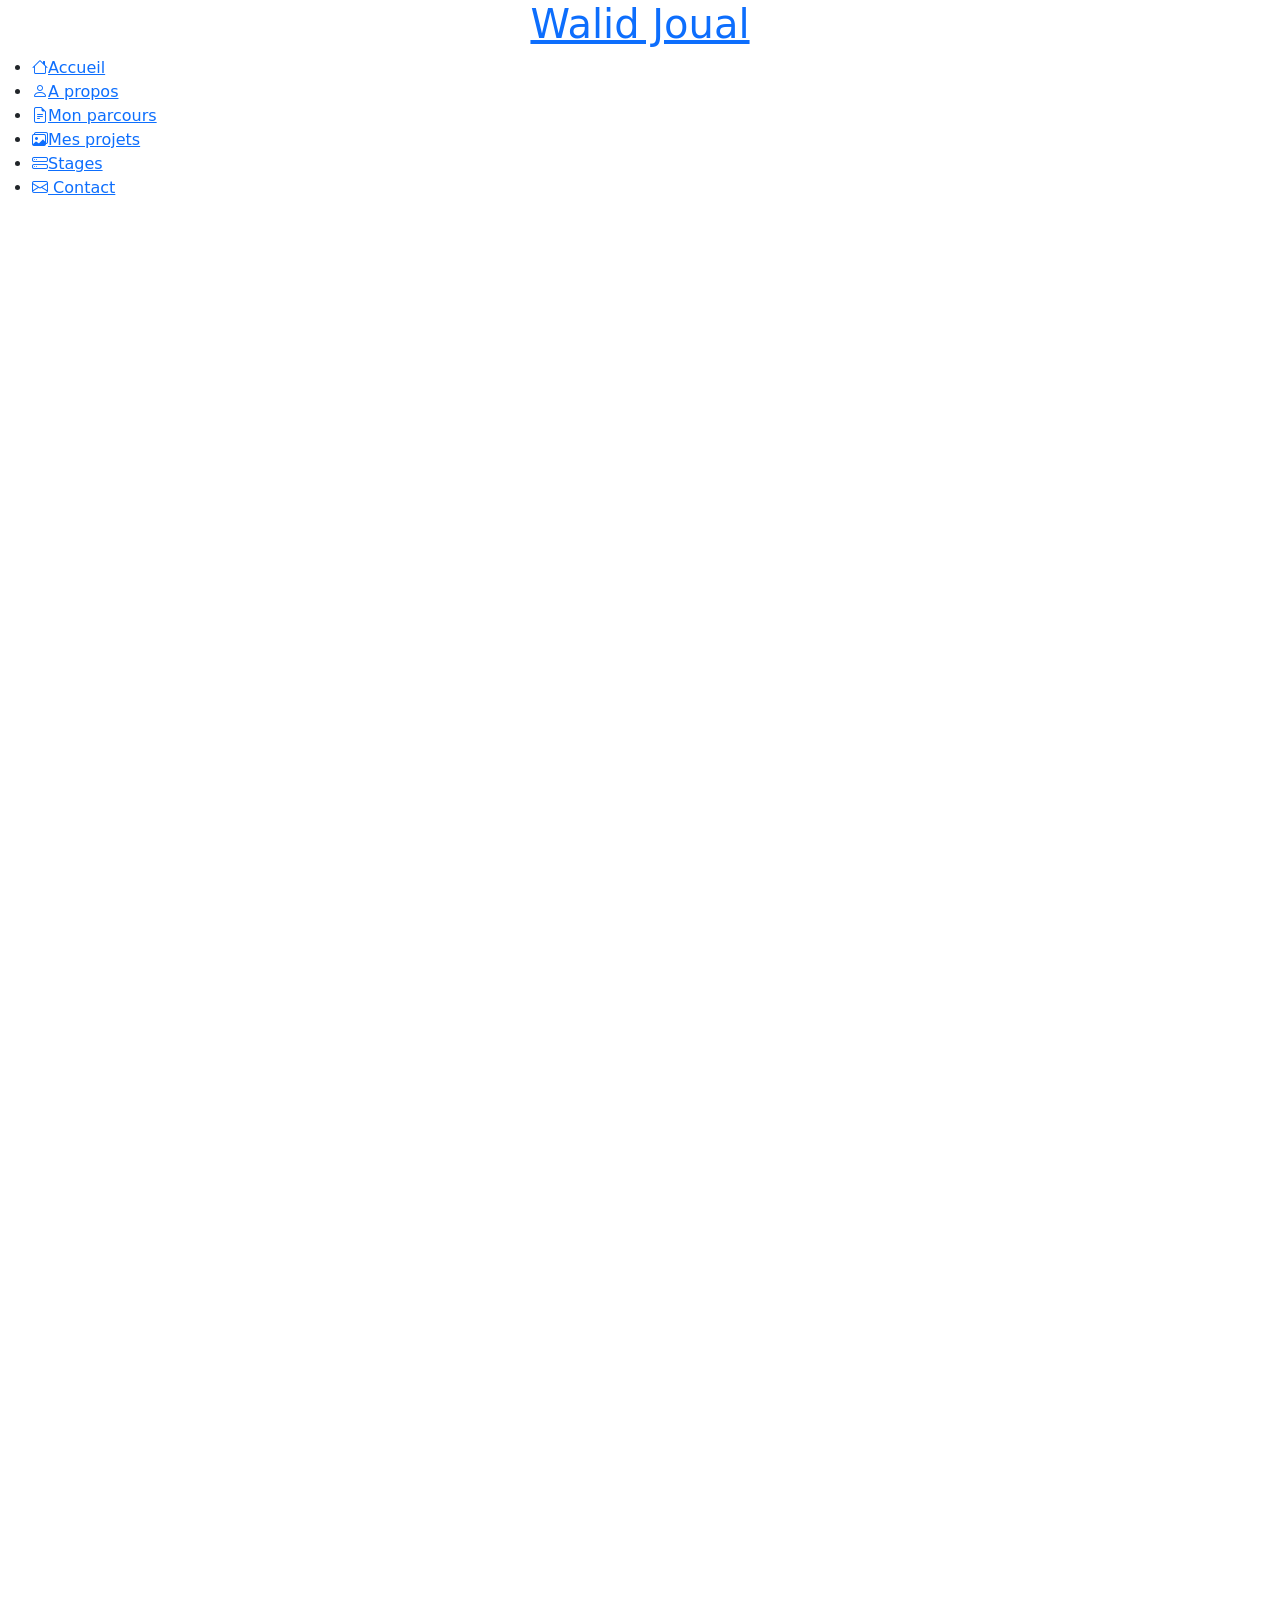
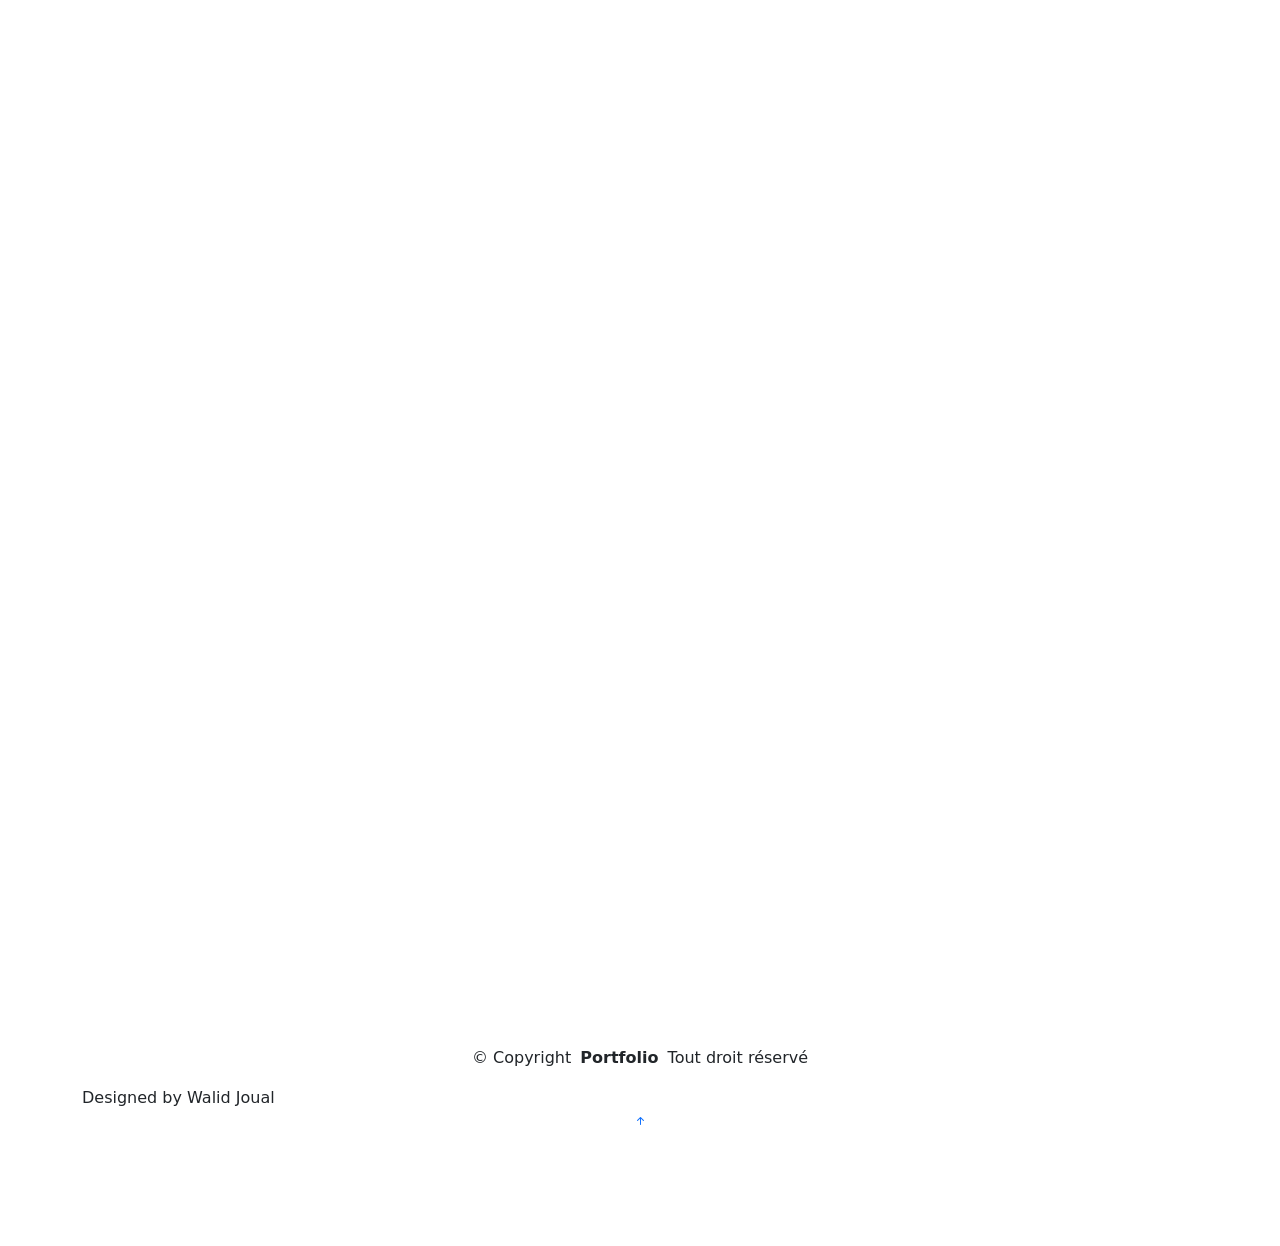
==== index.html @ f23e9037 "Update index.html" ====
<!DOCTYPE html>
<html lang="en">



<head>
  <meta charset="utf-8">
  <meta content="width=device-width, initial-scale=1.0" name="viewport">
  <title>Index - Portfolio</title>
  <meta content="" name="description">
  <meta content="" name="keywords">

  <!-- Favicons -->
  <link href="assets/img/favica.png" rel="icon">
  <link href="assets/img/favica.png" rel="apple-touch-icon">

  <!-- Fonts -->
  <link href="https://fonts.googleapis.com" rel="preconnect">
  <link href="https://fonts.gstatic.com" rel="preconnect" crossorigin>
  <link href="https://fonts.googleapis.com/css2?family=Roboto:ital,wght@0,100;0,300;0,400;0,500;0,700;0,900;1,100;1,300;1,400;1,500;1,700;1,900&family=Poppins:ital,wght@0,100;0,200;0,300;0,400;0,500;0,600;0,700;0,800;0,900;1,100;1,200;1,300;1,400;1,500;1,600;1,700;1,800;1,900&family=Raleway:ital,wght@0,100;0,200;0,300;0,400;0,500;0,600;0,700;0,800;0,900;1,100;1,200;1,300;1,400;1,500;1,600;1,700;1,800;1,900&display=swap" rel="stylesheet">

  <!-- Vendor CSS Files -->
  <link href="assets/vendor/bootstrap/css/bootstrap.min.css" rel="stylesheet">
  <link href="assets/vendor/bootstrap-icons/bootstrap-icons.css" rel="stylesheet">
  <link href="assets/vendor/aos/aos.css" rel="stylesheet">
  <link href="assets/vendor/glightbox/css/glightbox.min.css" rel="stylesheet">
  <link href="assets/vendor/swiper/swiper-bundle.min.css" rel="stylesheet">

  <!-- Main CSS File -->
  <link href="assets/css/main.css" rel="stylesheet">


</head>

<body class="index-page">

  <header id="header" class="header dark-background d-flex flex-column">
    <i class="header-toggle d-xl-none bi bi-list"></i>

    <a href="index.html" class="logo d-flex align-items-center justify-content-center">
      <!-- Uncomment the line below if you also wish to use an image logo -->
      <!-- <img src="assets/img/logo.png" alt=""> -->
      <h1 class="sitename">Walid Joual</h1>
    </a>

    <nav id="navmenu" class="navmenu">
      <ul>
        <li><a href="#hero" class="active"><i class="bi bi-house navicon"></i>Accueil</a></li>
        <li><a href="#about"><i class="bi bi-person navicon"></i>A propos</a></li>
        <li><a href="#resume"><i class="bi bi-file-earmark-text navicon"></i>Mon parcours</a></li>
        <li><a href="#portfolio"><i class="bi bi-images navicon"></i>Mes projets</a></li>
        <li><a href="#services"><i class="bi bi-hdd-stack navicon"></i>Stages</a></li>
        <li><a href="#contact"><i class="bi bi-envelope navicon"></i> Contact</a></li>
      </ul>
    </nav>

  </header>

  <main class="main">

    <!-- Hero Section -->
    <section id="hero" class="hero section dark-background">

      <img src="assets/img/Rese.jpg" alt="" data-aos="fade-in" class="">

      <div class="container" data-aos="fade-up" data-aos-delay="100">
        <h2>Walid Joual</h2>
        <p>Je suis <span class="typed" data-typed-items="étudiant en BTS SIO"></span><span class="typed-cursor typed-cursor--blink" aria-hidden="true"></span><span class="typed-cursor typed-cursor--blink" aria-hidden="true"></span></p>
      </div>

    </section><!-- /Hero Section -->

    <!-- About Section -->
    <section id="about" class="about section">

      <!-- Section Title -->
      <div class="container section-title" data-aos="fade-up">
        <h2>À propos</h2>
        <p>Je suis étudiant en BTS SIO (Services informatiques aux organisations) au Lycée Paul-Louis Courier.</p>
        <br><p> Diplômé d'un BAC général, j'ai décidé par la suite de m'orienter vers une filière juridique, qui ne m'a pas plu.</p>
        <br><p>C'est pourquoi je me suis réorienté, pour une filière en informatique guidée par ce que j'aime réellement.</p>
        <br><p></p>
      </div><!-- End Section Title -->

      <div class="container" data-aos="fade-up" data-aos-delay="100">

        <div class="row gy-4 justify-content-center">
          <div class="col-lg-4">
            <img src="" class="img-fluid" alt="">
          </div>
          <div class="container section-title" data-aos="fade-up">
            <h2>Le BTS SIO c'est quoi ?</h2>
            <h3>Le BTS SIO propose deux spécialités :</h3>
            <h4>SLAM &amp; SISR</h4>
            <p class="fst-italic py-3">
              Le BTS SIO (Services Informatiques aux Organisations) forme des professionnels capables de gérer des projets informatiques, de développer des solutions et d'assurer la maintenance des systèmes d’information.
              <br>Les deux options proposées sont SISR (Solutions d’Infrastructure, Systèmes et Réseaux) et SLAM (Solutions Logicielles et Applications Mobiles). Ce diplôme prépare à des métiers dans l'administration réseau, le développement logiciel et le support technique.

            </p>
            <div class="row">
              <div class="col-lg-6">
                <h4> L'option <b>SISR</b> </h4>
                <p style="text-align: justify; text-justify: inter-word;"> Les <b>débouchés</b> : </p>
                <ul><p style="text-align: justify; text-justify: inter-word;"> </p>
                  <li><i class="bi bi-chevron-right"></i> <span>Administrateur systèmes et réseaux</span></li>
                  <li><i class="bi bi-chevron-right"></i>  <span>Administrateur sécurité</span></li>
                  <li><i class="bi bi-chevron-right"></i>  <span>Technicien d’infrastructure</span></li>
                  <li><i class="bi bi-chevron-right"></i>  <span>Pilote d’exploitation</span></li>
                  <li><i class="bi bi-chevron-right"></i>  <span>Technicien réseau — télécoms</span></li>
                </ul>
              </div>
              <div class="col-lg-6">
                <h4> L'option <b>SLAM</b> </h4>
                <ul>
                  <li><i class="bi bi-chevron-right"></i> <span>Développeur d’applications informatiques</span></li>
                  <li><i class="bi bi-chevron-right"></i> <span>Chargé d’études informatiques</span></li>
                  <li><i class="bi bi-chevron-right"></i> <span>Responsable des services applicatifs</span></li>
                  <li><i class="bi bi-chevron-right"></i> <span>Programmeur d’applications</span></li>
                  <li><i class="bi bi-chevron-right"></i> <span>Technicien d’études informatiques</span></li>
                </ul>
              </div>
        </div>

      </div>

    </section><!-- /About -->

    <!-- Skills Section -->
    <section id="skills" class="skills section light-background">

      <!-- Section Title -->
      <div class="container section-title" data-aos="fade-up">
        <h2>Compétences</h2>
        <p>Voici mes compétences :</p>
      </div><!-- End Section Title -->

      <div class="container" data-aos="fade-up" data-aos-delay="100">

        <div class="row skills-content skills-animation">

          <div class="col-lg-6">

            <div class="progress">
              <span class="skill"><span>HTML</span> <i class="val">30%</i></span>
              <div class="progress-bar-wrap">
                <div class="progress-bar" role="progressbar" aria-valuenow="30" aria-valuemin="0" aria-valuemax="100"></div>
              </div>
            </div><!-- End Skills Item -->

            <div class="progress">
              <span class="skill"><span>Administration réseau</span> <i class="val">40%</i></span>
              <div class="progress-bar-wrap">
                <div class="progress-bar" role="progressbar" aria-valuenow="40" aria-valuemin="0" aria-valuemax="100"></div>
              </div>
            </div><!-- End Skills Item -->

            <div class="progress">
              <span class="skill"><span>Maquettage architecture réseau</span> <i class="val">40%</i></span>
              <div class="progress-bar-wrap">
                <div class="progress-bar" role="progressbar" aria-valuenow="40" aria-valuemin="0" aria-valuemax="100"></div>
              </div>
            </div><!-- End Skills Item -->

          </div>

          <div class="col-lg-6">

            <div class="progress">
              <span class="skill"><span>SGBD</span> <i class="val">30%</i></span>
              <div class="progress-bar-wrap">
                <div class="progress-bar" role="progressbar" aria-valuenow="30" aria-valuemin="0" aria-valuemax="100"></div>
              </div>
            </div><!-- End Skills Item -->

            <div class="progress">
              <span class="skill"><span>Virtualisation</span> <i class="val">45%</i></span>
              <div class="progress-bar-wrap">
                <div class="progress-bar" role="progressbar" aria-valuenow="45" aria-valuemin="0" aria-valuemax="100"></div>
              </div>
            </div><!-- End Skills Item -->

            <div class="progress">
              <span class="skill"><span>Systèmes d'exploitation</span> <i class="val">70%</i></span>
              <div class="progress-bar-wrap">
                <div class="progress-bar" role="progressbar" aria-valuenow="70" aria-valuemin="0" aria-valuemax="100"></div>
              </div>
            </div><!-- End Skills Item -->

          </div>

        </div>

      </div>

    </section><!-- /Skills Section -->

    <!-- Resume Section -->
    <section id="resume" class="resume section">

      <!-- Section Title -->
      <div class="container section-title" data-aos="fade-up">
        <h2>Mon parcours</h2>

      </div><!-- End Section Title -->

      <div class="container">

        <div class="row">

          <div class="col-lg-6" data-aos="fade-up" data-aos-delay="100">
           
            <h3 class="resume-title">Scolaire</h3>
            <div class="resume-item">
              <h4>BTS SIO</h4>
              <h5>2025 - 2026</h5>
              <p><em>Lycée Paul-Louis Courier</em></p>
              <p>Désormais en filière informatique je me suis spécialisé en réseaux</p>
            </div><!-- Edn Resume Item -->

            <div class="resume-item">
              <h4>Licence 1 Droit</h4>
              <h5>2023 - 2024</h5>
              <p><em>Université DESS Tours</em></p>
              <p>Premiere année de droit où j'ai appris les grandes lignes du Droit Civil et Constitutionnel</p>
            </div><!-- Edn Resume Item -->

            <div class="resume-item">
                <h4>Baccalauréat général</h4>
                <h5>2022 - 2023</h5>
                <p><em>Lycée Fulbert</em></p>
                <p>J'ai suivi un parcours général avec une spécialisation équivalente à un bac ES dans le but de continuer sur une filière juridique</p>
            </div>

          </div>

          <div class="col-lg-6" data-aos="fade-up" data-aos-delay="200">
            <h3 class="resume-title">Professional Experience</h3>
            <div class="resume-item">
              <h4>Senior graphic design specialist</h4>
              <h5>2019 - Present</h5>
              <p><em>Experion, New York, NY </em></p>
              <ul>
                <li>Lead in the design, development, and implementation of the graphic, layout, and production communication materials</li>
                <li>Delegate tasks to the 7 members of the design team and provide counsel on all aspects of the project. </li>
                <li>Supervise the assessment of all graphic materials in order to ensure quality and accuracy of the design</li>
                <li>Oversee the efficient use of production project budgets ranging from $2,000 - $25,000</li>
              </ul>
            </div><!-- Edn Resume Item -->

          </div>

        </div>

      </div>

    </section><!-- /Resume Section -->

    <!-- Portfolio Section -->
    <section id="portfolio" class="portfolio section light-background">

      <!-- Section Title -->
      <div class="container section-title" data-aos="fade-up">
        <h2>Projets</h2>
        <p>Ce que j'ai réalisée pendant mes 2 ans : </p>
      </div><!-- End Section Title -->

          <div class="row gy-4 isotope-container" data-aos="fade-up" data-aos-delay="200">

            <div class="col-lg-4 col-md-6 portfolio-item isotope-item filter-app">
              <div class="portfolio-content h-100">
                <img src="assets/img/portfolio/millesansfond.png" class="img-fluid" alt="Mille-Nuit-Annee-1">
                <div class="portfolio-info">
                  <h4>Mille-Nuits</h4>
                  <p>Projet : Mise en place d'une infrastructure pour la société mille-nuits</p>
                  <a href="assets/img/portfolio/millesansfond.png" title="Documentation sur le projet Mille Nuits de premiere année de BTS" data-gallery="portfolio-gallery-app" class="glightbox preview-link"><i class="bi bi-zoom-in"></i></a>
                  <a href="https://walid163.github.io/Projet-de-professionnalisation/aproposMilleNuits/" title="More Details" class="details-link"><i class="bi bi-link-45deg"></i></a>
                </div>
              </div>
            </div><!-- End Portfolio Item -->

            <div class="col-lg-4 col-md-6 portfolio-item isotope-item filter-product">
              <div class="portfolio-content h-100">
                <img src="assets/img/portfolio/CUB.png" class="img-fluid" alt="CUB">
                <div class="portfolio-info">
                  <h4>CUB</h4>
                  <p>Projet : Mise en place d'une infrastructure pour la société CUB</p>
                  <a href="assets/img/portfolio/CUB.png" title="Documentation sur le CUB de 2ème Année de BTS" data-gallery="portfolio-gallery-product" class="glightbox preview-link"><i class="bi bi-zoom-in"></i></a>
                  <a href="https://walid163.github.io/Projet-de-professionnalisation/aproposCUB/" title="More Details" class="details-link"><i class="bi bi-link-45deg"></i></a>
                </div>
              </div>
            </div><!-- End Portfolio Item -->

                <div class="row gy-4 isotope-container" data-aos="fade-up" data-aos-delay="200">

            <div class="col-lg-4 col-md-6 portfolio-item isotope-item filter-app">
              <div class="portfolio-content h-100">
                <img src="assets/img/portfolio/Ecocert2.png" class="img-fluid" alt="Ecocert">
                <div class="portfolio-info">
                  <h4>Ecocert</h4>
                  <p>Projet : Mise en place d'une infrastructure pour la société Ecocert</p>
                  <a href="assets/img/portfolio/Ecocert.jpg" title="Documentation sur le projet Ecocert de 2ème Année de BTS" data-gallery="portfolio-gallery-app" class="glightbox preview-link"><i class="bi bi-zoom-in"></i></a>
                  <a href="https://walid163.github.io/Projet-de-professionnalisation/" title="More Details" class="details-link"><i class="bi bi-link-45deg"></i></a>
                </div>
              </div>
            </div><!-- End Portfolio Item -->
              </div>
            </div><!-- End Portfolio Item -->

          </div><!-- End Portfolio Container -->

        </div>

      </div>

    </section><!-- /Portfolio Section -->

    <!-- Services Section -->
    <section id="services" class="services section">

      <!-- Section Title -->
      <div class="container section-title" data-aos="fade-up">
        <h2>stages</h2>
        <p>Mes stages (a modifier)</p>
      </div><!-- End Section Title -->

      <div class="container">

        <div class="row gy-4">

          <div class="col-lg-4 col-md-6 service-item d-flex" data-aos="fade-up" data-aos-delay="100">
            <div class="icon flex-shrink-0"><i class="bi bi-briefcase"></i></div>
            <div>
              <h4 class="title"><a href="service-details.html" class="stretched-link">Lorem Ipsum</a></h4>
              <p class="description">Voluptatum deleniti atque corrupti quos dolores et quas molestias excepturi sint occaecati cupiditate non provident</p>
            </div>
          </div>
          <!-- End Service Item -->

          <div class="col-lg-4 col-md-6 service-item d-flex" data-aos="fade-up" data-aos-delay="200">
            <div class="icon flex-shrink-0"><i class="bi bi-card-checklist"></i></div>
            <div>
              <h4 class="title"><a href="service-details.html" class="stretched-link">Dolor Sitema</a></h4>
              <p class="description">Minim veniam, quis nostrud exercitation ullamco laboris nisi ut aliquip ex ea commodo consequat tarad limino ata</p>
            </div>
          </div><!-- End Service Item -->

          <div class="col-lg-4 col-md-6 service-item d-flex" data-aos="fade-up" data-aos-delay="300">
            <div class="icon flex-shrink-0"><i class="bi bi-bar-chart"></i></div>
            <div>
              <h4 class="title"><a href="service-details.html" class="stretched-link">Sed ut perspiciatis</a></h4>
              <p class="description">Duis aute irure dolor in reprehenderit in voluptate velit esse cillum dolore eu fugiat nulla pariatur</p>
            </div>
          </div><!-- End Service Item -->

          <div class="col-lg-4 col-md-6 service-item d-flex" data-aos="fade-up" data-aos-delay="400">
            <div class="icon flex-shrink-0"><i class="bi bi-binoculars"></i></div>
            <div>
              <h4 class="title"><a href="service-details.html" class="stretched-link">Magni Dolores</a></h4>
              <p class="description">Excepteur sint occaecat cupidatat non proident, sunt in culpa qui officia deserunt mollit anim id est laborum</p>
            </div>
          </div><!-- End Service Item -->

          <div class="col-lg-4 col-md-6 service-item d-flex" data-aos="fade-up" data-aos-delay="500">
            <div class="icon flex-shrink-0"><i class="bi bi-brightness-high"></i></div>
            <div>
              <h4 class="title"><a href="service-details.html" class="stretched-link">Nemo Enim</a></h4>
              <p class="description">At vero eos et accusamus et iusto odio dignissimos ducimus qui blanditiis praesentium voluptatum deleniti atque</p>
            </div>
          </div><!-- End Service Item -->

          <div class="col-lg-4 col-md-6 service-item d-flex" data-aos="fade-up" data-aos-delay="600">
            <div class="icon flex-shrink-0"><i class="bi bi-calendar4-week"></i></div>
            <div>
              <h4 class="title"><a href="service-details.html" class="stretched-link">Eiusmod Tempor</a></h4>
              <p class="description">Et harum quidem rerum facilis est et expedita distinctio. Nam libero tempore, cum soluta nobis est eligendi</p>
            </div>
          </div><!-- End Service Item -->

        </div>

      </div>

    </section><!-- /Services Section -->

    <!-- Testimonials Section -->
    <section id="testimonials" class="testimonials section light-background">

      <!-- Section Title -->
      <div class="container section-title" data-aos="fade-up">
        <h2>Certifications</h2>
        <p>Mes certifications</p>
      </div><!-- End Section Title -->

      <div class="container" data-aos="fade-up" data-aos-delay="100">

        <div class="swiper init-swiper">
          <script type="application/json" class="swiper-config">
            {
              "loop": true,
              "speed": 600,
              "autoplay": {
                "delay": 5000
              },
              "slidesPerView": "auto",
              "pagination": {
                "el": ".swiper-pagination",
                "type": "bullets",
                "clickable": true
              },
              "breakpoints": {
                "320": {
                  "slidesPerView": 1,
                  "spaceBetween": 40
                },
                "1200": {
                  "slidesPerView": 3,
                  "spaceBetween": 1
                }
              }
            }
          </script>
          <div class="swiper-wrapper">

            <div class="swiper-slide">
              <div class="testimonial-item">
                <p>
                  <i class="quote"></i>
                  <span>Agence nationale de la sécurité des systèmes d'information</span>
                  <i class="quote"></i>
                </p>
                <img src="assets/img/testimonials/anssi.png" class="testimonial-img" alt="">
                <h3>ANSSI</h3>
              </div>
            </div><!-- End testimonial item -->

            <div class="swiper-slide">
              <div class="testimonial-item">
                <p>
                  <i class="quote"></i>
                  <span>Projet voltaire</span>
                  <i class="quote"></i>
                </p>
                <img src="assets/img/testimonials/voltaire.png" class="testimonial-img" alt="">
                <h3>Voltaire</h3>
              </div>
            </div><!-- End testimonial item -->

            <div class="swiper-slide">
              <div class="testimonial-item">
                <p>
                  <i class="quote"></i>
                  <span>EBIOS RISK MANAGER</span>
                  <i class="quote"></i>
                </p>
                <img src="assets/img/testimonials/EBIOS" class="testimonial-img" alt="">
                <h3>EBIOS ANSSI</h3>
              </div>
            </div><!-- End testimonial item -->

            <div class="swiper-slide">
              <div class="testimonial-item">
                <p>
                  <i class="quote"></i>
                  <span>Certif</span>
                  <i class="quote"></i>
                </p>
                <img src="assets/img/testimonials/" class="testimonial-img" alt="">
                <h3>Certif </h3>
              </div>
            </div><!-- End testimonial item -->

            <div class="swiper-slide">
              <div class="testimonial-item">
                <p>
                  <i class="quote"></i>
                  <span>Certif</span>
                  <i class="quote"></i>
                </p>
                <img src="assets/img/testimonials/" class="testimonial-img" alt="">
                <h3>Certif</h3>
              </div>
            </div><!-- End testimonial item -->

          </div>
          <div class="swiper-pagination"></div>
        </div>

      </div>

    </section><!-- /Testimonials Section -->

    <!-- Contact Section -->
    <section id="contact" class="contact section">

      <!-- Section Title -->
      <div class="container section-title" data-aos="fade-up">
        <h2>Contact</h2>
        <p>Pour me contacter</p>
      </div><!-- End Section Title -->

      <div class="container" data-aos="fade-up" data-aos-delay="100">

        <div class="row gy-4">

          <div class="col-lg-5">

            <div class="info-wrap">
              <div class="info-item d-flex" data-aos="fade-up" data-aos-delay="200">
                <i class="bi bi-geo-alt flex-shrink-0"></i>
                <div>
                  <h3>Adresse</h3>
                  <p>Tours, 37000</p>
                </div>
              </div><!-- End Info Item -->

              <div class="info-item d-flex" data-aos="fade-up" data-aos-delay="400">
                <i class="bi bi-envelope flex-shrink-0"></i>
                <div>
                  <h3>Mail</h3>
                  <p>walidjoual101@gmail.com</p>
                </div>
              </div><!-- End Info Item -->

            </div>
          </div>

          <div class="col-lg-7">
            <form action="forms/contact.php" method="post" class="php-email-form" data-aos="fade-up" data-aos-delay="200">
              <div class="row gy-4">

                <div class="col-md-6">
                  <label for="name-field" class="pb-2">Nom</label>
                  <input type="text" name="name" id="name-field" class="form-control" required="">
                </div>

                <div class="col-md-6">
                  <label for="email-field" class="pb-2">Mail</label>
                  <input type="email" class="form-control" name="email" id="email-field" required="">
                </div>

                <div class="col-md-12">
                  <label for="subject-field" class="pb-2">Objet</label>
                  <input type="text" class="form-control" name="subject" id="subject-field" required="">
                </div>

                <div class="col-md-12">
                  <label for="message-field" class="pb-2">Message</label>
                  <textarea class="form-control" name="message" rows="10" id="message-field" required=""></textarea>
                </div>

                <div class="col-md-12 text-center">
                  <div class="loading">Chargement</div>
                  <div class="error-message"></div>
                  <div class="sent-message">Message envoyé!</div>

                  <button type="submit">Envoyer</button>
                </div>

              </div>
            </form>
          </div><!-- End Contact Form -->

        </div>

      </div>

    </section><!-- /Contact Section -->

  </main>

  <footer id="footer" class="footer position-relative light-background">

    <div class="container">
      <div class="copyright text-center ">
        <p>© <span>Copyright</span> <strong class="px-1 sitename">Portfolio</strong> <span>Tout droit réservé</span></p>
      </div>
      <div class="credits">
        <!-- All the links in the footer should remain intact. -->
        <!-- You can delete the links only if you've purchased the pro version. -->
        <!-- Licensing information: https://bootstrapmade.com/license/ -->
        <!-- Purchase the pro version with working PHP/AJAX contact form: [buy-url] -->
        <a> Designed by Walid Joual </a>
      </div>
    </div>

  </footer>

  <!-- Scroll Top -->
  <a href="#" id="scroll-top" class="scroll-top d-flex align-items-center justify-content-center"><i class="bi bi-arrow-up-short"></i></a>

  <!-- Preloader -->
  <div id="preloader"></div>

  <!-- Vendor JS Files -->
  <script src="assets/vendor/bootstrap/js/bootstrap.bundle.min.js"></script>
  <script src="assets/vendor/php-email-form/validate.js"></script>
  <script src="assets/vendor/aos/aos.js"></script>
  <script src="assets/vendor/typed.js/typed.umd.js"></script>
  <script src="assets/vendor/purecounter/purecounter_vanilla.js"></script>
  <script src="assets/vendor/waypoints/noframework.waypoints.js"></script>
  <script src="assets/vendor/glightbox/js/glightbox.min.js"></script>
  <script src="assets/vendor/imagesloaded/imagesloaded.pkgd.min.js"></script>
  <script src="assets/vendor/isotope-layout/isotope.pkgd.min.js"></script>
  <script src="assets/vendor/swiper/swiper-bundle.min.js"></script>

  <!-- Main JS File -->
  <script src="assets/js/main.js"></script>

</body>

</html>
---- assets/css/main.css ----
/**
* Template Name: iPortfolio
* Template URL: https://bootstrapmade.com/iportfolio-bootstrap-portfolio-websites-template/
* Updated: Jun 29 2024 with Bootstrap v5.3.3
* Author: BootstrapMade.com
* License: https://bootstrapmade.com/license/
*/

/*--------------------------------------------------------------
# Font & Color Variables
# Help: https://bootstrapmade.com/color-system/
--------------------------------------------------------------*/
/* Fonts */
:root {
  --default-font: "Roboto",  system-ui, -apple-system, "Segoe UI", Roboto, "Helvetica Neue", Arial, "Noto Sans", "Liberation Sans", sans-serif, "Apple Color Emoji", "Segoe UI Emoji", "Segoe UI Symbol", "Noto Color Emoji";
  --heading-font: "Raleway",  sans-serif;
  --nav-font: "Poppins",  sans-serif;
}

/* Global Colors - The following color variables are used throughout the website. Updating them here will change the color scheme of the entire website */
:root { 
  --background-color: #ffffff; /* Background color for the entire website, including individual sections */
  --default-color: #272829; /* Default color used for the majority of the text content across the entire website */
  --heading-color: #050d18; /* Color for headings, subheadings and title throughout the website */
  --accent-color: #149ddd; /* Accent color that represents your brand on the website. It's used for buttons, links, and other elements that need to stand out */
  --surface-color: #ffffff; /* The surface color is used as a background of boxed elements within sections, such as cards, icon boxes, or other elements that require a visual separation from the global background. */
  --contrast-color: #ffffff; /* Contrast color for text, ensuring readability against backgrounds of accent, heading, or default colors. */
}

/* Nav Menu Colors - The following color variables are used specifically for the navigation menu. They are separate from the global colors to allow for more customization options */
:root {
  --nav-color: #a8a9b4;  /* The default color of the main navmenu links */
  --nav-hover-color: #ffffff; /* Applied to main navmenu links when they are hovered over or active */
  --nav-mobile-background-color: #040b14; /* Used as the background color for mobile navigation menu */
  --nav-dropdown-background-color: #040b14; /* Used as the background color for dropdown items that appear when hovering over primary navigation items */
  --nav-dropdown-color: #a8a9b4; /* Used for navigation links of the dropdown items in the navigation menu. */
  --nav-dropdown-hover-color: #ffffff; /* Similar to --nav-hover-color, this color is applied to dropdown navigation links when they are hovered over. */
}

/* Color Presets - These classes override global colors when applied to any section or element, providing reuse of the sam color scheme. */

.light-background {
  --background-color: #f4fafd;
  --surface-color: #ffffff;
}

.dark-background {
  --background-color: #040b14;
  --default-color: #ffffff;
  --heading-color: #ffffff;
  --surface-color: #151f2b;
  --contrast-color: #ffffff;
}

/* Smooth scroll */
:root {
  scroll-behavior: smooth;
}

/*--------------------------------------------------------------
# General Styling & Shared Classes
--------------------------------------------------------------*/
body {
  color: var(--default-color);
  background-color: var(--background-color);
  font-family: var(--default-font);
}

a {
  color: var(--accent-color);
  text-decoration: none;
  transition: 0.3s;
}

a:hover {
  color: color-mix(in srgb, var(--accent-color), transparent 25%);
  text-decoration: none;
}

h1,
h2,
h3,
h4,
h5,
h6 {
  color: var(--heading-color);
  font-family: var(--heading-font);
}

/* PHP Email Form Messages
------------------------------*/
.php-email-form .error-message {
  display: none;
  background: #df1529;
  color: #ffffff;
  text-align: left;
  padding: 15px;
  margin-bottom: 24px;
  font-weight: 600;
}

.php-email-form .sent-message {
  display: none;
  color: #ffffff;
  background: #059652;
  text-align: center;
  padding: 15px;
  margin-bottom: 24px;
  font-weight: 600;
}

.php-email-form .loading {
  display: none;
  background: var(--surface-color);
  text-align: center;
  padding: 15px;
  margin-bottom: 24px;
}

.php-email-form .loading:before {
  content: "";
  display: inline-block;
  border-radius: 50%;
  width: 24px;
  height: 24px;
  margin: 0 10px -6px 0;
  border: 3px solid var(--accent-color);
  border-top-color: var(--surface-color);
  animation: php-email-form-loading 1s linear infinite;
}

@keyframes php-email-form-loading {
  0% {
    transform: rotate(0deg);
  }

  100% {
    transform: rotate(360deg);
  }
}

/*--------------------------------------------------------------
# Global Header
--------------------------------------------------------------*/
.header {
  color: var(--default-color);
  background-color: var(--background-color);
  position: fixed;
  top: 0;
  left: 0;
  bottom: 0;
  padding: 0 15px;
  width: 300px;
  transition: all ease-in-out 0.3s;
  overflow-y: auto;
  z-index: 997;
  border-right: 1px solid color-mix(in srgb, var(--default-color), transparent 90%);
}

.header .profile-img img {
  margin: 15px auto;
  display: block;
  width: 120px;
  border: 8px solid color-mix(in srgb, var(--default-color), transparent 85%);
}

.header .logo {
  line-height: 1;
  margin-bottom: 15px;
}

.header .logo img {
  max-height: 32px;
  margin-right: 8px;
}

.header .logo h1 {
  font-size: 24px;
  margin: 0;
  font-weight: 700;
  color: var(--heading-color);
}

.header .social-links {
  margin: 0 0 20px 0;
}

.header .social-links a {
  font-size: 16px;
  display: inline-flex;
  align-items: center;
  justify-content: center;
  background: color-mix(in srgb, var(--default-color), transparent 90%);
  color: var(--default-color);
  margin: 0 2px;
  border-radius: 50%;
  text-align: center;
  width: 40px;
  height: 40px;
  transition: 0.3s;
}

.header .social-links a:hover {
  color: var(--contrast-color);
  background: var(--accent-color);
}

@media (min-width: 1200px) {

  .header~main,
  .header~#footer {
    margin-left: 300px;
  }
}

@media (max-width: 1199px) {
  .header {
    left: -100%;
  }
}

.header.header-show {
  left: 0;
}

.header .header-toggle {
  color: var(--contrast-color);
  background-color: var(--accent-color);
  font-size: 22px;
  display: flex;
  align-items: center;
  justify-content: center;
  width: 40px;
  height: 40px;
  border-radius: 50%;
  cursor: pointer;
  position: fixed;
  top: 15px;
  right: 15px;
  z-index: 9999;
  transition: background-color 0.3s;
}

.header .header-toggle:hover {
  color: var(--contrast-color);
  background-color: color-mix(in srgb, var(--accent-color) 90%, white 15%);
}

/*--------------------------------------------------------------
# Navigation Menu
--------------------------------------------------------------*/
.mobile-nav-toggle {
  display: none;
}

.navmenu {
  padding: 0;
  z-index: 9997;
}

.navmenu ul {
  list-style: none;
  padding: 0 0 20px 0;
  margin: 0;
}

.navmenu a,
.navmenu a:focus {
  color: var(--nav-color);
  padding: 15px 10px;
  font-family: var(--nav-font);
  font-size: 16px;
  font-weight: 400;
  display: flex;
  align-items: center;
  white-space: nowrap;
  transition: 0.3s;
  width: 100%;
}

.navmenu a .navicon,
.navmenu a:focus .navicon {
  font-size: 20px;
  margin-right: 10px;
}

.navmenu a .toggle-dropdown,
.navmenu a:focus .toggle-dropdown {
  font-size: 12px;
  line-height: 0;
  margin-left: auto;
  width: 30px;
  height: 30px;
  display: flex;
  align-items: center;
  justify-content: center;
  border-radius: 50%;
  transition: 0.3s;
  flex-shrink: 0;
  background-color: color-mix(in srgb, var(--accent-color), transparent 90%);
}

.navmenu a .toggle-dropdown:hover,
.navmenu a:focus .toggle-dropdown:hover {
  background-color: var(--accent-color);
  color: var(--contrast-color);
}

.navmenu a:hover,
.navmenu .active,
.navmenu .active:focus {
  color: var(--nav-hover-color);
}

.navmenu a:hover .navicon,
.navmenu .active .navicon,
.navmenu .active:focus .navicon {
  color: var(--accent-color);
}

.navmenu .active .toggle-dropdown,
.navmenu .active:focus .toggle-dropdown {
  background-color: var(--accent-color);
  color: var(--contrast-color);
  transform: rotate(180deg);
}

.navmenu .dropdown {
  display: block;
}

.navmenu .dropdown a,
.navmenu .dropdown a:focus {
  color: --nav-dropdown-color;
}

.navmenu .dropdown a:hover,
.navmenu .dropdown .active,
.navmenu .dropdown .active:focus {
  color: var(--nav-dropdown-hover-color);
}

.navmenu .dropdown ul {
  position: static;
  display: none;
  z-index: 99;
  padding: 5px 10px;
  margin: 5px 10px;
  background-color: var(--nav-dropdown-background-color);
  border: 1px solid color-mix(in srgb, var(--default-color), transparent 90%);
  box-shadow: none;
  transition: all 0.5s ease-in-out;
}

.navmenu .dropdown ul ul {
  background-color: rgba(33, 37, 41, 0.1);
}

.navmenu .dropdown>.dropdown-active {
  display: block;
  background-color: rgba(33, 37, 41, 0.03);
}

/*--------------------------------------------------------------
# Global Footer
--------------------------------------------------------------*/
.footer {
  color: var(--default-color);
  background-color: var(--background-color);
  font-size: 14px;
  padding: 40px 0;
  position: relative;
  border-top: 1px solid color-mix(in srgb, var(--default-color), transparent 90%);
}

.footer .copyright p {
  margin-bottom: 0;
}

.footer .credits {
  margin-top: 4px;
  font-size: 13px;
  text-align: center;
}

/*--------------------------------------------------------------
# Preloader
--------------------------------------------------------------*/
#preloader {
  position: fixed;
  inset: 0;
  z-index: 999999;
  overflow: hidden;
  background: var(--background-color);
  transition: all 0.6s ease-out;
}

#preloader:before {
  content: "";
  position: fixed;
  top: calc(50% - 30px);
  left: calc(50% - 30px);
  border: 6px solid #ffffff;
  border-color: var(--accent-color) transparent var(--accent-color) transparent;
  border-radius: 50%;
  width: 60px;
  height: 60px;
  animation: animate-preloader 1.5s linear infinite;
}

@keyframes animate-preloader {
  0% {
    transform: rotate(0deg);
  }

  100% {
    transform: rotate(360deg);
  }
}

/*--------------------------------------------------------------
# Scroll Top Button
--------------------------------------------------------------*/
.scroll-top {
  position: fixed;
  visibility: hidden;
  opacity: 0;
  right: 15px;
  bottom: -15px;
  z-index: 99999;
  background-color: var(--accent-color);
  width: 44px;
  height: 44px;
  border-radius: 50px;
  transition: all 0.4s;
}

.scroll-top i {
  font-size: 24px;
  color: var(--contrast-color);
  line-height: 0;
}

.scroll-top:hover {
  background-color: color-mix(in srgb, var(--accent-color), transparent 20%);
  color: var(--contrast-color);
}

.scroll-top.active {
  visibility: visible;
  opacity: 1;
  bottom: 15px;
}

/*--------------------------------------------------------------
# Disable aos animation delay on mobile devices
--------------------------------------------------------------*/
@media screen and (max-width: 768px) {
  [data-aos-delay] {
    transition-delay: 0 !important;
  }
}

/*--------------------------------------------------------------
# Global Page Titles & Breadcrumbs
--------------------------------------------------------------*/
.page-title {
  color: var(--default-color);
  background-color: var(--background-color);
  padding: 25px 0;
  position: relative;
}

.page-title h1 {
  font-size: 24px;
  font-weight: 700;
}

.page-title .breadcrumbs ol {
  display: flex;
  flex-wrap: wrap;
  list-style: none;
  padding: 0;
  margin: 0;
  font-size: 14px;
  font-weight: 400;
}

.page-title .breadcrumbs ol li+li {
  padding-left: 10px;
}

.page-title .breadcrumbs ol li+li::before {
  content: "/";
  display: inline-block;
  padding-right: 10px;
  color: color-mix(in srgb, var(--default-color), transparent 70%);
}

/*--------------------------------------------------------------
# Global Sections
--------------------------------------------------------------*/
section,
.section {
  color: var(--default-color);
  background-color: var(--background-color);
  padding: 60px 0;
  overflow: clip;
}

/*--------------------------------------------------------------
# Global Section Titles
--------------------------------------------------------------*/
.section-title {
  padding-bottom: 60px;
  position: relative;
}

.section-title h2 {
  font-size: 32px;
  font-weight: 700;
  margin-bottom: 20px;
  padding-bottom: 20px;
  position: relative;
}

.section-title h2:after {
  content: "";
  position: absolute;
  display: block;
  width: 50px;
  height: 3px;
  background: var(--accent-color);
  left: 0;
  bottom: 0;
}

.section-title p {
  margin-bottom: 0;
}

/*--------------------------------------------------------------
# Hero Section
--------------------------------------------------------------*/
.hero {
  width: 100%;
  min-height: 100vh;
  position: relative;
  padding: 80px 0;
  display: flex;
  align-items: center;
  justify-content: center;
}

.hero img {
  position: absolute;
  inset: 0;
  display: block;
  width: 100%;
  height: 100%;
  object-fit: cover;
  z-index: 1;
}

.hero:before {
  content: "";
  background: color-mix(in srgb, var(--background-color), transparent 70%);
  position: absolute;
  inset: 0;
  z-index: 2;
}

.hero .container {
  position: relative;
  z-index: 3;
}

.hero h2 {
  margin: 0;
  font-size: 64px;
  font-weight: 700;
}

.hero p {
  margin: 5px 0 0 0;
  font-size: 26px;
}

.hero p span {
  letter-spacing: 1px;
  border-bottom: 2px solid var(--accent-color);
}

.hero .social-links {
  margin-top: 25px;
}

.hero .social-links a {
  font-size: 24px;
  display: inline-block;
  color: color-mix(in srgb, var(--default-color), transparent 50%);
  line-height: 1;
  margin-right: 20px;
  transition: 0.3s;
}

.hero .social-links a:hover {
  color: var(--accent-color);
}

@media (max-width: 768px) {
  .hero h2 {
    font-size: 32px;
  }

  .hero p {
    font-size: 20px;
  }
}

/*--------------------------------------------------------------
# About Section
--------------------------------------------------------------*/
.about .content h2 {
  font-weight: 700;
  font-size: 24px;
}

.about .content ul {
  list-style: none;
  padding: 0;
}

.about .content ul li {
  margin-bottom: 20px;
  display: flex;
  align-items: center;
}

.about .content ul strong {
  margin-right: 10px;
}

.about .content ul i {
  font-size: 16px;
  margin-right: 5px;
  color: var(--accent-color);
  line-height: 0;
}

/*--------------------------------------------------------------
# Stats Section
--------------------------------------------------------------*/
.stats .stats-item {
  padding: 30px;
  width: 100%;
}

.stats .stats-item i {
  color: var(--accent-color);
  display: block;
  font-size: 44px;
  float: left;
  line-height: 0;
}

.stats .stats-item .purecounter {
  color: var(--heading-color);
  font-size: 48px;
  line-height: 40px;
  display: block;
  font-weight: 700;
  margin-left: 60px;
}

.stats .stats-item p {
  color: color-mix(in srgb, var(--default-color), transparent 40%);
  padding: 15px 0 0 0;
  margin: 0 0 0 60px;
  font-family: var(--heading-font);
  font-size: 14px;
}

/*--------------------------------------------------------------
# Skills Section
--------------------------------------------------------------*/
.skills .progress {
  height: 60px;
  display: block;
  background: none;
  border-radius: 0;
}

.skills .progress .skill {
  color: var(--heading-color);
  padding: 0;
  margin: 0 0 6px 0;
  text-transform: uppercase;
  display: block;
  font-weight: 600;
  font-family: var(--heading-font);
}

.skills .progress .skill .val {
  float: right;
  font-style: normal;
}

.skills .progress-bar-wrap {
  background: color-mix(in srgb, var(--default-color), transparent 90%);
  height: 10px;
}

.skills .progress-bar {
  width: 1px;
  height: 10px;
  transition: 0.9s;
  background-color: var(--accent-color);
}

/*--------------------------------------------------------------
# Resume Section
--------------------------------------------------------------*/
.resume .resume-title {
  color: var(--heading-color);
  font-size: 26px;
  font-weight: 700;
  margin-top: 20px;
  margin-bottom: 20px;
}

.resume .resume-item {
  padding: 0 0 20px 20px;
  margin-top: -2px;
  border-left: 2px solid var(--accent-color);
  position: relative;
}

.resume .resume-item h4 {
  line-height: 18px;
  font-size: 18px;
  font-weight: 600;
  text-transform: uppercase;
  color: color-mix(in srgb, var(--default-color), transparent 20%);
  margin-bottom: 10px;
}

.resume .resume-item h5 {
  font-size: 16px;
  padding: 5px 15px;
  display: inline-block;
  font-weight: 600;
  margin-bottom: 10px;
}

.resume .resume-item ul {
  padding-left: 20px;
}

.resume .resume-item ul li {
  padding-bottom: 10px;
}

.resume .resume-item:last-child {
  padding-bottom: 0;
}

.resume .resume-item::before {
  content: "";
  position: absolute;
  width: 16px;
  height: 16px;
  border-radius: 50px;
  left: -9px;
  top: 0;
  background: var(--background-color);
  border: 2px solid var(--accent-color);
}

/*--------------------------------------------------------------
# Portfolio Section
--------------------------------------------------------------*/
.portfolio .portfolio-filters {
  padding: 0;
  margin: 0 auto 20px auto;
  list-style: none;
  text-align: center;
}

.portfolio .portfolio-filters li {
  cursor: pointer;
  display: inline-block;
  padding: 0;
  font-size: 14px;
  font-weight: 400;
  margin: 0 10px;
  line-height: 1;
  text-transform: uppercase;
  margin-bottom: 10px;
  transition: all 0.3s ease-in-out;
}

.portfolio .portfolio-filters li:hover,
.portfolio .portfolio-filters li.filter-active {
  color: var(--accent-color);
}

.portfolio .portfolio-filters li:first-child {
  margin-left: 0;
}

.portfolio .portfolio-filters li:last-child {
  margin-right: 0;
}

@media (max-width: 575px) {
  .portfolio .portfolio-filters li {
    font-size: 14px;
    margin: 0 5px;
  }
}

.portfolio .portfolio-content {
  position: relative;
  overflow: hidden;
}

.portfolio .portfolio-content img {
  transition: 0.3s;
}

.portfolio .portfolio-content .portfolio-info {
  opacity: 0;
  position: absolute;
  inset: 0;
  z-index: 3;
  transition: all ease-in-out 0.3s;
  background: rgba(0, 0, 0, 0.6);
  padding: 15px;
}

.portfolio .portfolio-content .portfolio-info h4 {
  font-size: 14px;
  padding: 5px 10px;
  font-weight: 400;
  color: #ffffff;
  display: inline-block;
  background-color: var(--accent-color);
}

.portfolio .portfolio-content .portfolio-info p {
  position: absolute;
  bottom: 10px;
  text-align: center;
  display: inline-block;
  left: 0;
  right: 0;
  font-size: 16px;
  font-weight: 600;
  color: rgba(255, 255, 255, 0.8);
}

.portfolio .portfolio-content .portfolio-info .preview-link,
.portfolio .portfolio-content .portfolio-info .details-link {
  position: absolute;
  left: calc(50% - 40px);
  font-size: 26px;
  top: calc(50% - 14px);
  color: #fff;
  transition: 0.3s;
  line-height: 1.2;
}

.portfolio .portfolio-content .portfolio-info .preview-link:hover,
.portfolio .portfolio-content .portfolio-info .details-link:hover {
  color: var(--accent-color);
}

.portfolio .portfolio-content .portfolio-info .details-link {
  left: 50%;
  font-size: 34px;
  line-height: 0;
}

.portfolio .portfolio-content:hover .portfolio-info {
  opacity: 1;
}

.portfolio .portfolio-content:hover img {
  transform: scale(1.1);
}

/*--------------------------------------------------------------
# Services Section
--------------------------------------------------------------*/
.services .service-item {
  position: relative;
}

.services .service-item .icon {
  background: var(--accent-color);
  display: flex;
  align-items: center;
  justify-content: center;
  width: 54px;
  height: 54px;
  border-radius: 50%;
  transition: 0.5s;
  border: 1px solid var(--accent-color);
  margin-right: 20px;
}

.services .service-item .icon i {
  color: var(--contrast-color);
  font-size: 24px;
  line-height: 0;
}

.services .service-item:hover .icon {
  background: var(--surface-color);
}

.services .service-item:hover .icon i {
  color: var(--accent-color);
}

.services .service-item .title {
  font-weight: 700;
  margin-bottom: 15px;
  font-size: 18px;
}

.services .service-item .title a {
  color: var(--heading-color);
}

.services .service-item .title a:hover {
  color: var(--accent-color);
}

.services .service-item .description {
  line-height: 24px;
  font-size: 14px;
}

/*--------------------------------------------------------------
# Testimonials Section
--------------------------------------------------------------*/
.testimonials .testimonials-carousel,
.testimonials .testimonials-slider {
  overflow: hidden;
}

.testimonials .testimonial-item {
  box-sizing: content-box;
  text-align: center;
  min-height: 320px;
}

.testimonials .testimonial-item .testimonial-img {
  width: 90px;
  border-radius: 50%;
  margin: 0 auto;
}

.testimonials .testimonial-item h3 {
  font-size: 18px;
  font-weight: bold;
  margin: 10px 0 5px 0;
}

.testimonials .testimonial-item h4 {
  font-size: 14px;
  color: color-mix(in srgb, var(--default-color), transparent 20%);
  margin: 0;
}

.testimonials .testimonial-item .quote-icon-left,
.testimonials .testimonial-item .quote-icon-right {
  color: color-mix(in srgb, var(--accent-color), transparent 40%);
  font-size: 26px;
  line-height: 0;
}

.testimonials .testimonial-item .quote-icon-left {
  display: inline-block;
  left: -5px;
  position: relative;
}

.testimonials .testimonial-item .quote-icon-right {
  display: inline-block;
  right: -5px;
  position: relative;
  top: 10px;
  transform: scale(-1, -1);
}

.testimonials .testimonial-item p {
  font-style: italic;
  margin: 0 15px 15px 15px;
  padding: 20px;
  background-color: var(--surface-color);
  position: relative;
  margin-bottom: 35px;
  border-radius: 6px;
  box-shadow: 0px 2px 15px rgba(0, 0, 0, 0.1);
}

.testimonials .testimonial-item p::after {
  content: "";
  width: 0;
  height: 0;
  border-top: 20px solid var(--surface-color);
  border-right: 20px solid transparent;
  border-left: 20px solid transparent;
  position: absolute;
  bottom: -20px;
  left: calc(50% - 20px);
}

.testimonials .swiper-wrapper {
  height: auto;
}

.testimonials .swiper-pagination {
  margin-top: 40px;
  position: relative;
}

.testimonials .swiper-pagination .swiper-pagination-bullet {
  width: 12px;
  height: 12px;
  background-color: var(--background-color);
  opacity: 1;
  border: 1px solid var(--accent-color);
}

.testimonials .swiper-pagination .swiper-pagination-bullet-active {
  background-color: var(--accent-color);
}

/*--------------------------------------------------------------
# Contact Section
--------------------------------------------------------------*/
.contact .info-wrap {
  background-color: var(--surface-color);
  box-shadow: 0px 0px 20px rgba(0, 0, 0, 0.1);
  padding: 30px;
}

@media (max-width: 575px) {
  .contact .info-wrap {
    padding: 20px;
  }
}

.contact .info-item {
  margin-bottom: 40px;
}

.contact .info-item i {
  font-size: 20px;
  color: var(--accent-color);
  background: color-mix(in srgb, var(--accent-color), transparent 92%);
  width: 44px;
  height: 44px;
  display: flex;
  justify-content: center;
  align-items: center;
  border-radius: 50px;
  transition: all 0.3s ease-in-out;
  margin-right: 15px;
}

.contact .info-item h3 {
  padding: 0;
  font-size: 18px;
  font-weight: 700;
  margin-bottom: 5px;
}

.contact .info-item p {
  padding: 0;
  margin-bottom: 0;
  font-size: 14px;
}

.contact .info-item:hover i {
  background: var(--accent-color);
  color: var(--contrast-color);
}

.contact .php-email-form {
  background-color: var(--surface-color);
  height: 100%;
  padding: 30px;
  box-shadow: 0px 0px 20px rgba(0, 0, 0, 0.1);
}

@media (max-width: 575px) {
  .contact .php-email-form {
    padding: 20px;
  }
}

.contact .php-email-form input[type=text],
.contact .php-email-form input[type=email],
.contact .php-email-form textarea {
  font-size: 14px;
  padding: 10px 15px;
  box-shadow: none;
  border-radius: 0;
  color: var(--default-color);
  background-color: var(--surface-color);
  border-color: color-mix(in srgb, var(--default-color), transparent 80%);
}

.contact .php-email-form input[type=text]:focus,
.contact .php-email-form input[type=email]:focus,
.contact .php-email-form textarea:focus {
  border-color: var(--accent-color);
}

.contact .php-email-form input[type=text]::placeholder,
.contact .php-email-form input[type=email]::placeholder,
.contact .php-email-form textarea::placeholder {
  color: color-mix(in srgb, var(--default-color), transparent 70%);
}

.contact .php-email-form button[type=submit] {
  color: var(--contrast-color);
  background: var(--accent-color);
  border: 0;
  padding: 10px 30px;
  transition: 0.4s;
  border-radius: 50px;
}

.contact .php-email-form button[type=submit]:hover {
  background: color-mix(in srgb, var(--accent-color), transparent 25%);
}

/*--------------------------------------------------------------
# Portfolio Details Section
--------------------------------------------------------------*/
.portfolio-details .portfolio-details-slider img {
  width: 100%;
}

.portfolio-details .portfolio-details-slider .swiper-pagination {
  margin-top: 20px;
  position: relative;
}

.portfolio-details .portfolio-details-slider .swiper-pagination .swiper-pagination-bullet {
  width: 12px;
  height: 12px;
  background-color: color-mix(in srgb, var(--default-color), transparent 85%);
  opacity: 1;
}

.portfolio-details .portfolio-details-slider .swiper-pagination .swiper-pagination-bullet-active {
  background-color: var(--accent-color);
}

.portfolio-details .portfolio-info {
  padding: 30px;
  box-shadow: 0px 0 30px rgba(0, 0, 0, 0.1);
}

.portfolio-details .portfolio-info h3 {
  font-size: 22px;
  font-weight: 700;
  margin-bottom: 20px;
  padding-bottom: 20px;
  border-bottom: 1px solid color-mix(in srgb, var(--default-color), transparent 85%);
}

.portfolio-details .portfolio-info ul {
  list-style: none;
  padding: 0;
  font-size: 15px;
}

.portfolio-details .portfolio-info ul li+li {
  margin-top: 10px;
}

.portfolio-details .portfolio-description {
  padding-top: 30px;
}

.portfolio-details .portfolio-description h2 {
  font-size: 26px;
  font-weight: 700;
  margin-bottom: 20px;
}

.portfolio-details .portfolio-description p {
  padding: 0;
  color: color-mix(in srgb, var(--default-color), transparent 30%);
}

/*--------------------------------------------------------------
# Service Details Section
--------------------------------------------------------------*/
.service-details .services-list {
  padding: 10px 30px;
  border: 1px solid color-mix(in srgb, var(--default-color), transparent 90%);
  margin-bottom: 20px;
}

.service-details .services-list a {
  display: block;
  line-height: 1;
  padding: 8px 0 8px 15px;
  border-left: 3px solid color-mix(in srgb, var(--default-color), transparent 70%);
  margin: 20px 0;
  color: color-mix(in srgb, var(--default-color), transparent 20%);
  transition: 0.3s;
}

.service-details .services-list a.active {
  color: var(--heading-color);
  font-weight: 700;
  border-color: var(--accent-color);
}

.service-details .services-list a:hover {
  border-color: var(--accent-color);
}

.service-details .services-img {
  margin-bottom: 20px;
}

.service-details h3 {
  font-size: 26px;
  font-weight: 700;
}

.service-details h4 {
  font-size: 20px;
  font-weight: 700;
}

.service-details p {
  font-size: 15px;
}

.service-details ul {
  list-style: none;
  padding: 0;
  font-size: 15px;
}

.service-details ul li {
  padding: 5px 0;
  display: flex;
  align-items: center;
}

.service-details ul i {
  font-size: 20px;
  margin-right: 8px;
  color: var(--accent-color);
}

/*--------------------------------------------------------------
# Starter Section Section
--------------------------------------------------------------*/
.starter-section {
  /* Add your styles here */
}
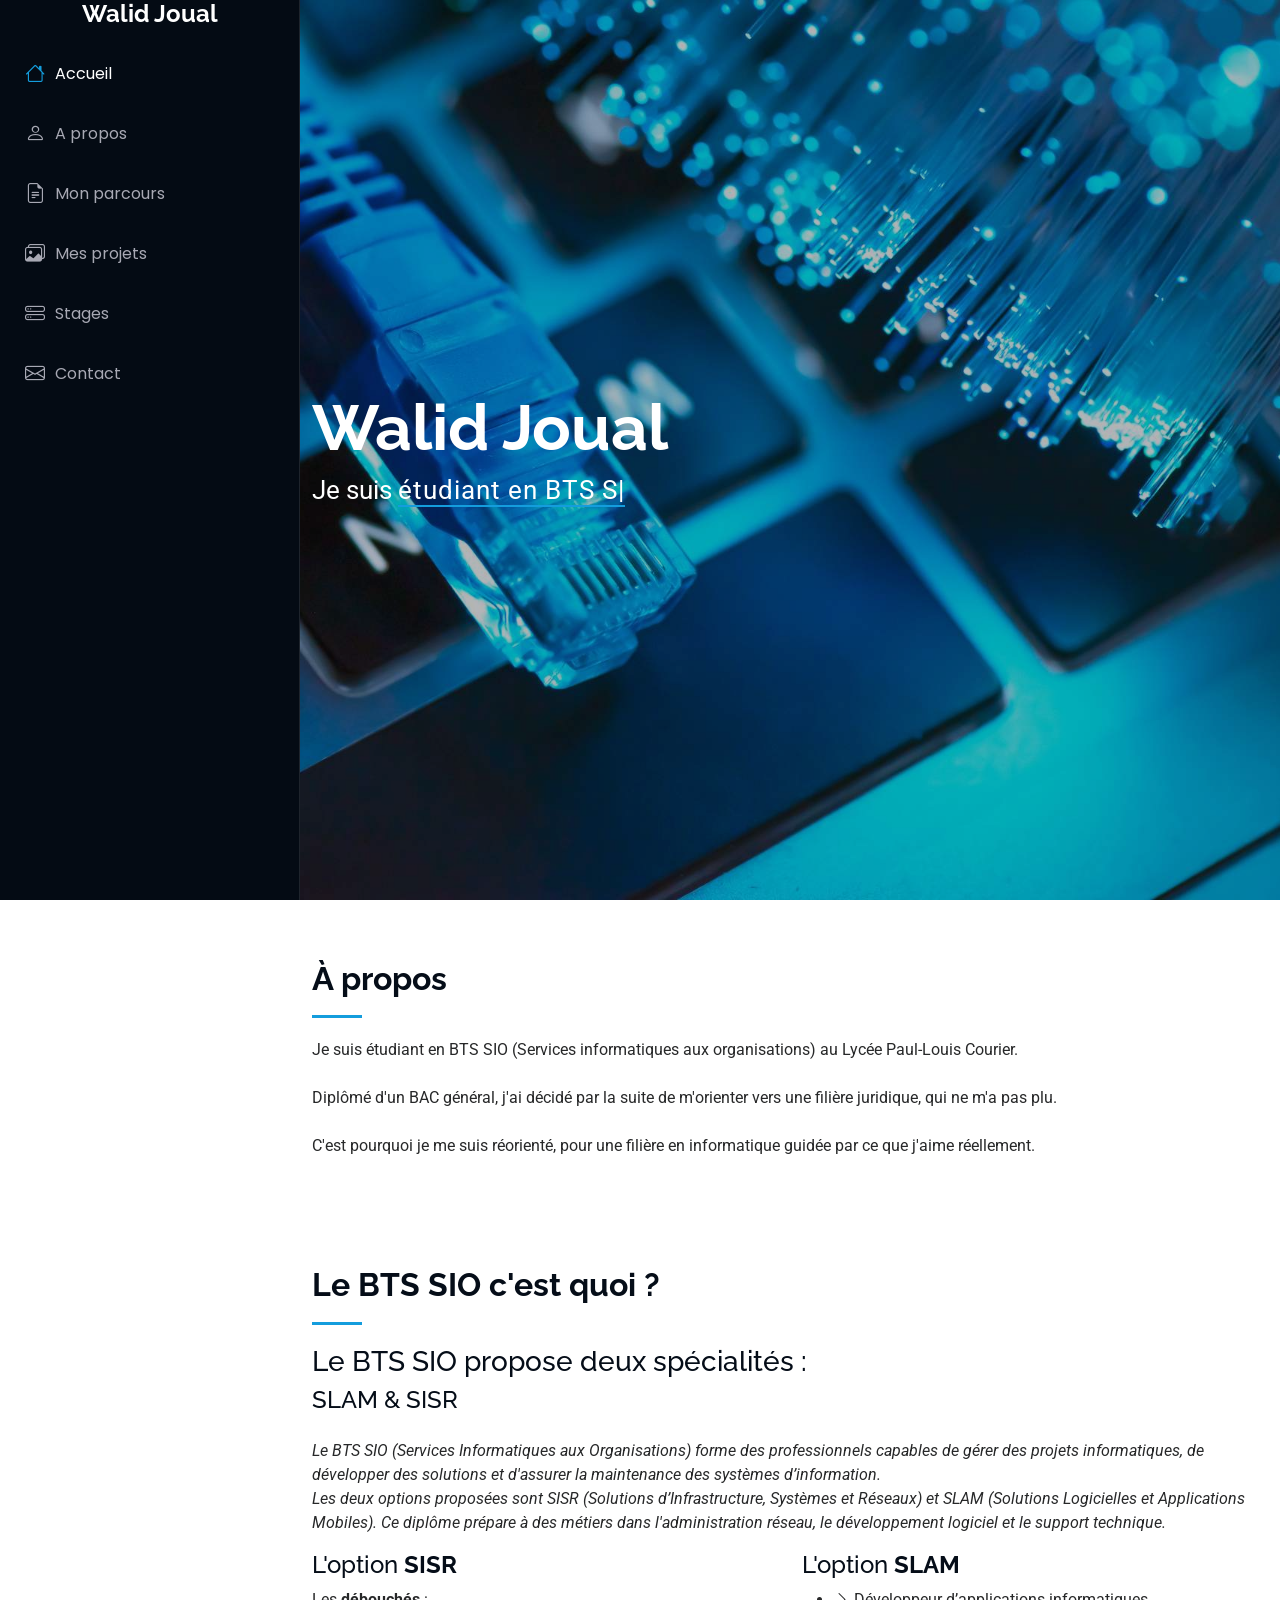
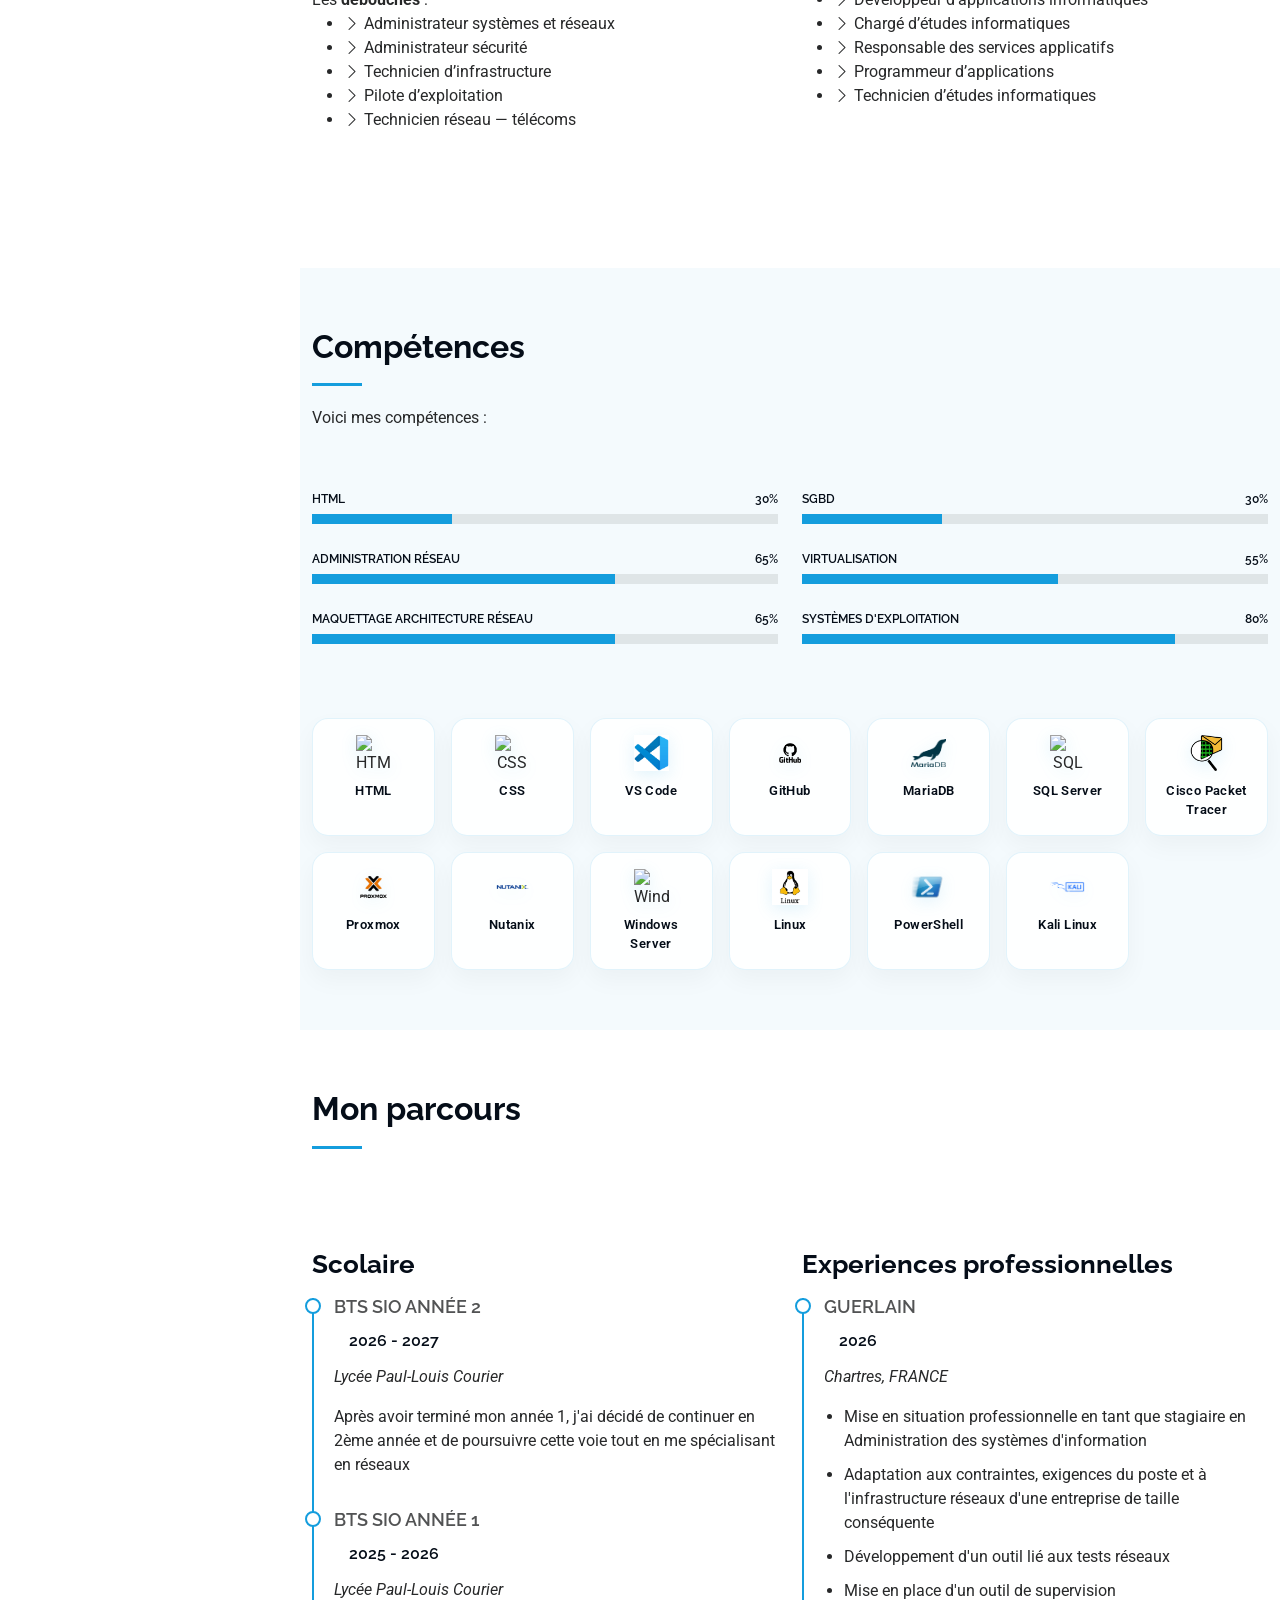
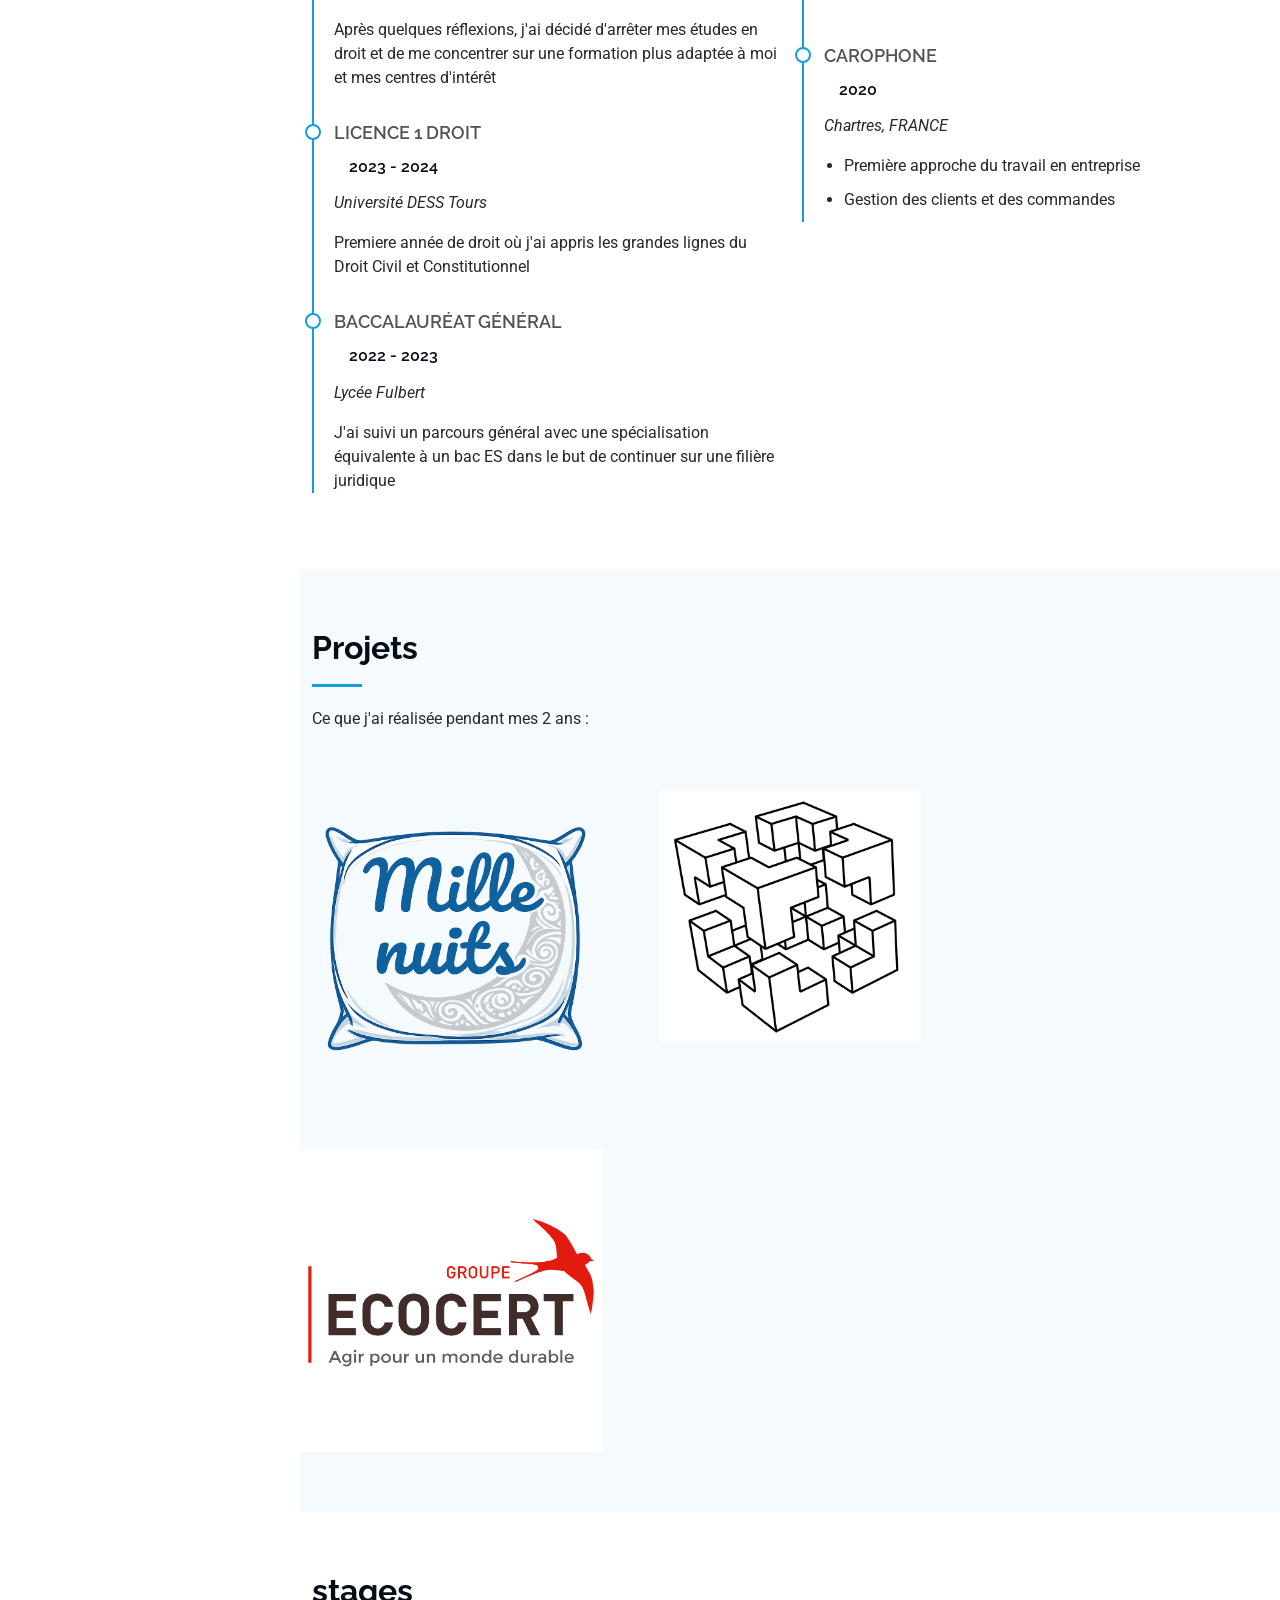
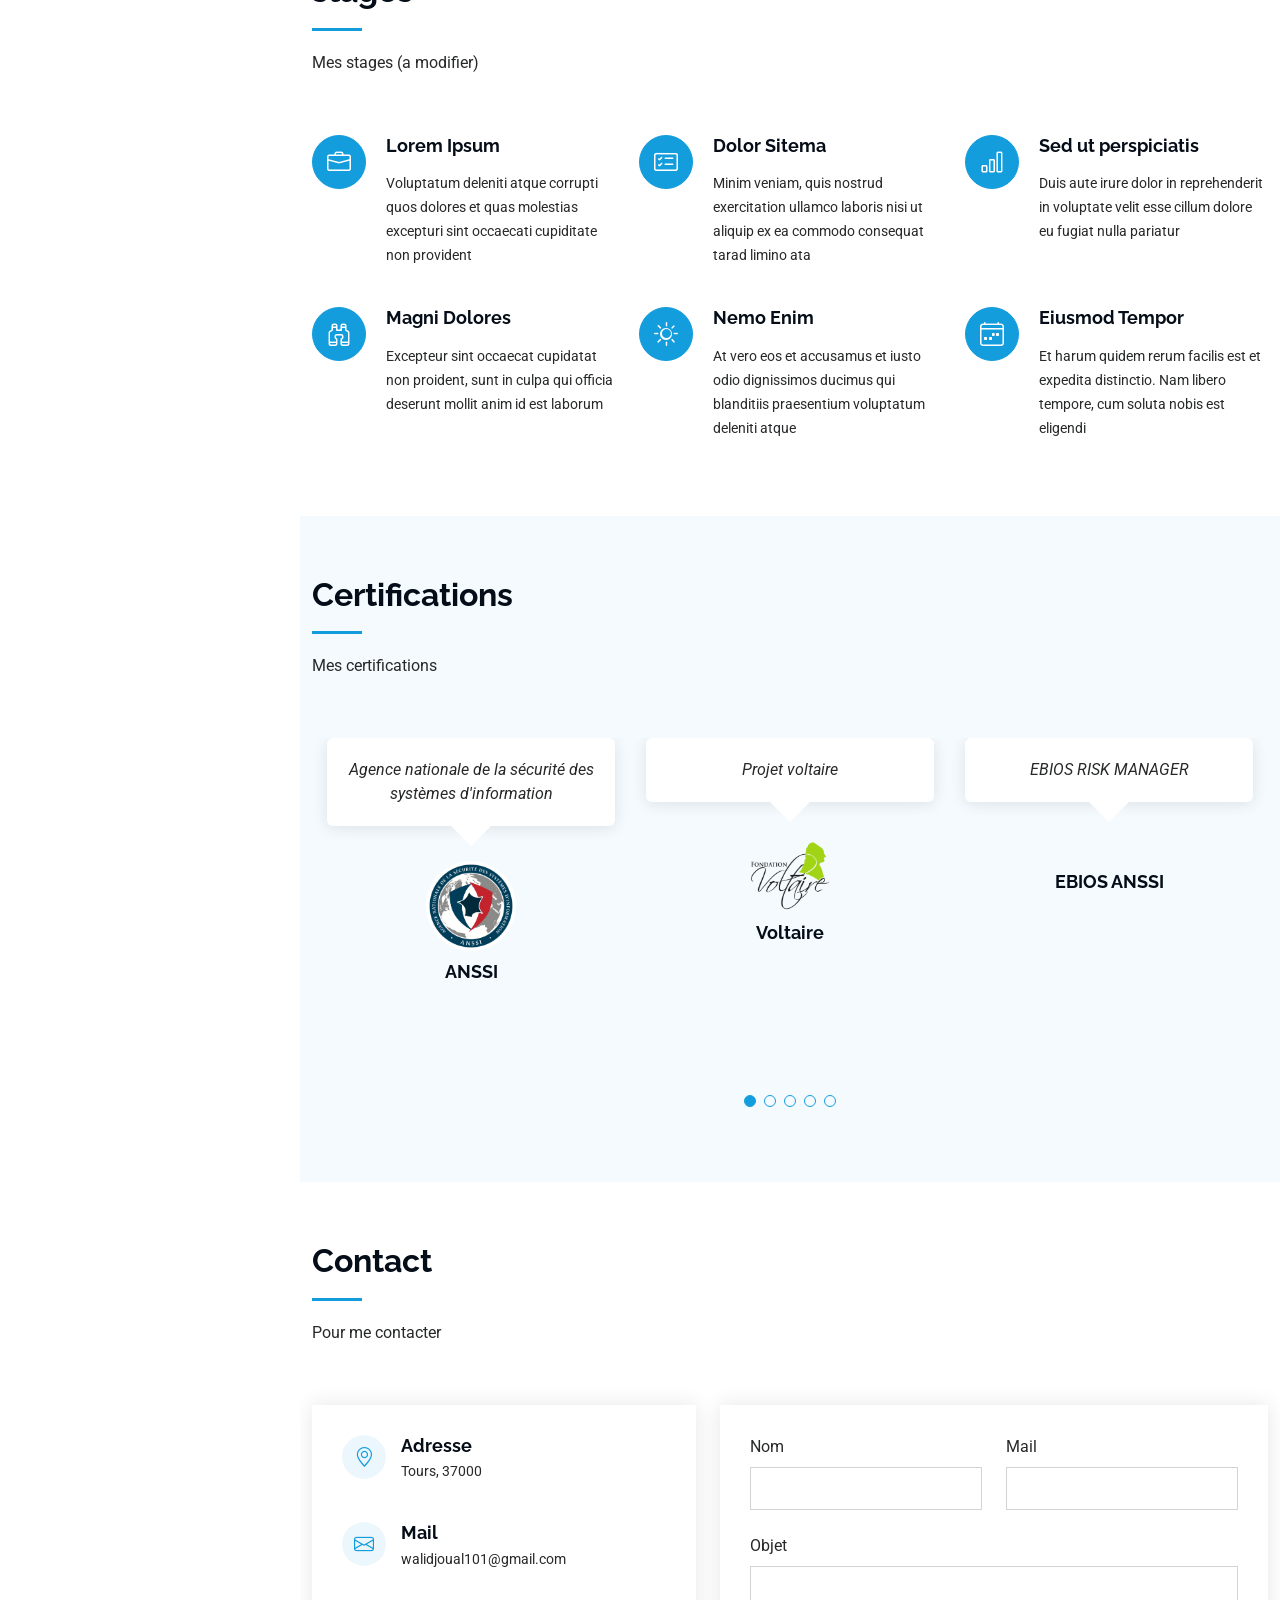
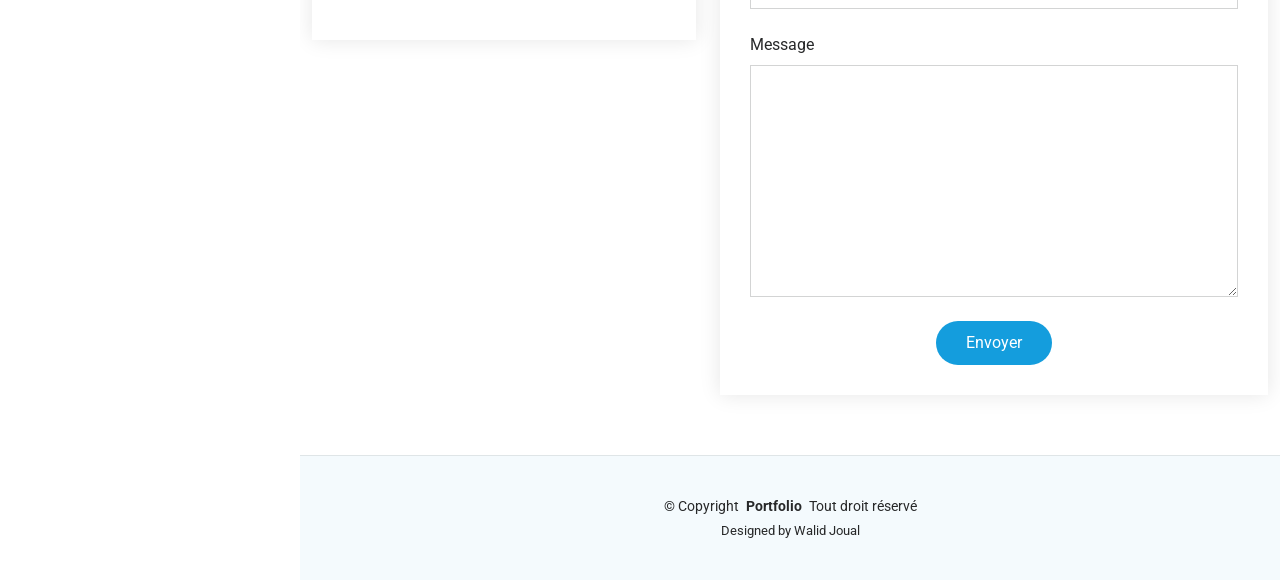
==== commit 75bcc85c: "des changement plutot cool" ====
--- a/index.html
+++ b/index.html
@@ -148,16 +148,16 @@
             </div><!-- End Skills Item -->
 
             <div class="progress">
-              <span class="skill"><span>Administration réseau</span> <i class="val">40%</i></span>
+              <span class="skill"><span>Administration réseau</span> <i class="val">65%</i></span>
               <div class="progress-bar-wrap">
-                <div class="progress-bar" role="progressbar" aria-valuenow="40" aria-valuemin="0" aria-valuemax="100"></div>
+                <div class="progress-bar" role="progressbar" aria-valuenow="65" aria-valuemin="0" aria-valuemax="100"></div>
               </div>
             </div><!-- End Skills Item -->
 
             <div class="progress">
-              <span class="skill"><span>Maquettage architecture réseau</span> <i class="val">40%</i></span>
+              <span class="skill"><span>Maquettage architecture réseau</span> <i class="val">65%</i></span>
               <div class="progress-bar-wrap">
-                <div class="progress-bar" role="progressbar" aria-valuenow="40" aria-valuemin="0" aria-valuemax="100"></div>
+                <div class="progress-bar" role="progressbar" aria-valuenow="65" aria-valuemin="0" aria-valuemax="100"></div>
               </div>
             </div><!-- End Skills Item -->
 
@@ -173,21 +173,78 @@
             </div><!-- End Skills Item -->
 
             <div class="progress">
-              <span class="skill"><span>Virtualisation</span> <i class="val">45%</i></span>
+              <span class="skill"><span>Virtualisation</span> <i class="val">55%</i></span>
               <div class="progress-bar-wrap">
-                <div class="progress-bar" role="progressbar" aria-valuenow="45" aria-valuemin="0" aria-valuemax="100"></div>
+                <div class="progress-bar" role="progressbar" aria-valuenow="55" aria-valuemin="0" aria-valuemax="100"></div>
               </div>
             </div><!-- End Skills Item -->
 
             <div class="progress">
-              <span class="skill"><span>Systèmes d'exploitation</span> <i class="val">70%</i></span>
+              <span class="skill"><span>Systèmes d'exploitation</span> <i class="val">80%</i></span>
               <div class="progress-bar-wrap">
-                <div class="progress-bar" role="progressbar" aria-valuenow="70" aria-valuemin="0" aria-valuemax="100"></div>
+                <div class="progress-bar" role="progressbar" aria-valuenow="80" aria-valuemin="0" aria-valuemax="100"></div>
               </div>
             </div><!-- End Skills Item -->
 
           </div>
 
+        </div>
+
+        <div class="skills-logos mt-5" data-aos="fade-up" data-aos-delay="200">
+          <div class="skills-logos-grid">
+            <div class="skill-badge">
+              <img src="https://cdn.jsdelivr.net/gh/devicons/devicon/icons/html5/html5-original.svg" alt="HTML logo">
+              <span>HTML</span>
+            </div>
+            <div class="skill-badge">
+              <img src="https://cdn.jsdelivr.net/gh/devicons/devicon/icons/css3/css3-original.svg" alt="CSS logo">
+              <span>CSS</span>
+            </div>
+            <div class="skill-badge">
+              <img src="assets/img/comp/vscodecomp.png" alt="VS Code logo">
+              <span>VS Code</span>
+            </div>
+            <div class="skill-badge">
+              <img src="assets/img/comp/GitHub-Logo.png" alt="GitHub logo">
+              <span>GitHub</span>
+            </div>
+            <div class="skill-badge">
+              <img src="assets/img/comp/mariadb-logo.png" alt="MariaDB logo">
+              <span>MariaDB</span>
+            </div>
+            <div class="skill-badge">
+              <img src="https://cdn.jsdelivr.net/gh/devicons/devicon/icons/microsoftsqlserver/microsoftsqlserver-plain.svg" alt="SQL Server logo">
+              <span>SQL Server</span>
+            </div>
+            <div class="skill-badge">
+              <img src="assets/img/comp/cisco-packet-tracer.png" alt="Cisco Packet Tracer logo">
+              <span>Cisco Packet Tracer</span>
+            </div>
+            <div class="skill-badge">
+              <img src="assets/img/comp/proxmoxlogo.png" alt="Proxmox logo">
+              <span>Proxmox</span>
+            </div>
+            <div class="skill-badge">
+              <img src="assets/img/comp/Nutanixlogo.png" alt="Nutanix logo">
+              <span>Nutanix</span>
+            </div>
+            <div class="skill-badge">
+              <img src="https://cdn.jsdelivr.net/gh/devicons/devicon/icons/windows8/windows8-original.svg" alt="Windows logo">
+              <span>Windows Server</span>
+            </div>
+            <div class="skill-badge">
+              <img src="assets/img/comp/kinux.png" alt="Linux logo">
+              <span>Linux</span>
+            </div>
+            <div class="skill-badge">
+              <img src="assets/img/comp/powershellico.png" alt="PowerShell logo">
+              <span>PowerShell</span>
+            </div>
+            <div class="skill-badge">
+              <img src="assets/img/comp/kalidistro.png" alt="Kali Linux logo">
+              <span>Kali Linux</span>
+            </div>
+          </div>
         </div>
 
       </div>
@@ -210,11 +267,18 @@
           <div class="col-lg-6" data-aos="fade-up" data-aos-delay="100">
            
             <h3 class="resume-title">Scolaire</h3>
+             <div class="resume-item">
+              <h4>BTS SIO année 2</h4>
+              <h5>2026 - 2027</h5>
+              <p><em>Lycée Paul-Louis Courier</em></p>
+              <p>Après avoir terminé mon année 1, j'ai décidé de continuer en 2ème année et de poursuivre cette voie tout en me spécialisant en réseaux</p>
+            </div><!-- Edn Resume Item -->
+
             <div class="resume-item">
-              <h4>BTS SIO</h4>
+              <h4>BTS SIO année 1</h4>
               <h5>2025 - 2026</h5>
               <p><em>Lycée Paul-Louis Courier</em></p>
-              <p>Désormais en filière informatique je me suis spécialisé en réseaux</p>
+              <p>Après quelques réflexions, j'ai décidé d'arrêter mes études en droit et de me concentrer sur une formation plus adaptée à moi et mes centres d'intérêt</p>
             </div><!-- Edn Resume Item -->
 
             <div class="resume-item">
@@ -230,20 +294,31 @@
                 <p><em>Lycée Fulbert</em></p>
                 <p>J'ai suivi un parcours général avec une spécialisation équivalente à un bac ES dans le but de continuer sur une filière juridique</p>
             </div>
+            
 
           </div>
 
           <div class="col-lg-6" data-aos="fade-up" data-aos-delay="200">
-            <h3 class="resume-title">Professional Experience</h3>
+            <h3 class="resume-title">Experiences professionnelles</h3>
             <div class="resume-item">
-              <h4>Senior graphic design specialist</h4>
-              <h5>2019 - Present</h5>
-              <p><em>Experion, New York, NY </em></p>
+              <h4>GUERLAIN</h4>
+              <h5>2026</h5>
+              <p><em>Chartres, FRANCE </em></p>
               <ul>
-                <li>Lead in the design, development, and implementation of the graphic, layout, and production communication materials</li>
-                <li>Delegate tasks to the 7 members of the design team and provide counsel on all aspects of the project. </li>
-                <li>Supervise the assessment of all graphic materials in order to ensure quality and accuracy of the design</li>
-                <li>Oversee the efficient use of production project budgets ranging from $2,000 - $25,000</li>
+                <li>Mise en situation professionnelle en tant que stagiaire en Administration des systèmes d'information</li>
+                <li>Adaptation aux contraintes, exigences du poste et à l'infrastructure réseaux d'une entreprise de taille conséquente</li>
+                <li>Développement d'un outil lié aux tests réseaux</li>
+                <li>Mise en place d'un outil de supervision</li>
+              </ul>
+            </div><!-- Edn Resume Item -->
+
+            <div class="resume-item">
+              <h4>Carophone</h4>
+              <h5>2020</h5>
+              <p><em>Chartres, FRANCE </em></p>
+              <ul>
+                <li>Première approche du travail en entreprise</li>
+                <li>Gestion des clients et des commandes</li>
               </ul>
             </div><!-- Edn Resume Item -->
 
@@ -280,7 +355,7 @@
 
             <div class="col-lg-4 col-md-6 portfolio-item isotope-item filter-product">
               <div class="portfolio-content h-100">
-                <img src="assets/img/portfolio/CUB.png" class="img-fluid" alt="CUB">
+                <img src="assets/img/portfolio/CUB.png" class="img-fluid portfolio-img-scale" alt="CUB">
                 <div class="portfolio-info">
                   <h4>CUB</h4>
                   <p>Projet : Mise en place d'une infrastructure pour la société CUB</p>
--- a/assets/css/main.css
+++ b/assets/css/main.css
@@ -718,6 +718,55 @@
   background-color: var(--accent-color);
 }
 
+.skills-logos {
+  margin-top: 2rem;
+}
+
+.skills-logos-grid {
+  display: grid;
+  grid-template-columns: repeat(auto-fit, minmax(120px, 1fr));
+  gap: 1rem;
+}
+
+.skill-badge {
+  background: rgba(255, 255, 255, 0.9);
+  border: 1px solid rgba(20, 157, 221, 0.12);
+  border-radius: 16px;
+  padding: 1rem 0.75rem;
+  text-align: center;
+  box-shadow: 0 10px 25px rgba(0, 0, 0, 0.04);
+  transition: transform 0.25s ease, box-shadow 0.25s ease;
+}
+
+.skill-badge:hover {
+  transform: translateY(-4px);
+  box-shadow: 0 16px 30px rgba(0, 0, 0, 0.08);
+}
+
+.skill-badge i {
+  display: block;
+  font-size: 2rem;
+  color: var(--accent-color);
+  margin-bottom: 0.55rem;
+}
+
+.skill-badge img {
+  display: block;
+  width: 2.2rem;
+  height: 2.2rem;
+  margin: 0 auto 0.65rem;
+  object-fit: contain;
+  filter: drop-shadow(0 4px 8px rgba(20, 157, 221, 0.12));
+}
+
+.skill-badge span {
+  display: block;
+  color: var(--heading-color);
+  font-weight: 600;
+  font-size: 0.8rem;
+  letter-spacing: 0.03em;
+}
+
 /*--------------------------------------------------------------
 # Resume Section
 --------------------------------------------------------------*/
@@ -827,6 +876,14 @@
 
 .portfolio .portfolio-content img {
   transition: 0.3s;
+}
+
+.portfolio .portfolio-img-scale {
+  object-fit: scale-down;
+  max-height: 250px;
+  width: auto;
+  margin: auto;
+  display: block;
 }
 
 .portfolio .portfolio-content .portfolio-info {
@@ -1266,10 +1323,3 @@
   margin-right: 8px;
   color: var(--accent-color);
 }
-
-/*--------------------------------------------------------------
-# Starter Section Section
---------------------------------------------------------------*/
-.starter-section {
-  /* Add your styles here */
-}
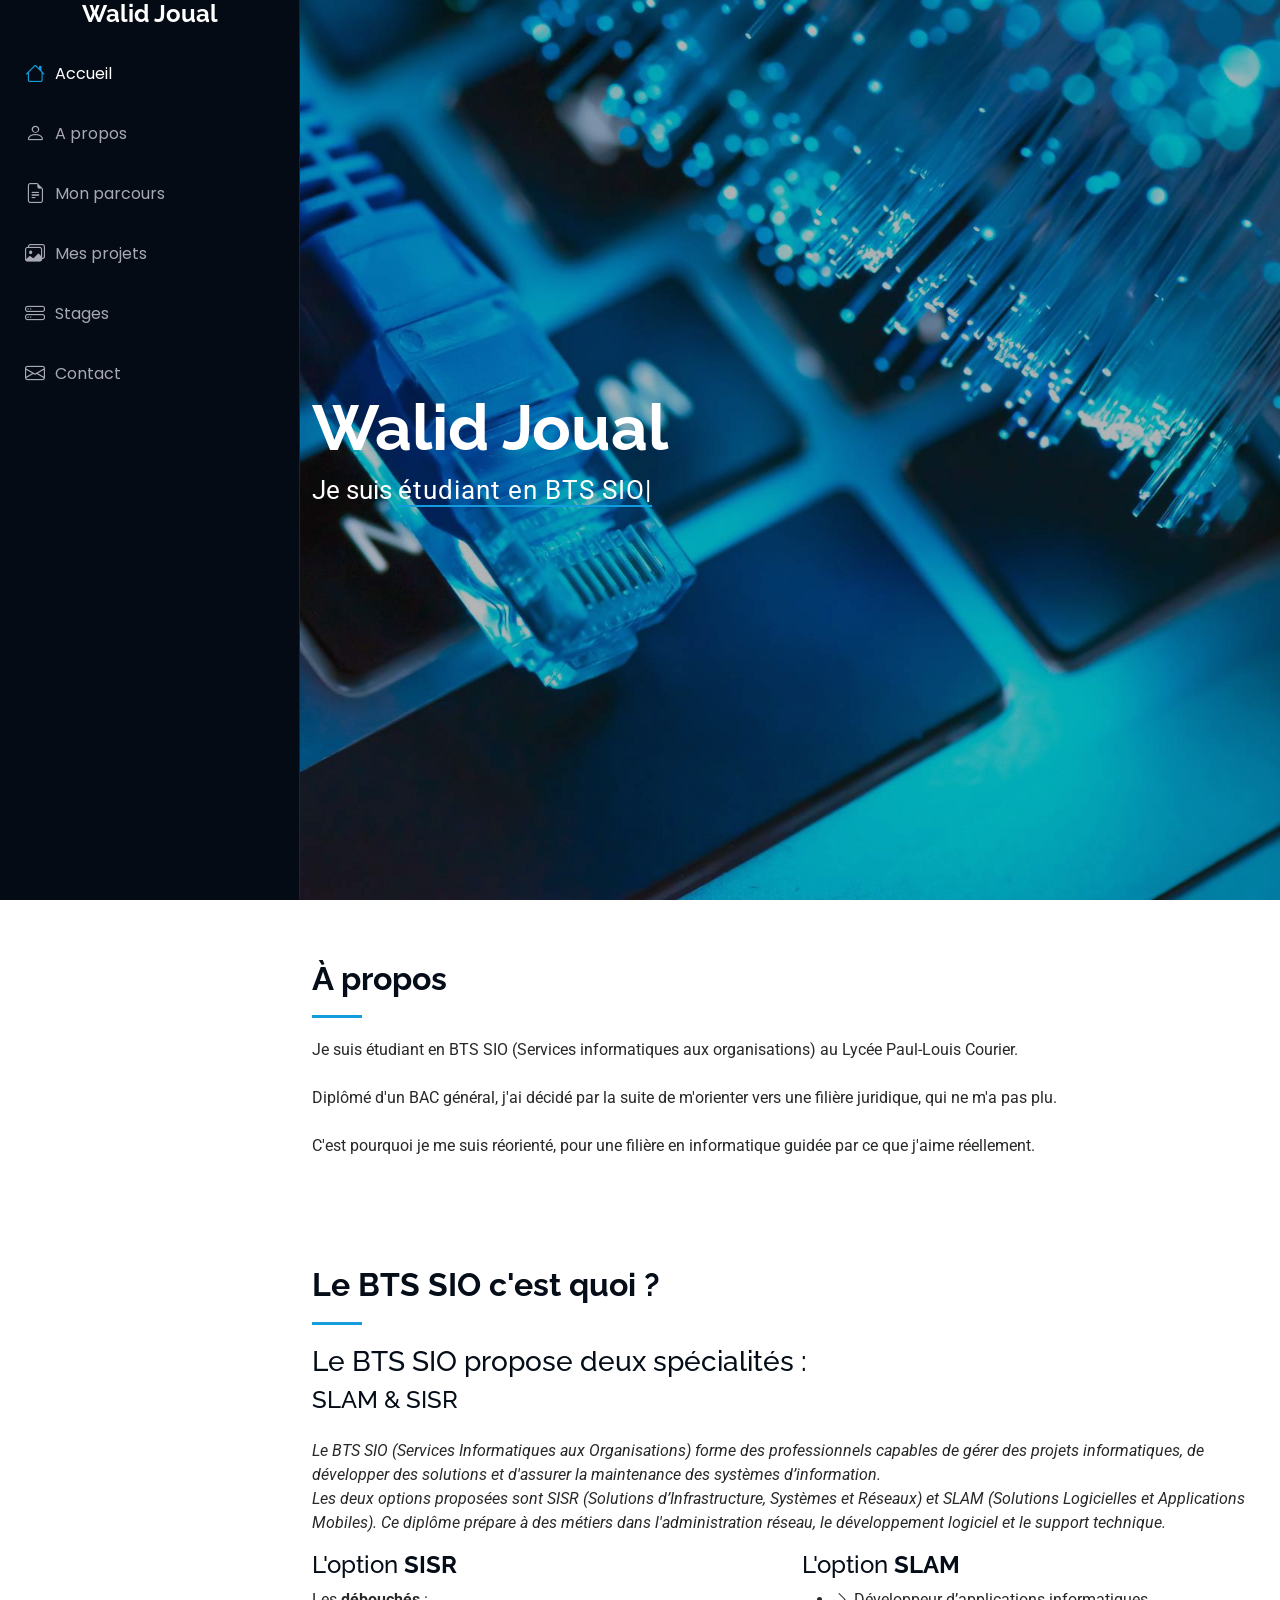
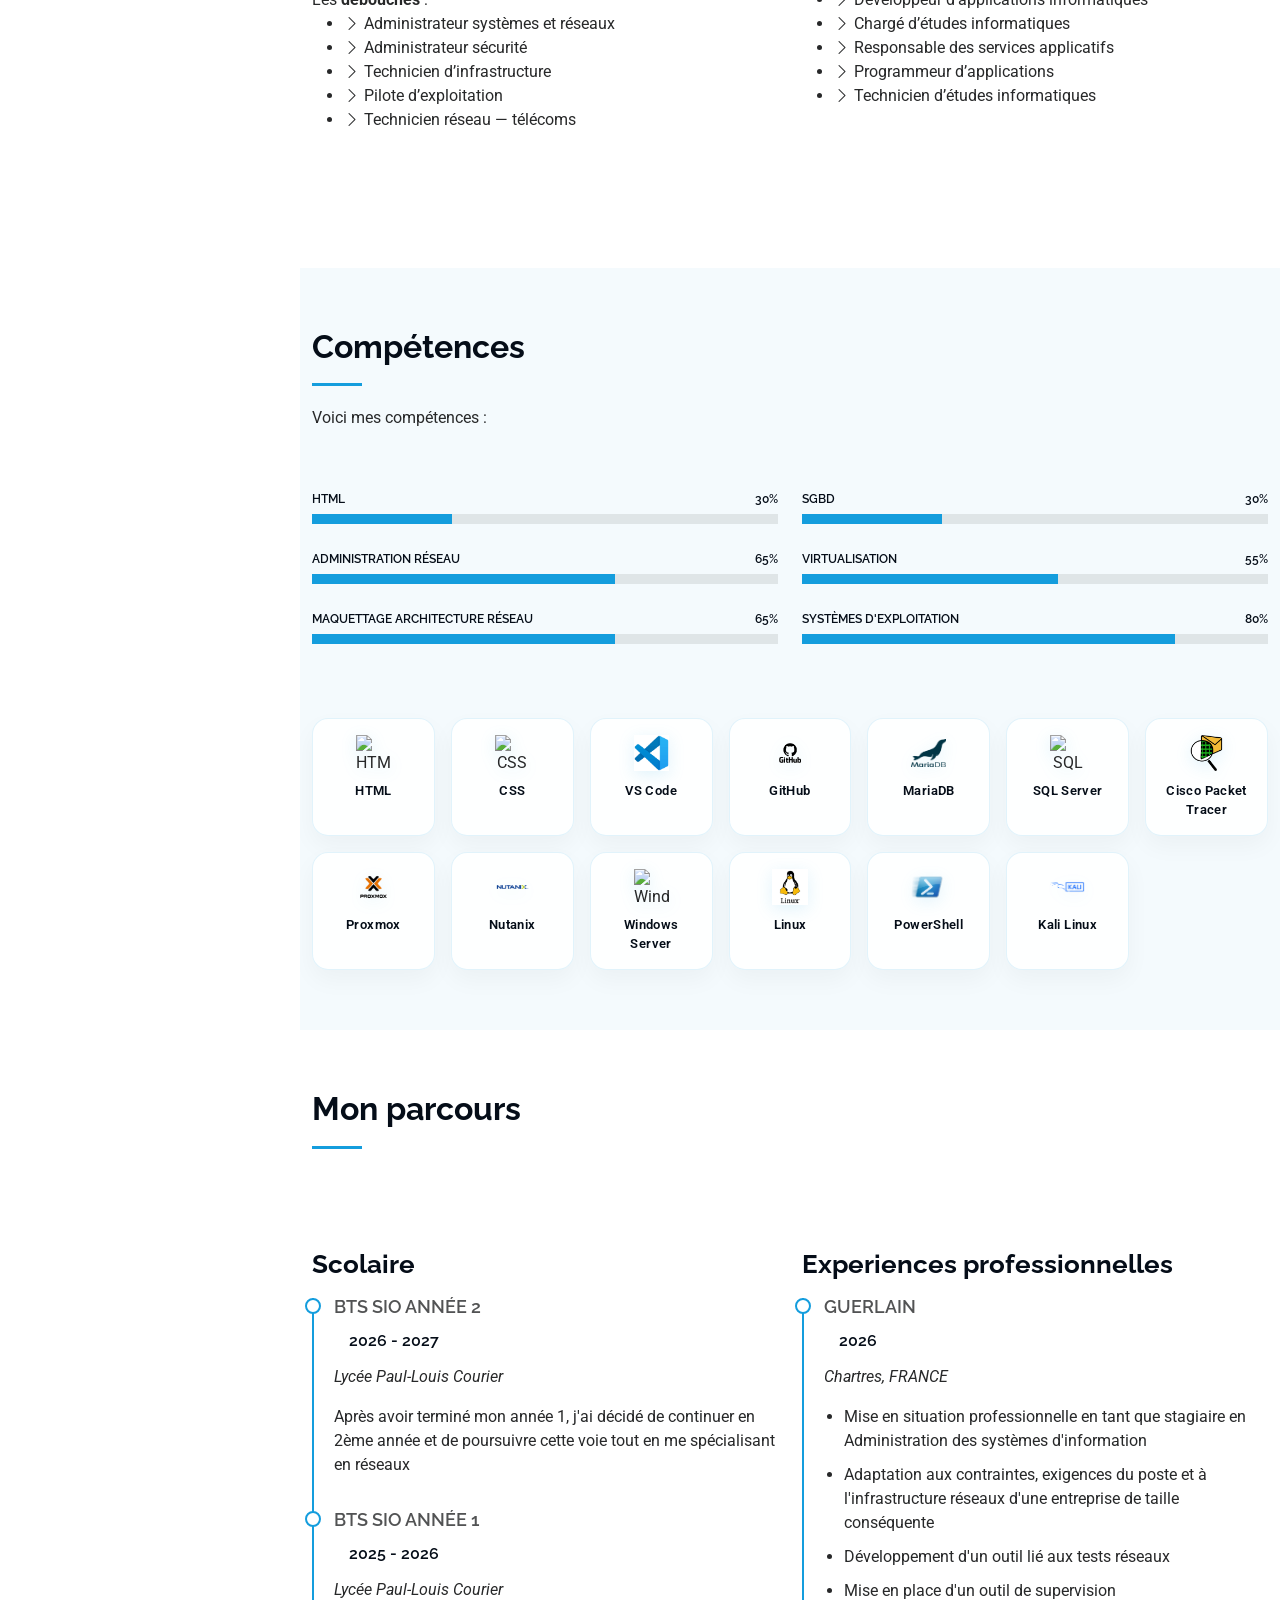
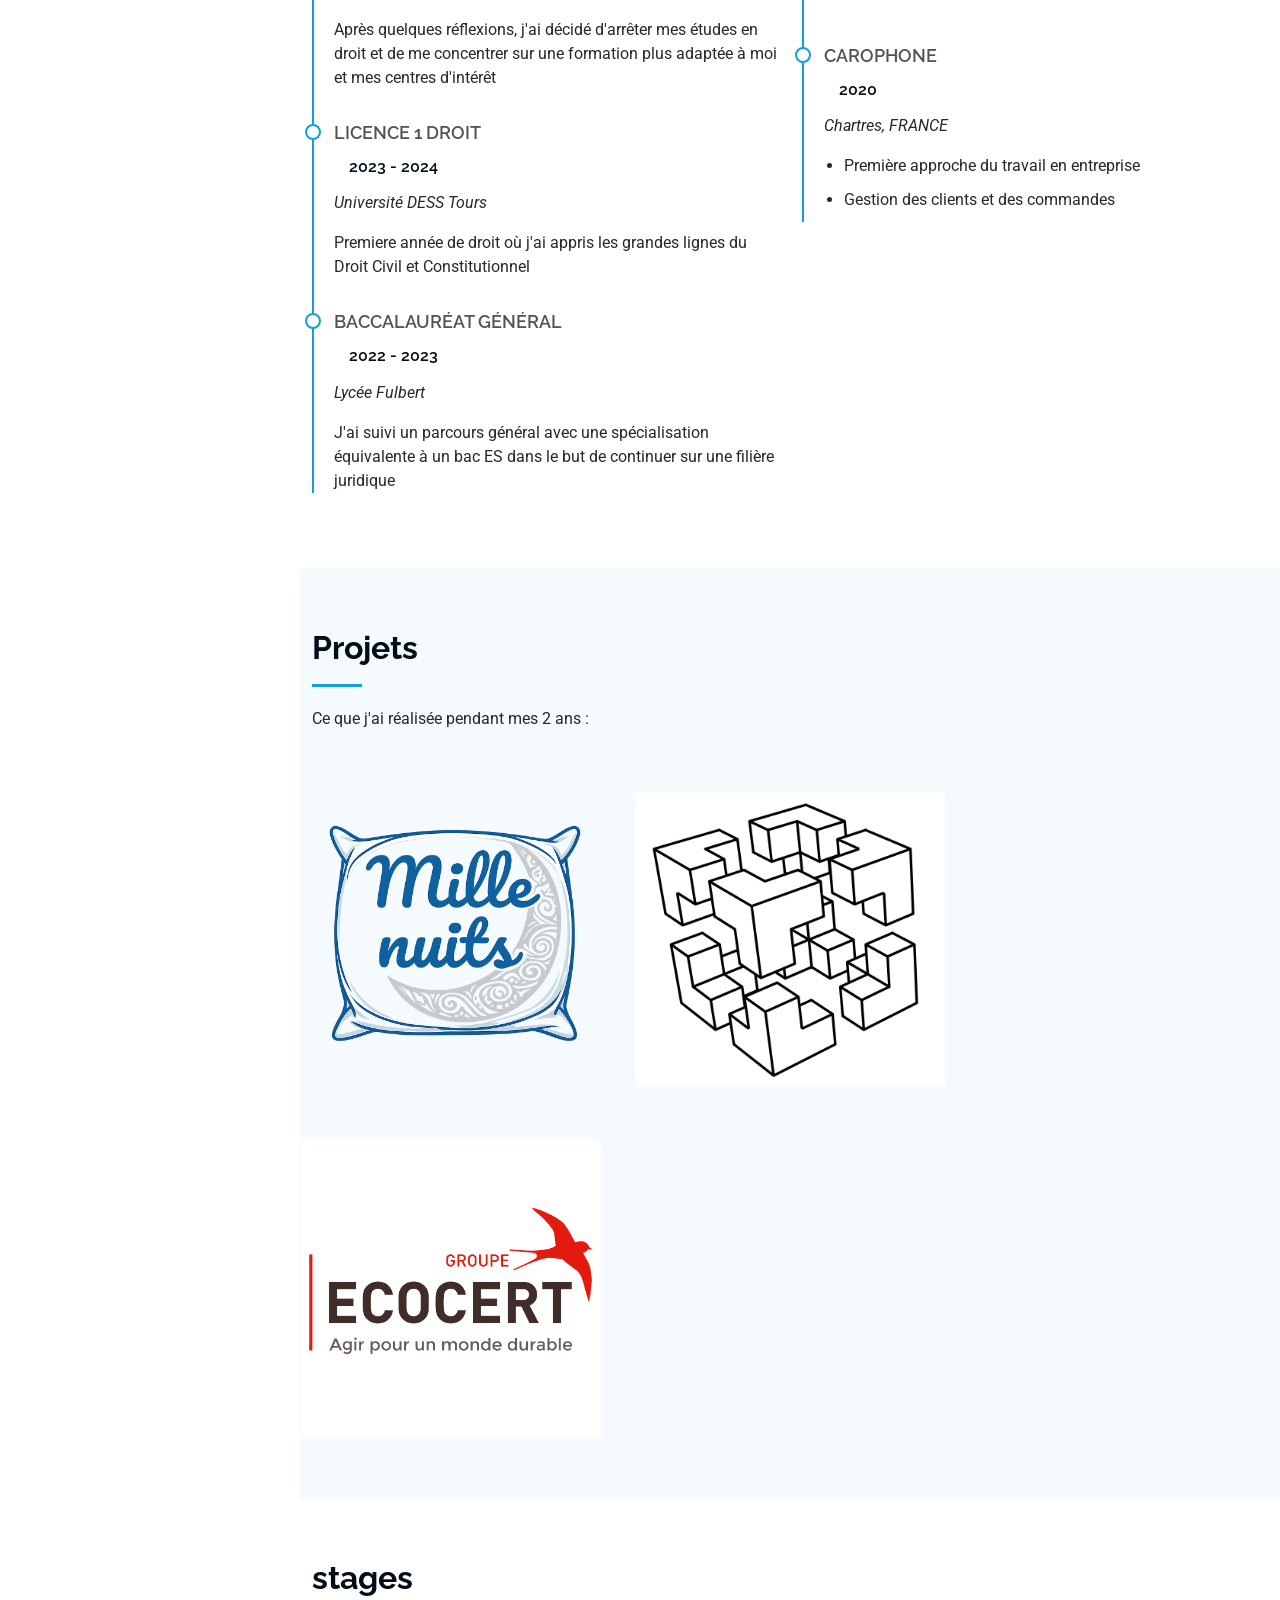
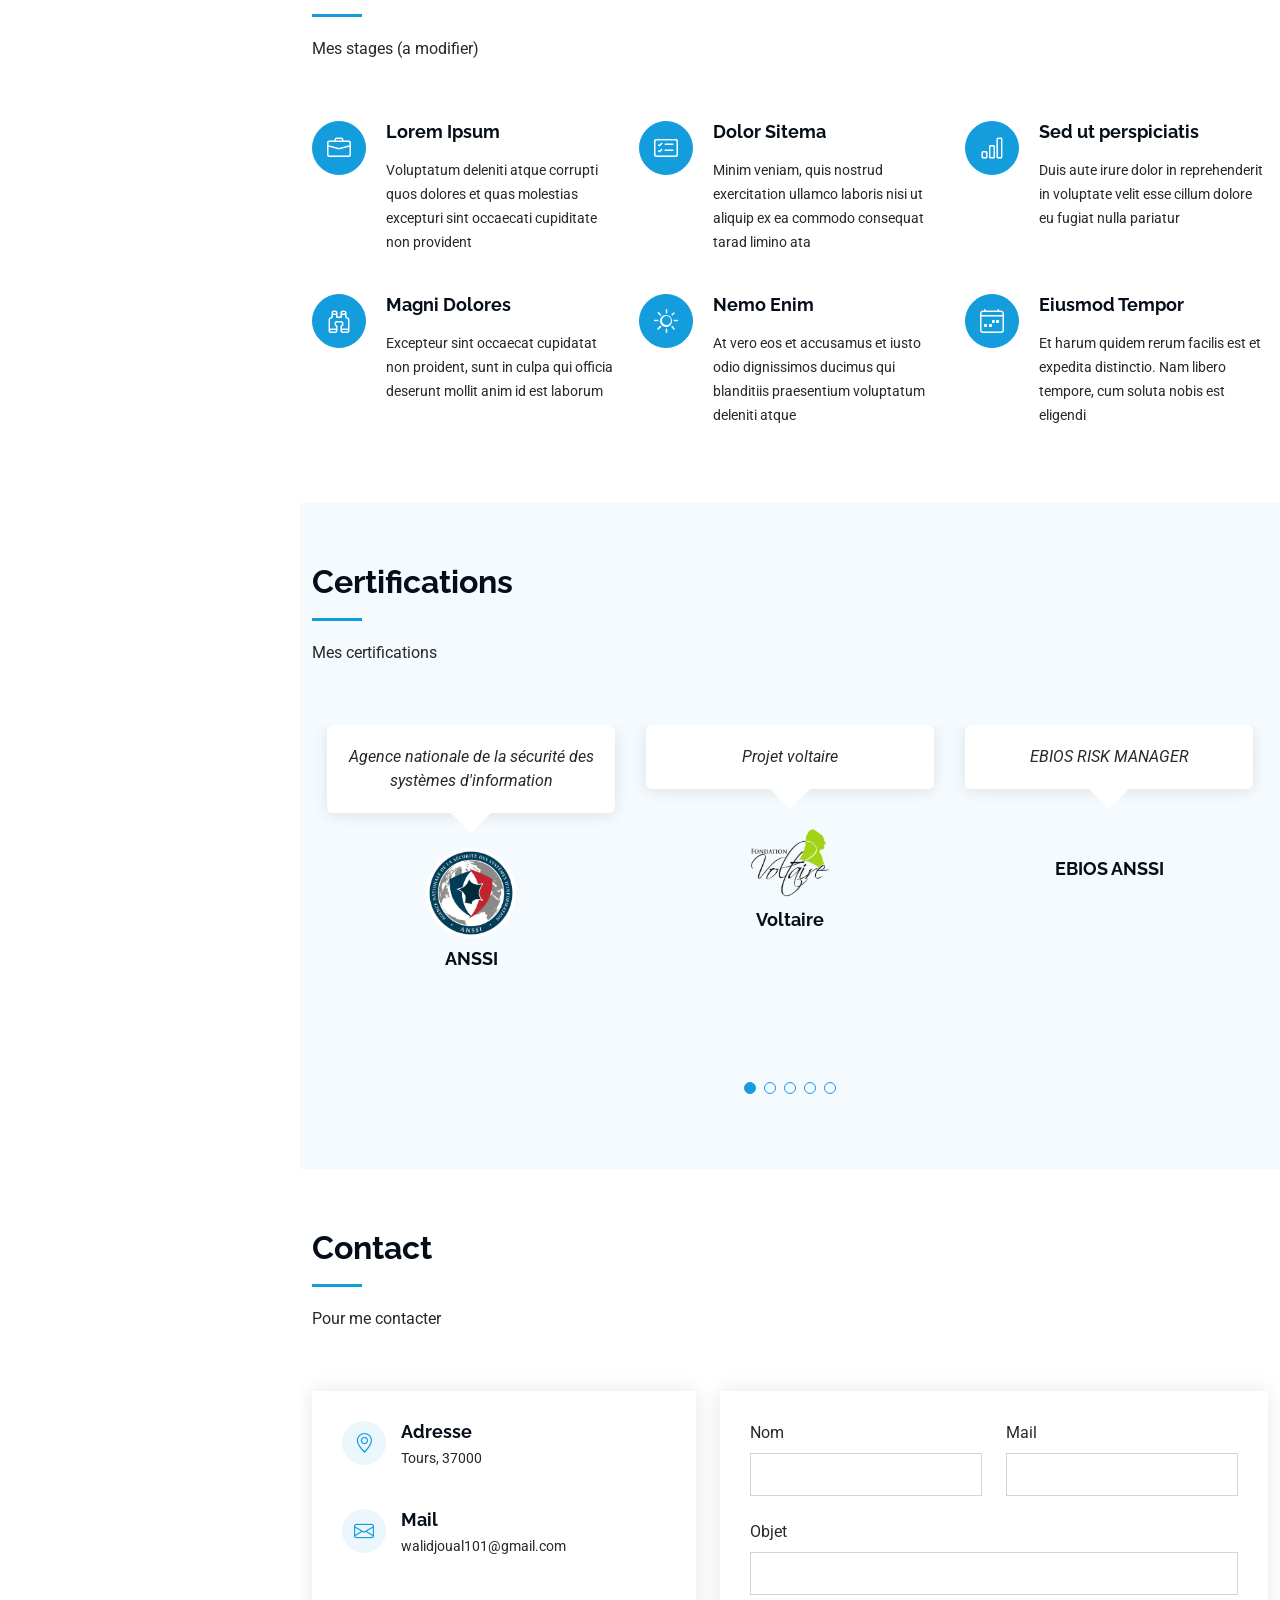
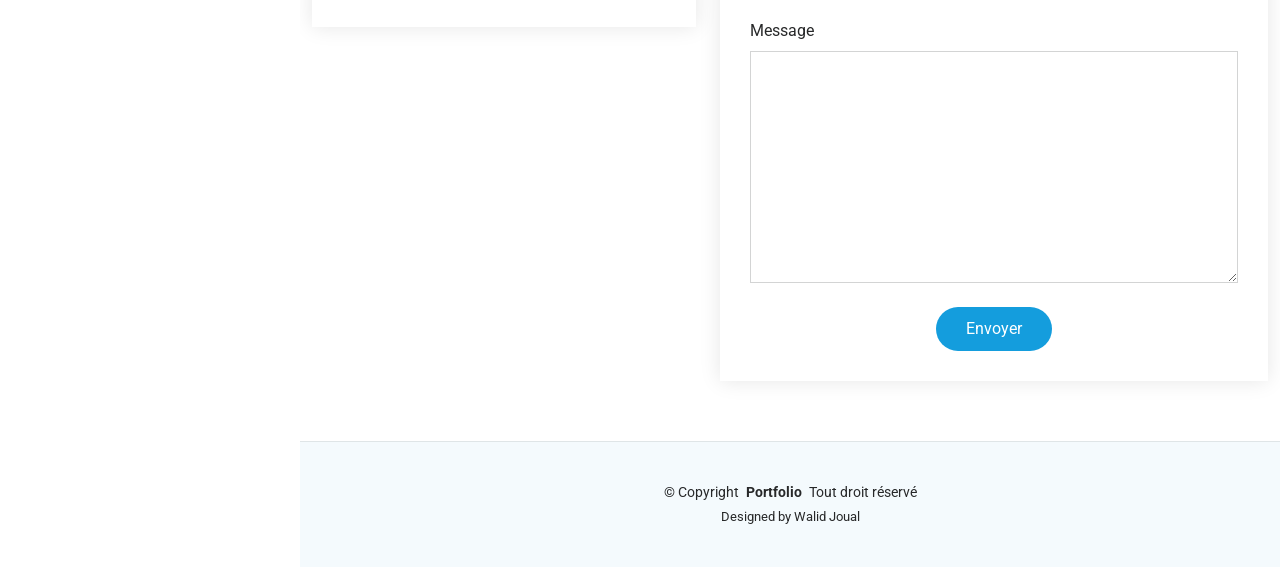
==== commit 55400d99: "responsive?" ====
--- a/index.html
+++ b/index.html
@@ -343,7 +343,7 @@
 
             <div class="col-lg-4 col-md-6 portfolio-item isotope-item filter-app">
               <div class="portfolio-content h-100">
-                <img src="assets/img/portfolio/millesansfond.png" class="img-fluid" alt="Mille-Nuit-Annee-1">
+                <img src="assets/img/portfolio/millesansfond.png" class="img-fluid portfolio-img" alt="Mille-Nuit-Annee-1">
                 <div class="portfolio-info">
                   <h4>Mille-Nuits</h4>
                   <p>Projet : Mise en place d'une infrastructure pour la société mille-nuits</p>
@@ -355,7 +355,7 @@
 
             <div class="col-lg-4 col-md-6 portfolio-item isotope-item filter-product">
               <div class="portfolio-content h-100">
-                <img src="assets/img/portfolio/CUB.png" class="img-fluid portfolio-img-scale" alt="CUB">
+                <img src="assets/img/portfolio/CUB.png" class="img-fluid portfolio-img" alt="CUB">
                 <div class="portfolio-info">
                   <h4>CUB</h4>
                   <p>Projet : Mise en place d'une infrastructure pour la société CUB</p>
@@ -369,7 +369,7 @@
 
             <div class="col-lg-4 col-md-6 portfolio-item isotope-item filter-app">
               <div class="portfolio-content h-100">
-                <img src="assets/img/portfolio/Ecocert2.png" class="img-fluid" alt="Ecocert">
+                <img src="assets/img/portfolio/Ecocert2.png" class="img-fluid portfolio-img" alt="Ecocert">
                 <div class="portfolio-info">
                   <h4>Ecocert</h4>
                   <p>Projet : Mise en place d'une infrastructure pour la société Ecocert</p>
--- a/assets/css/main.css
+++ b/assets/css/main.css
@@ -876,6 +876,17 @@
 
 .portfolio .portfolio-content img {
   transition: 0.3s;
+  width: 100%;
+  height: auto;
+  display: block;
+  max-height: 300px;
+  object-fit: contain;
+}
+
+.portfolio .portfolio-img {
+  height: 250px;
+  object-fit: cover;
+  object-position: center;
 }
 
 .portfolio .portfolio-img-scale {
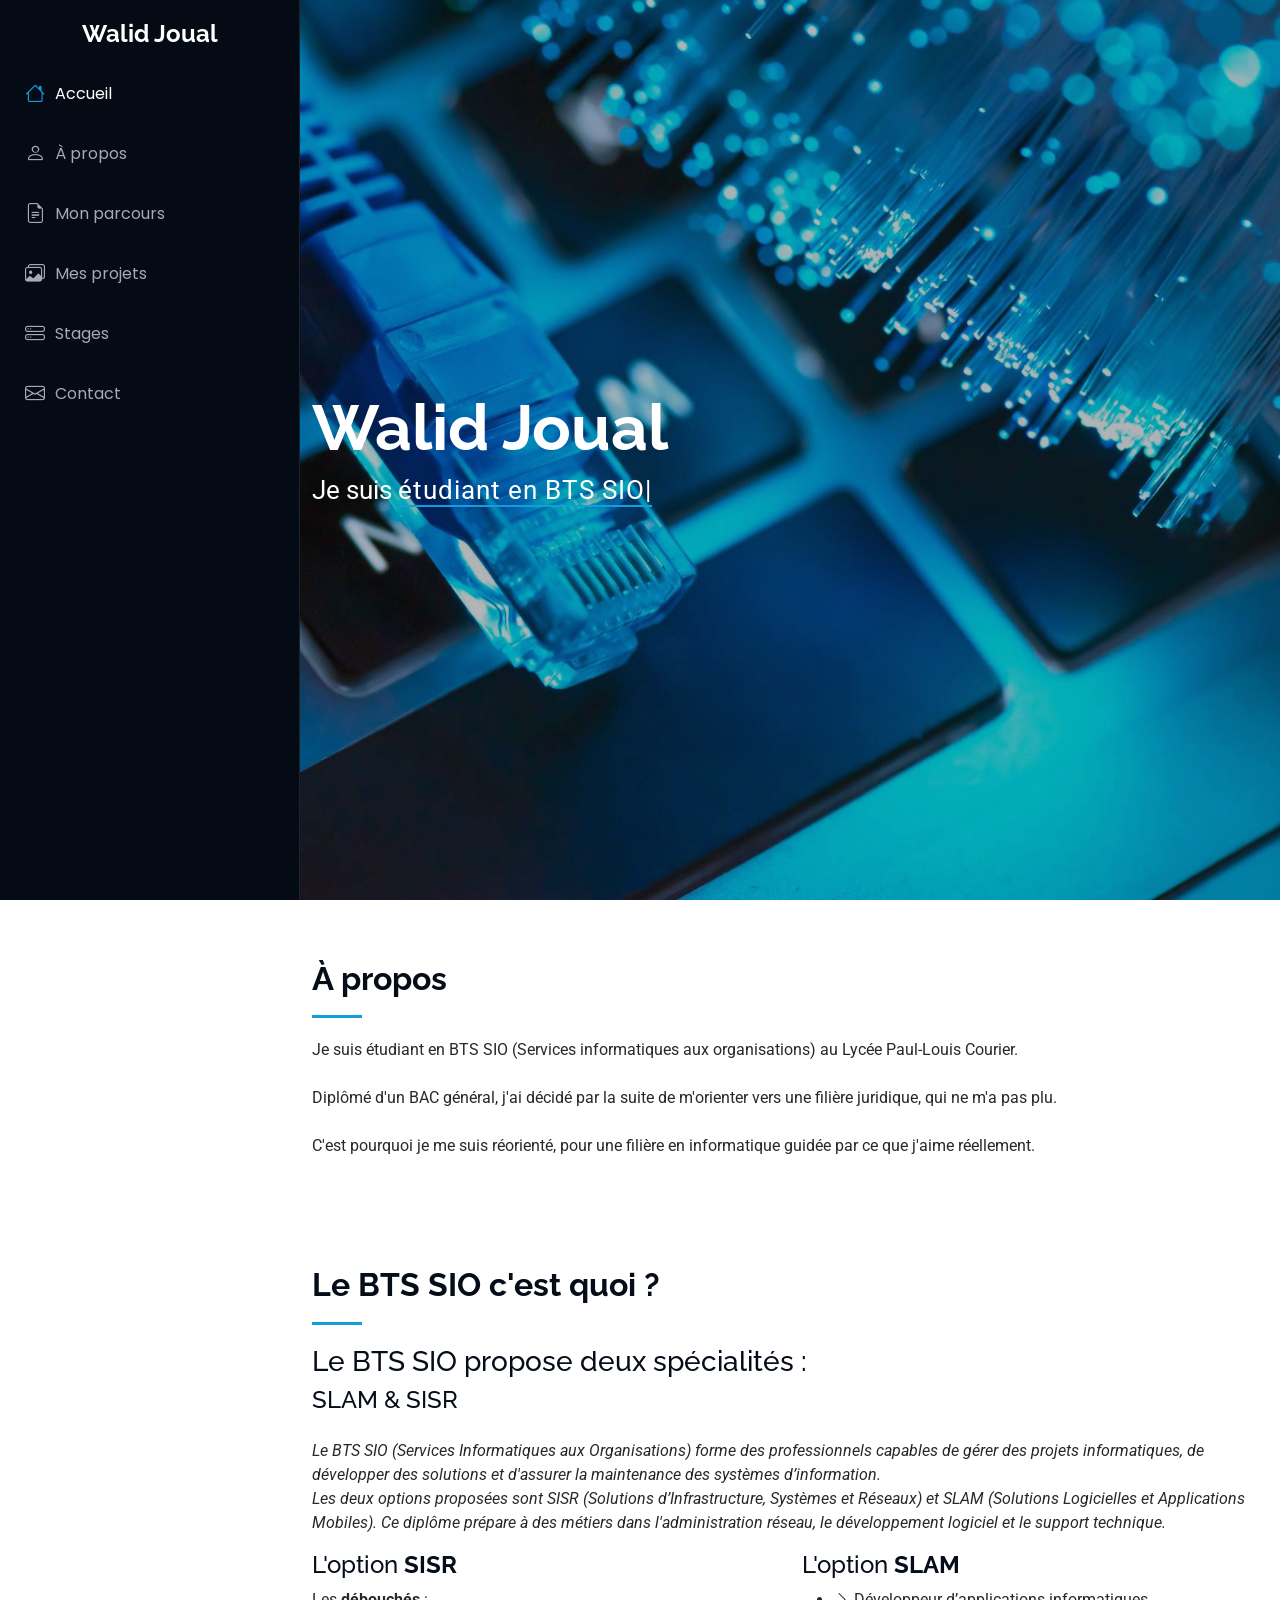
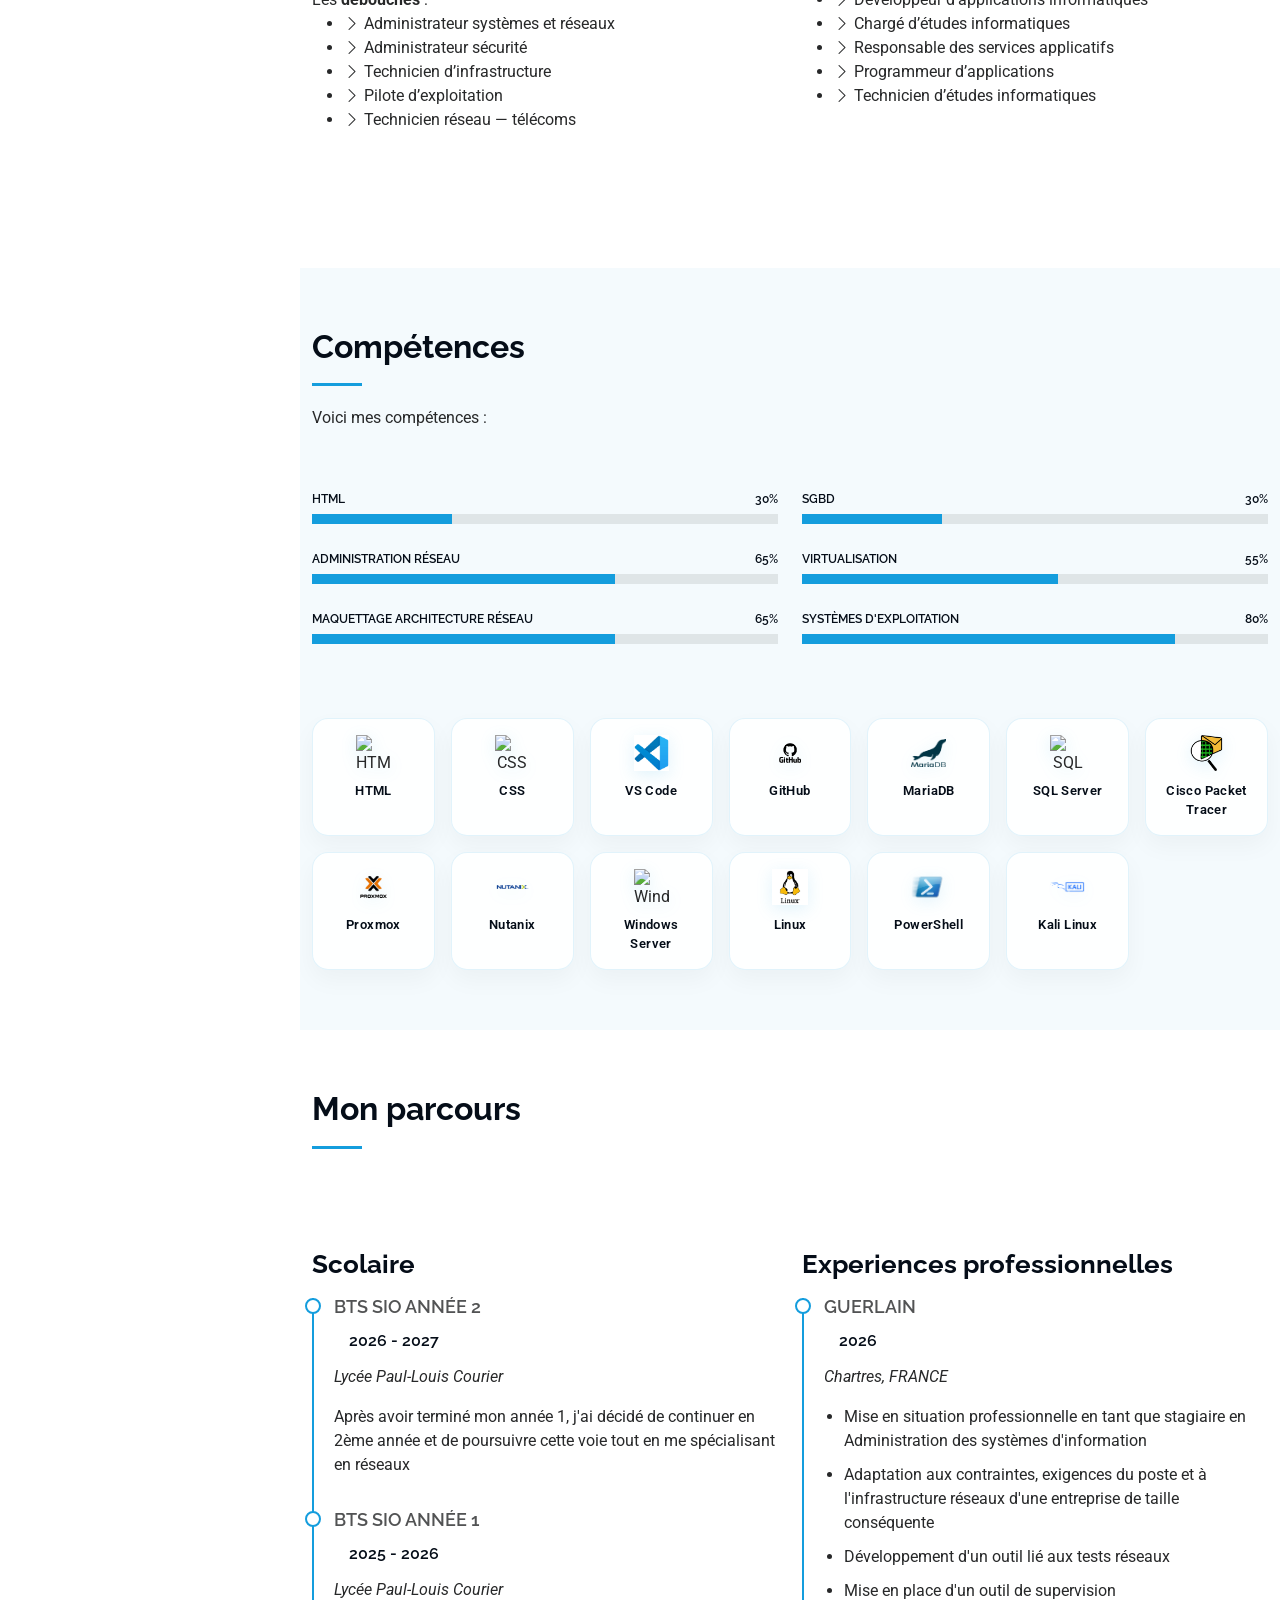
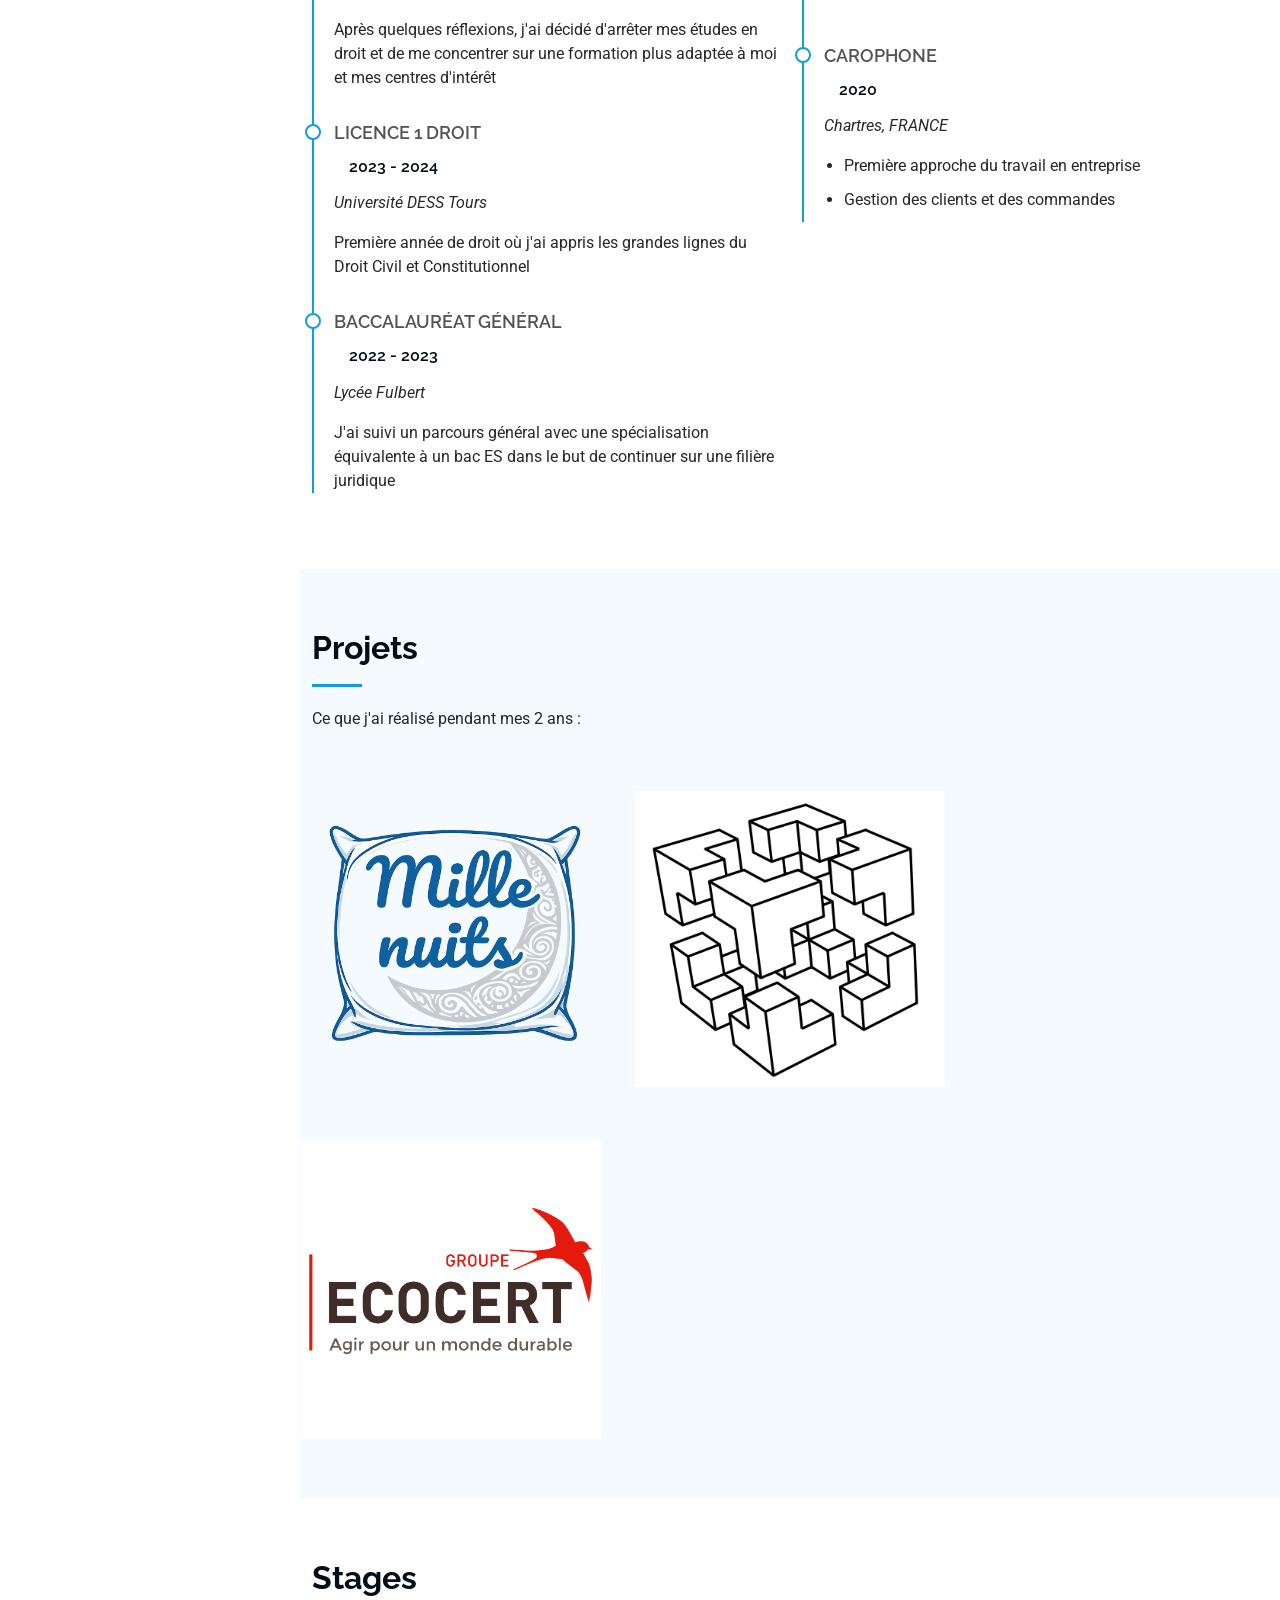
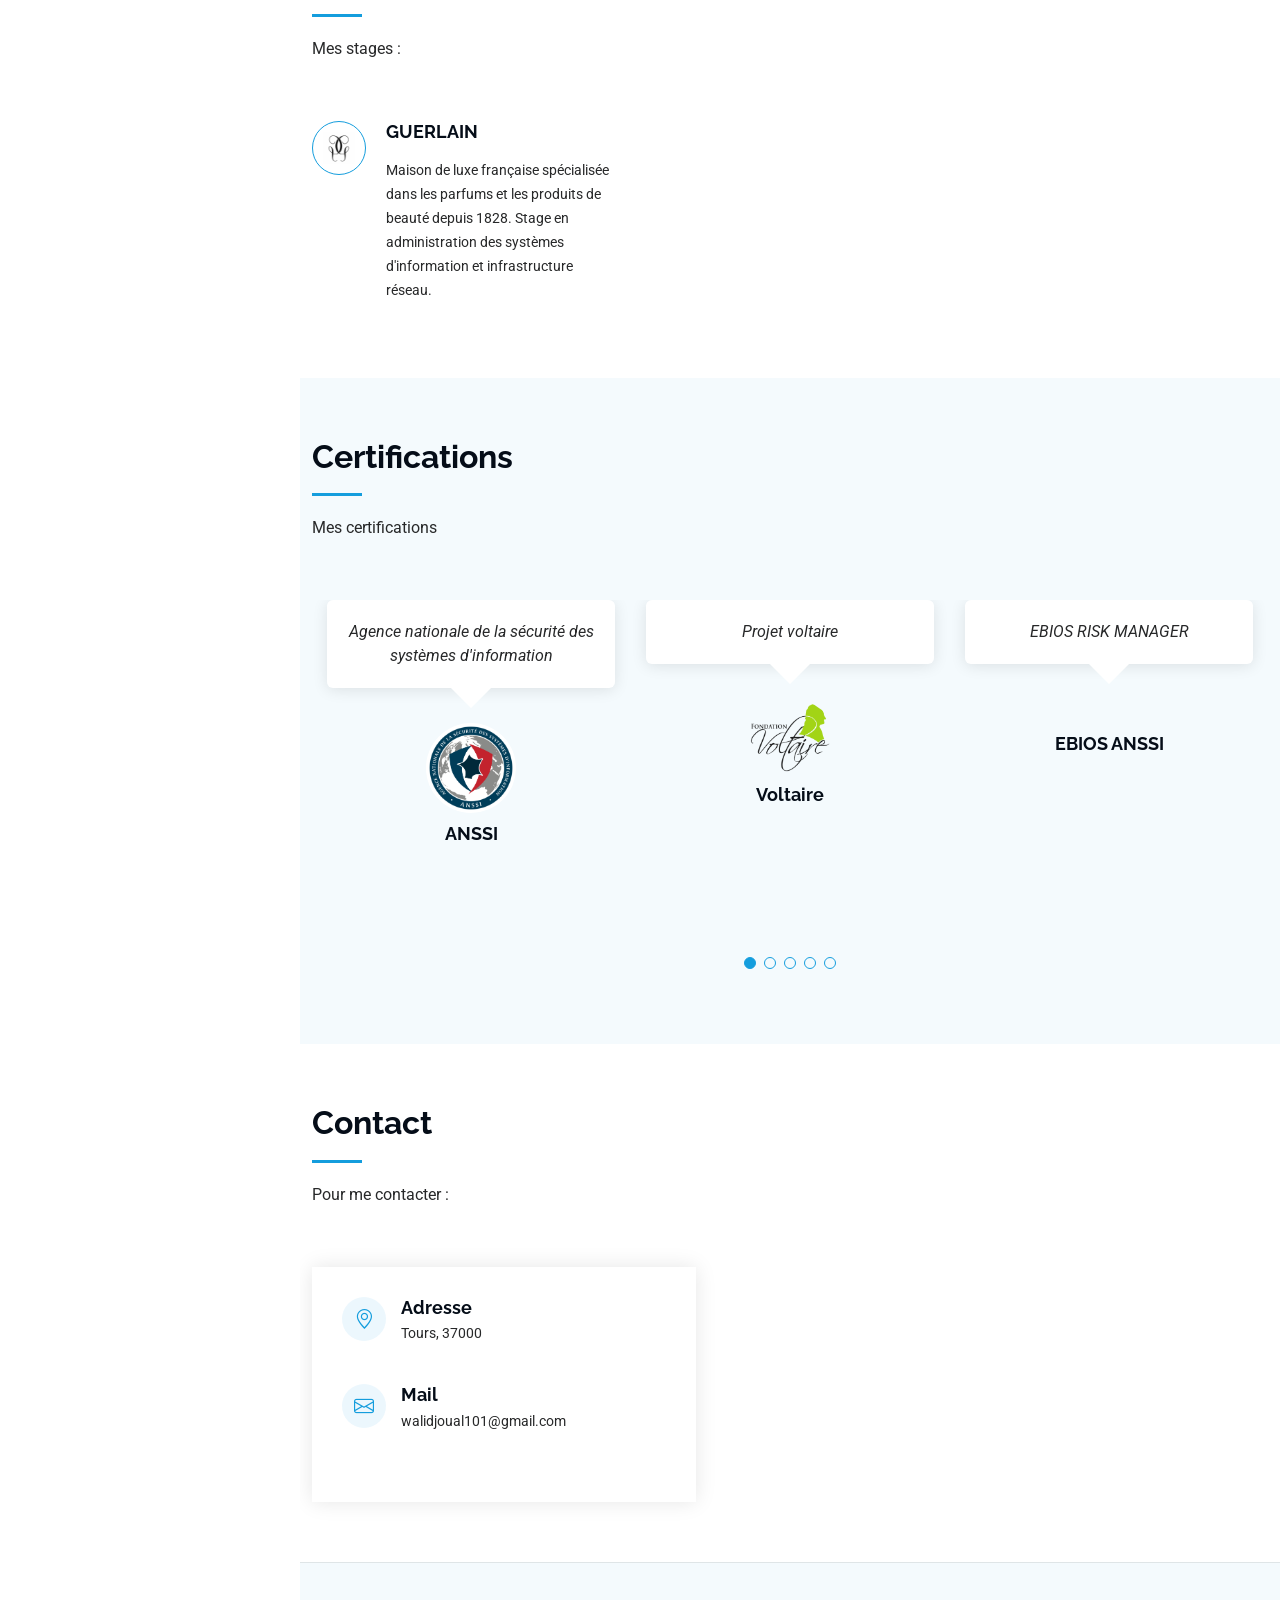
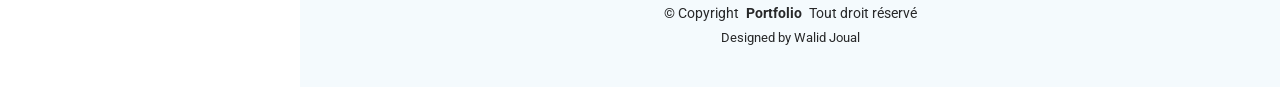
==== commit 078e5787: "Modif de la partie stage debut" ====
--- a/index.html
+++ b/index.html
@@ -46,7 +46,7 @@
     <nav id="navmenu" class="navmenu">
       <ul>
         <li><a href="#hero" class="active"><i class="bi bi-house navicon"></i>Accueil</a></li>
-        <li><a href="#about"><i class="bi bi-person navicon"></i>A propos</a></li>
+        <li><a href="#about"><i class="bi bi-person navicon"></i>À propos</a></li>
         <li><a href="#resume"><i class="bi bi-file-earmark-text navicon"></i>Mon parcours</a></li>
         <li><a href="#portfolio"><i class="bi bi-images navicon"></i>Mes projets</a></li>
         <li><a href="#services"><i class="bi bi-hdd-stack navicon"></i>Stages</a></li>
@@ -279,14 +279,14 @@
               <h5>2025 - 2026</h5>
               <p><em>Lycée Paul-Louis Courier</em></p>
               <p>Après quelques réflexions, j'ai décidé d'arrêter mes études en droit et de me concentrer sur une formation plus adaptée à moi et mes centres d'intérêt</p>
-            </div><!-- Edn Resume Item -->
+            </div><!-- End Resume Item -->
 
             <div class="resume-item">
               <h4>Licence 1 Droit</h4>
               <h5>2023 - 2024</h5>
               <p><em>Université DESS Tours</em></p>
-              <p>Premiere année de droit où j'ai appris les grandes lignes du Droit Civil et Constitutionnel</p>
-            </div><!-- Edn Resume Item -->
+              <p>Première année de droit où j'ai appris les grandes lignes du Droit Civil et Constitutionnel</p>
+            </div><!-- End Resume Item -->
 
             <div class="resume-item">
                 <h4>Baccalauréat général</h4>
@@ -310,7 +310,7 @@
                 <li>Développement d'un outil lié aux tests réseaux</li>
                 <li>Mise en place d'un outil de supervision</li>
               </ul>
-            </div><!-- Edn Resume Item -->
+            </div><!-- End Resume Item -->
 
             <div class="resume-item">
               <h4>Carophone</h4>
@@ -336,7 +336,7 @@
       <!-- Section Title -->
       <div class="container section-title" data-aos="fade-up">
         <h2>Projets</h2>
-        <p>Ce que j'ai réalisée pendant mes 2 ans : </p>
+        <p>Ce que j'ai réalisé pendant mes 2 ans : </p>
       </div><!-- End Section Title -->
 
           <div class="row gy-4 isotope-container" data-aos="fade-up" data-aos-delay="200">
@@ -347,7 +347,7 @@
                 <div class="portfolio-info">
                   <h4>Mille-Nuits</h4>
                   <p>Projet : Mise en place d'une infrastructure pour la société mille-nuits</p>
-                  <a href="assets/img/portfolio/millesansfond.png" title="Documentation sur le projet Mille Nuits de premiere année de BTS" data-gallery="portfolio-gallery-app" class="glightbox preview-link"><i class="bi bi-zoom-in"></i></a>
+                  <a href="assets/img/portfolio/millesansfond.png" title="Documentation sur le projet Mille Nuits de première année de BTS" data-gallery="portfolio-gallery-app" class="glightbox preview-link"><i class="bi bi-zoom-in"></i></a>
                   <a href="https://walid163.github.io/Projet-de-professionnalisation/aproposMilleNuits/" title="More Details" class="details-link"><i class="bi bi-link-45deg"></i></a>
                 </div>
               </div>
@@ -394,8 +394,8 @@
 
       <!-- Section Title -->
       <div class="container section-title" data-aos="fade-up">
-        <h2>stages</h2>
-        <p>Mes stages (a modifier)</p>
+        <h2>Stages</h2>
+        <p>Mes stages :</p>
       </div><!-- End Section Title -->
 
       <div class="container">
@@ -403,53 +403,14 @@
         <div class="row gy-4">
 
           <div class="col-lg-4 col-md-6 service-item d-flex" data-aos="fade-up" data-aos-delay="100">
-            <div class="icon flex-shrink-0"><i class="bi bi-briefcase"></i></div>
+            <div class="icon flex-shrink-0"><img src="assets/img/stages/guerlain.jpg" alt="Guerlain logo" class="stage-icon"></div>
             <div>
-              <h4 class="title"><a href="service-details.html" class="stretched-link">Lorem Ipsum</a></h4>
-              <p class="description">Voluptatum deleniti atque corrupti quos dolores et quas molestias excepturi sint occaecati cupiditate non provident</p>
+              <h4 class="title"><a href="stageguerlain.html" class="stretched-link">GUERLAIN </a></h4>
+              <p class="description">Maison de luxe française spécialisée dans les parfums et les produits de beauté depuis 1828. Stage en administration des systèmes d'information et infrastructure réseau.</p>
             </div>
           </div>
           <!-- End Service Item -->
 
-          <div class="col-lg-4 col-md-6 service-item d-flex" data-aos="fade-up" data-aos-delay="200">
-            <div class="icon flex-shrink-0"><i class="bi bi-card-checklist"></i></div>
-            <div>
-              <h4 class="title"><a href="service-details.html" class="stretched-link">Dolor Sitema</a></h4>
-              <p class="description">Minim veniam, quis nostrud exercitation ullamco laboris nisi ut aliquip ex ea commodo consequat tarad limino ata</p>
-            </div>
-          </div><!-- End Service Item -->
-
-          <div class="col-lg-4 col-md-6 service-item d-flex" data-aos="fade-up" data-aos-delay="300">
-            <div class="icon flex-shrink-0"><i class="bi bi-bar-chart"></i></div>
-            <div>
-              <h4 class="title"><a href="service-details.html" class="stretched-link">Sed ut perspiciatis</a></h4>
-              <p class="description">Duis aute irure dolor in reprehenderit in voluptate velit esse cillum dolore eu fugiat nulla pariatur</p>
-            </div>
-          </div><!-- End Service Item -->
-
-          <div class="col-lg-4 col-md-6 service-item d-flex" data-aos="fade-up" data-aos-delay="400">
-            <div class="icon flex-shrink-0"><i class="bi bi-binoculars"></i></div>
-            <div>
-              <h4 class="title"><a href="service-details.html" class="stretched-link">Magni Dolores</a></h4>
-              <p class="description">Excepteur sint occaecat cupidatat non proident, sunt in culpa qui officia deserunt mollit anim id est laborum</p>
-            </div>
-          </div><!-- End Service Item -->
-
-          <div class="col-lg-4 col-md-6 service-item d-flex" data-aos="fade-up" data-aos-delay="500">
-            <div class="icon flex-shrink-0"><i class="bi bi-brightness-high"></i></div>
-            <div>
-              <h4 class="title"><a href="service-details.html" class="stretched-link">Nemo Enim</a></h4>
-              <p class="description">At vero eos et accusamus et iusto odio dignissimos ducimus qui blanditiis praesentium voluptatum deleniti atque</p>
-            </div>
-          </div><!-- End Service Item -->
-
-          <div class="col-lg-4 col-md-6 service-item d-flex" data-aos="fade-up" data-aos-delay="600">
-            <div class="icon flex-shrink-0"><i class="bi bi-calendar4-week"></i></div>
-            <div>
-              <h4 class="title"><a href="service-details.html" class="stretched-link">Eiusmod Tempor</a></h4>
-              <p class="description">Et harum quidem rerum facilis est et expedita distinctio. Nam libero tempore, cum soluta nobis est eligendi</p>
-            </div>
-          </div><!-- End Service Item -->
 
         </div>
 
@@ -570,7 +531,7 @@
       <!-- Section Title -->
       <div class="container section-title" data-aos="fade-up">
         <h2>Contact</h2>
-        <p>Pour me contacter</p>
+        <p>Pour me contacter :</p>
       </div><!-- End Section Title -->
 
       <div class="container" data-aos="fade-up" data-aos-delay="100">
@@ -599,41 +560,6 @@
             </div>
           </div>
 
-          <div class="col-lg-7">
-            <form action="forms/contact.php" method="post" class="php-email-form" data-aos="fade-up" data-aos-delay="200">
-              <div class="row gy-4">
-
-                <div class="col-md-6">
-                  <label for="name-field" class="pb-2">Nom</label>
-                  <input type="text" name="name" id="name-field" class="form-control" required="">
-                </div>
-
-                <div class="col-md-6">
-                  <label for="email-field" class="pb-2">Mail</label>
-                  <input type="email" class="form-control" name="email" id="email-field" required="">
-                </div>
-
-                <div class="col-md-12">
-                  <label for="subject-field" class="pb-2">Objet</label>
-                  <input type="text" class="form-control" name="subject" id="subject-field" required="">
-                </div>
-
-                <div class="col-md-12">
-                  <label for="message-field" class="pb-2">Message</label>
-                  <textarea class="form-control" name="message" rows="10" id="message-field" required=""></textarea>
-                </div>
-
-                <div class="col-md-12 text-center">
-                  <div class="loading">Chargement</div>
-                  <div class="error-message"></div>
-                  <div class="sent-message">Message envoyé!</div>
-
-                  <button type="submit">Envoyer</button>
-                </div>
-
-              </div>
-            </form>
-          </div><!-- End Contact Form -->
 
         </div>
 
@@ -650,10 +576,6 @@
         <p>© <span>Copyright</span> <strong class="px-1 sitename">Portfolio</strong> <span>Tout droit réservé</span></p>
       </div>
       <div class="credits">
-        <!-- All the links in the footer should remain intact. -->
-        <!-- You can delete the links only if you've purchased the pro version. -->
-        <!-- Licensing information: https://bootstrapmade.com/license/ -->
-        <!-- Purchase the pro version with working PHP/AJAX contact form: [buy-url] -->
         <a> Designed by Walid Joual </a>
       </div>
     </div>
--- a/assets/css/main.css
+++ b/assets/css/main.css
@@ -167,6 +167,7 @@
 .header .logo {
   line-height: 1;
   margin-bottom: 15px;
+  padding-top: 20px;
 }
 
 .header .logo img {
@@ -966,7 +967,7 @@
 }
 
 .services .service-item .icon {
-  background: var(--accent-color);
+  background: #ffffff;
   display: flex;
   align-items: center;
   justify-content: center;
@@ -982,6 +983,12 @@
   color: var(--contrast-color);
   font-size: 24px;
   line-height: 0;
+}
+
+.services .service-item .icon img.stage-icon {
+  width: 32px;
+  height: 32px;
+  object-fit: contain;
 }
 
 .services .service-item:hover .icon {
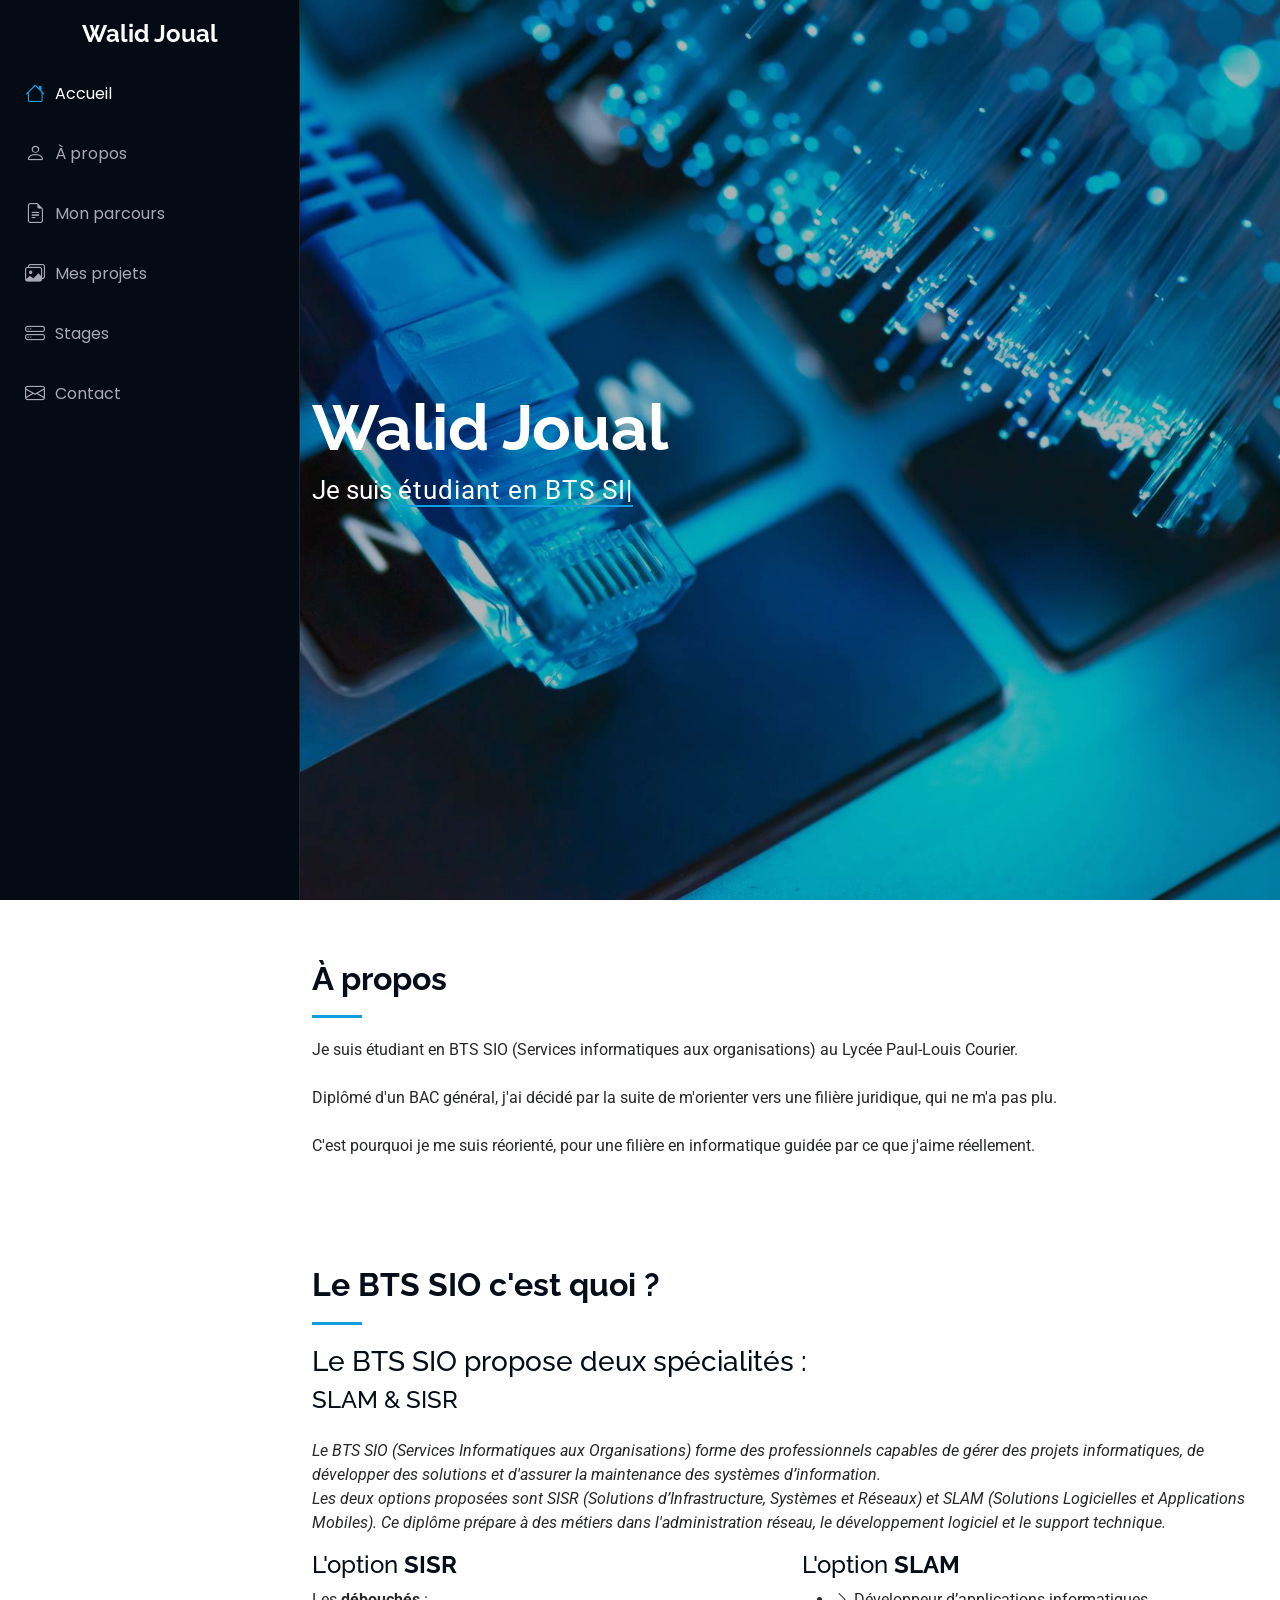
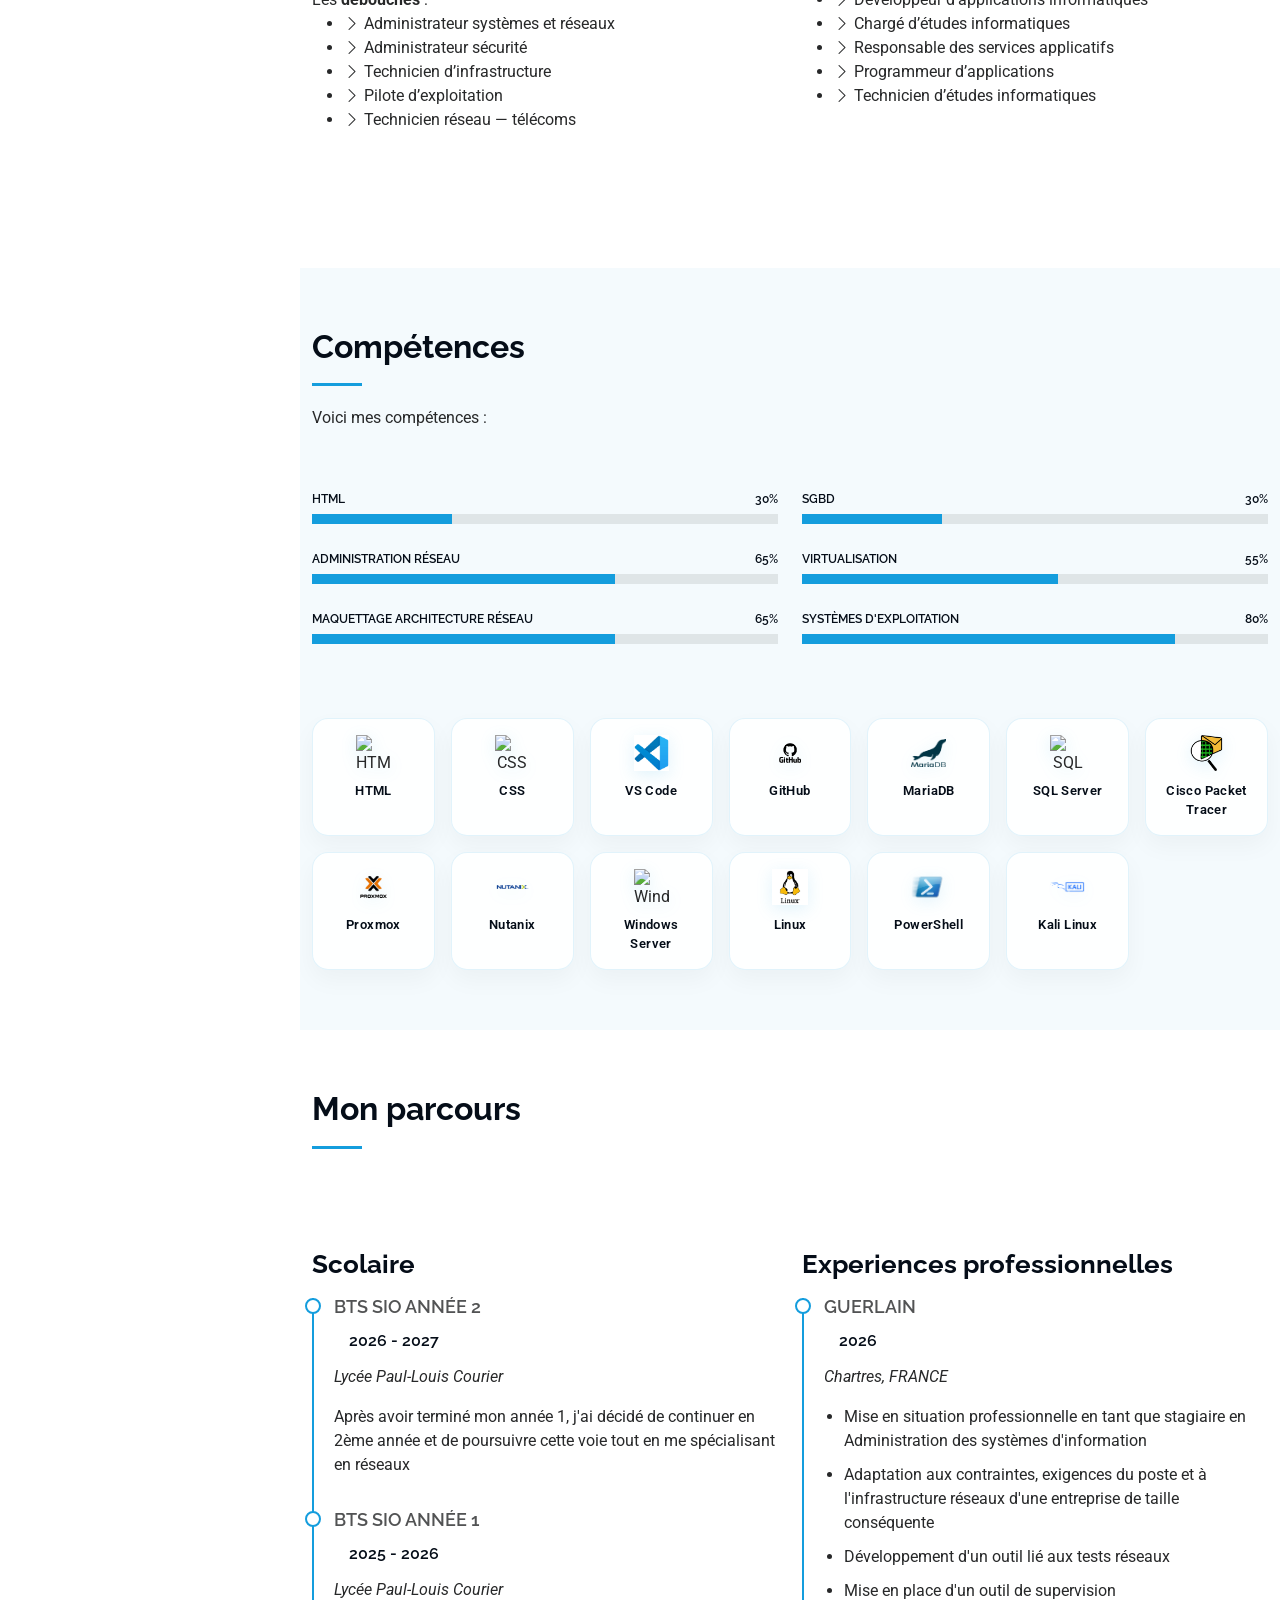
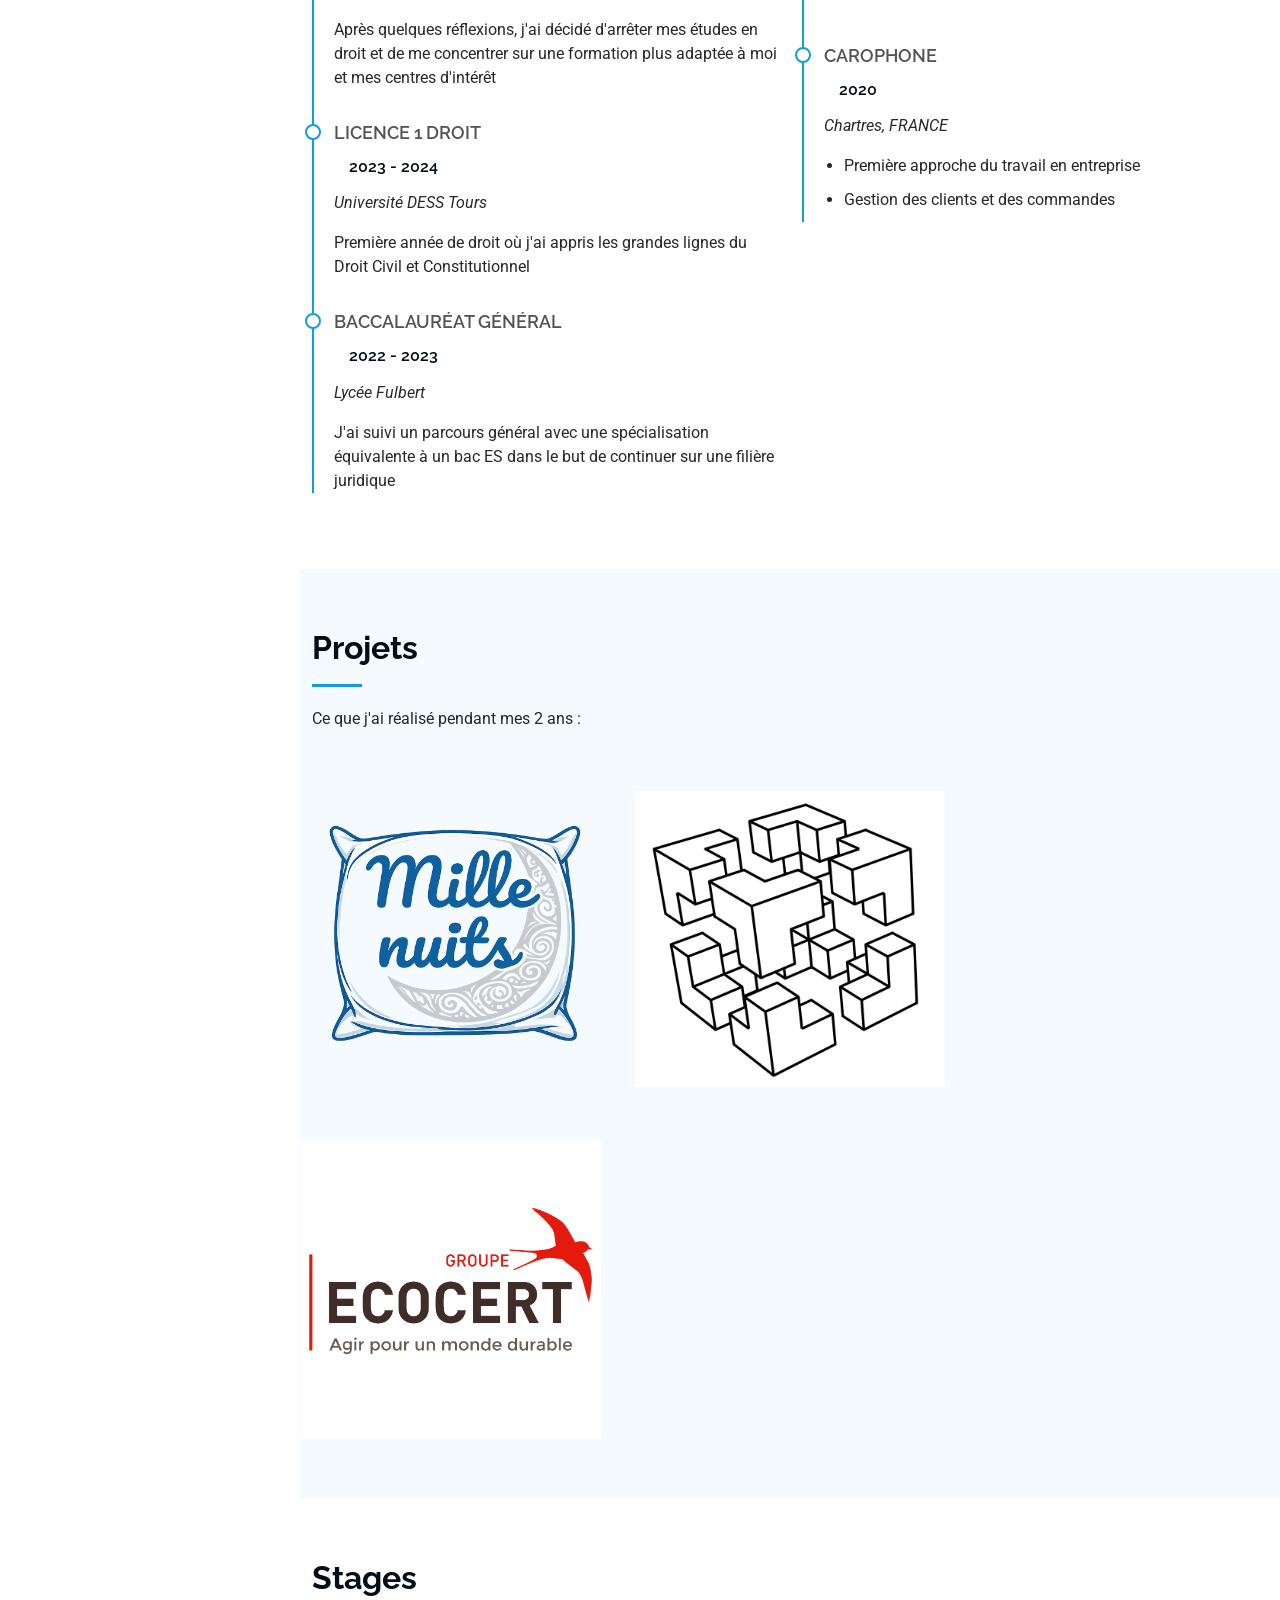
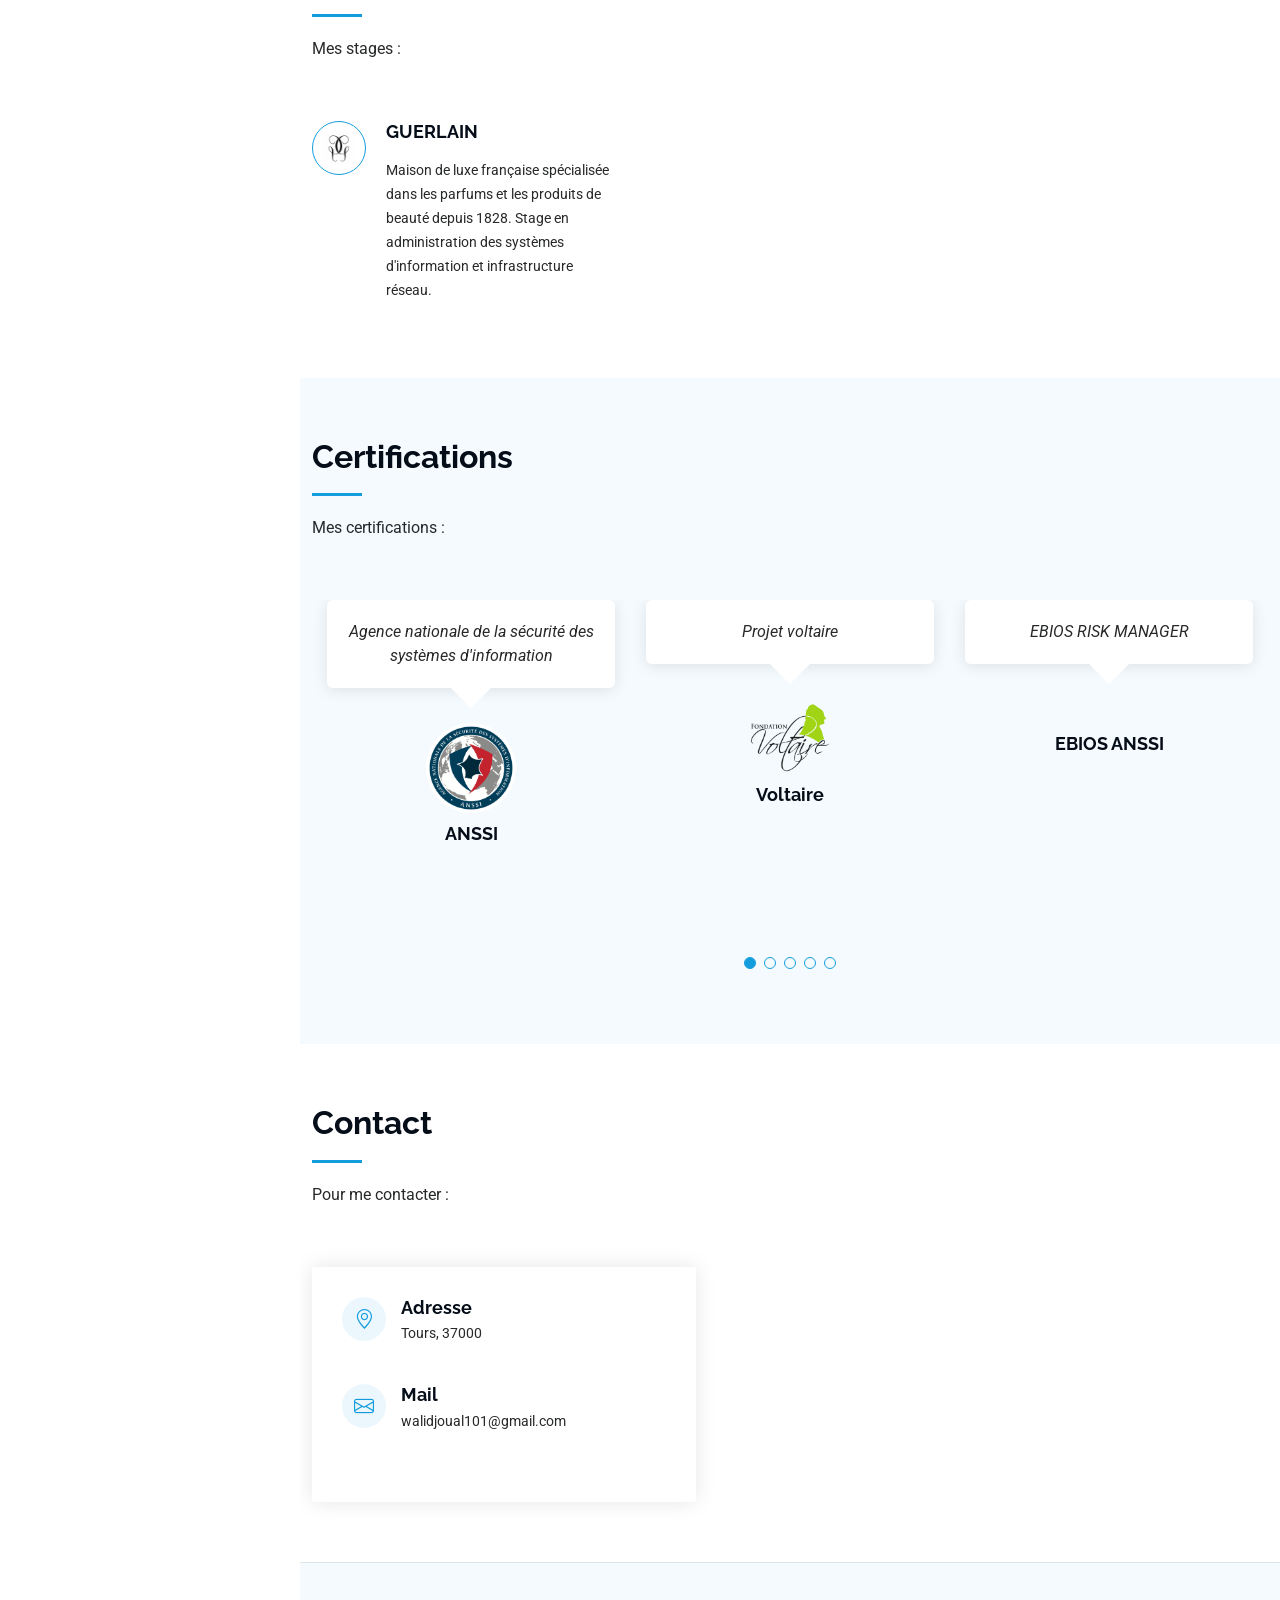
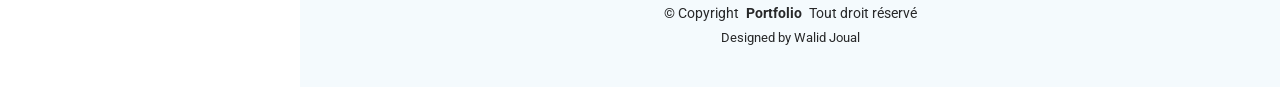
==== commit 81f420cd: "FAH" ====
--- a/index.html
+++ b/index.html
@@ -424,7 +424,7 @@
       <!-- Section Title -->
       <div class="container section-title" data-aos="fade-up">
         <h2>Certifications</h2>
-        <p>Mes certifications</p>
+        <p>Mes certifications :</p>
       </div><!-- End Section Title -->
 
       <div class="container" data-aos="fade-up" data-aos-delay="100">
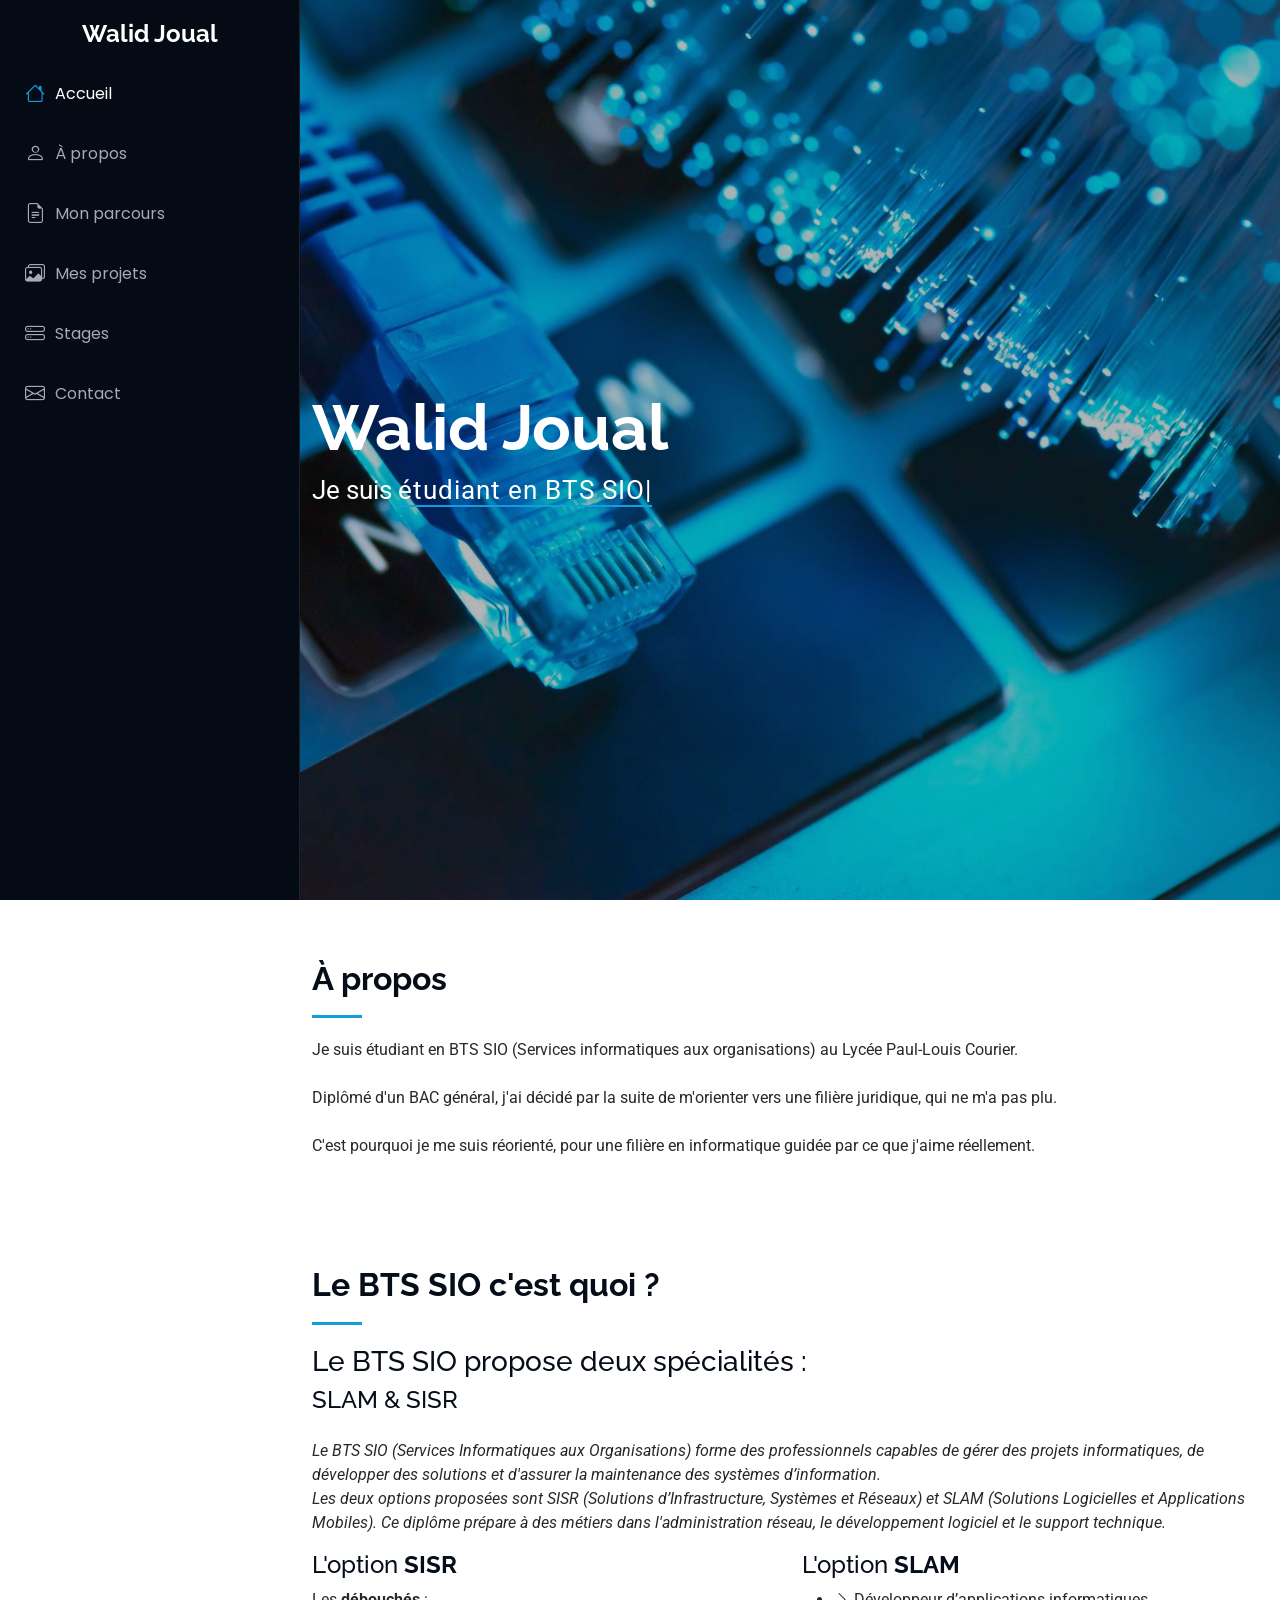
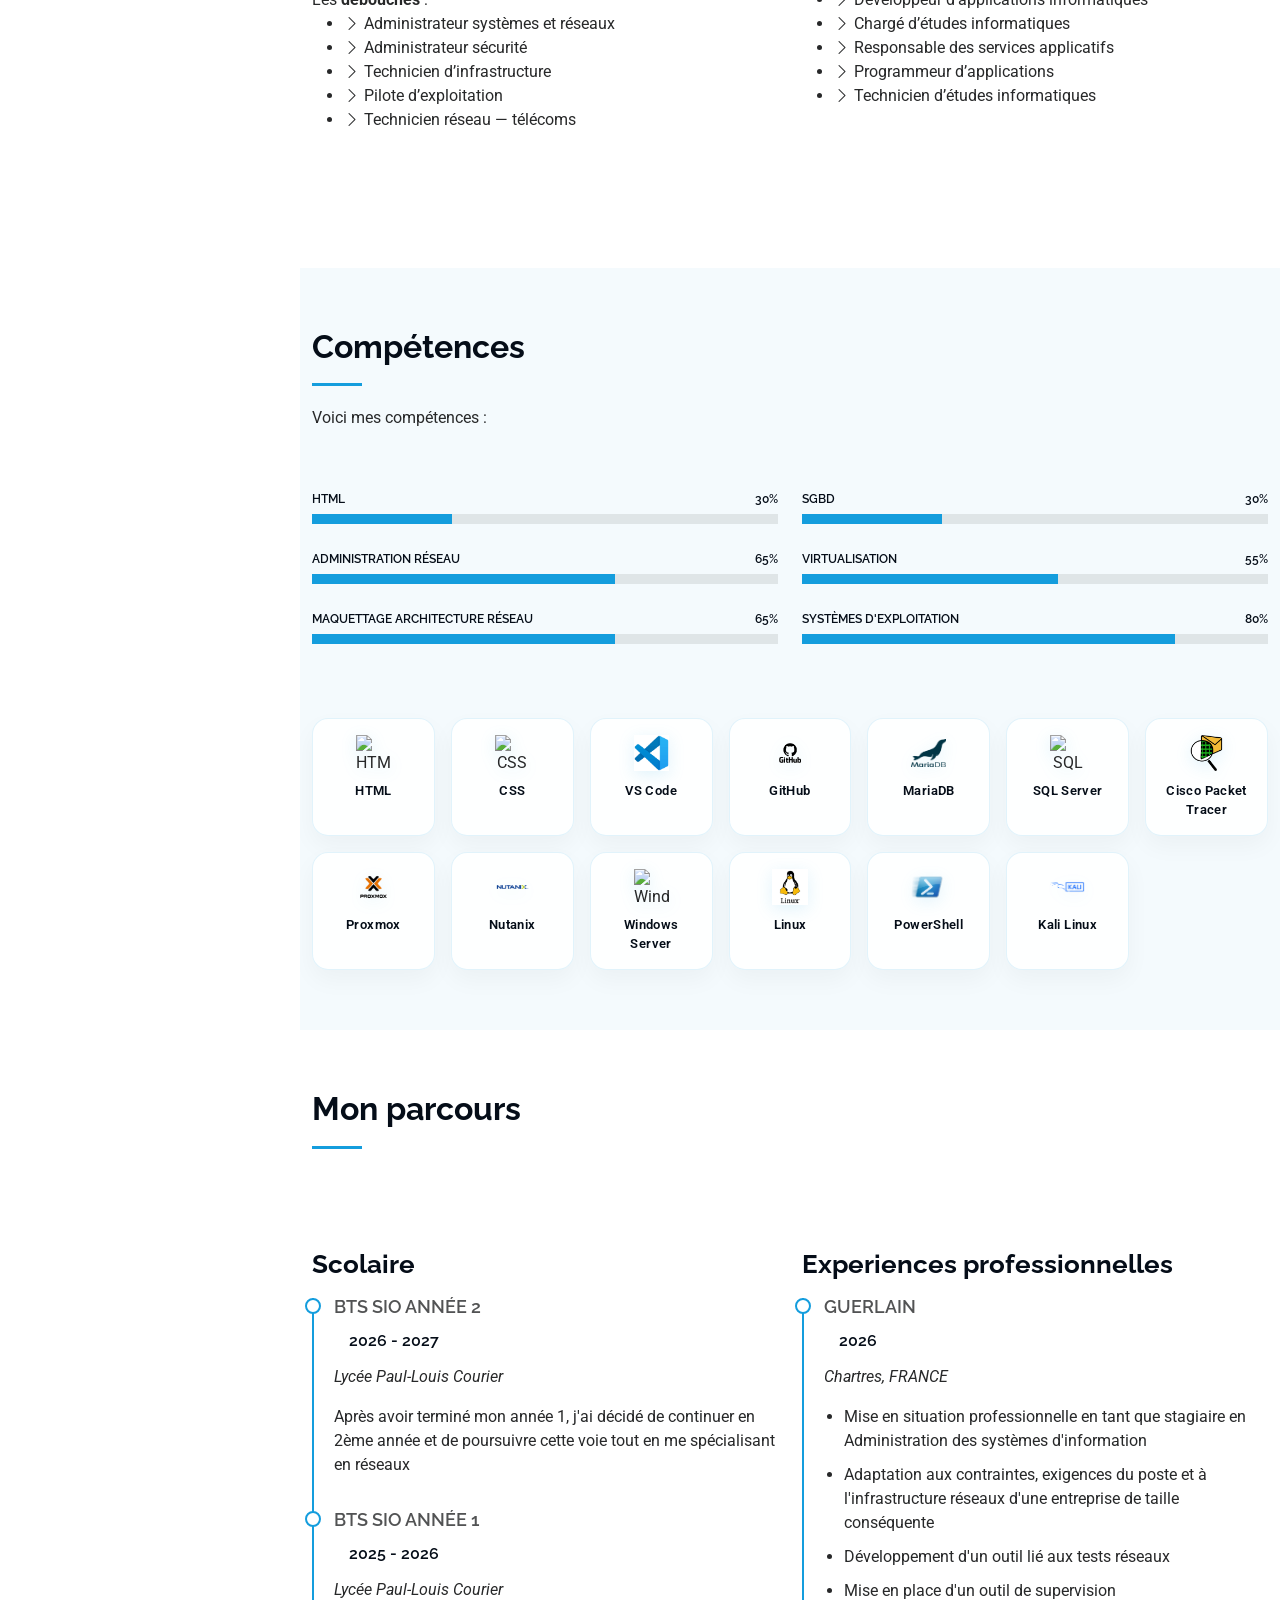
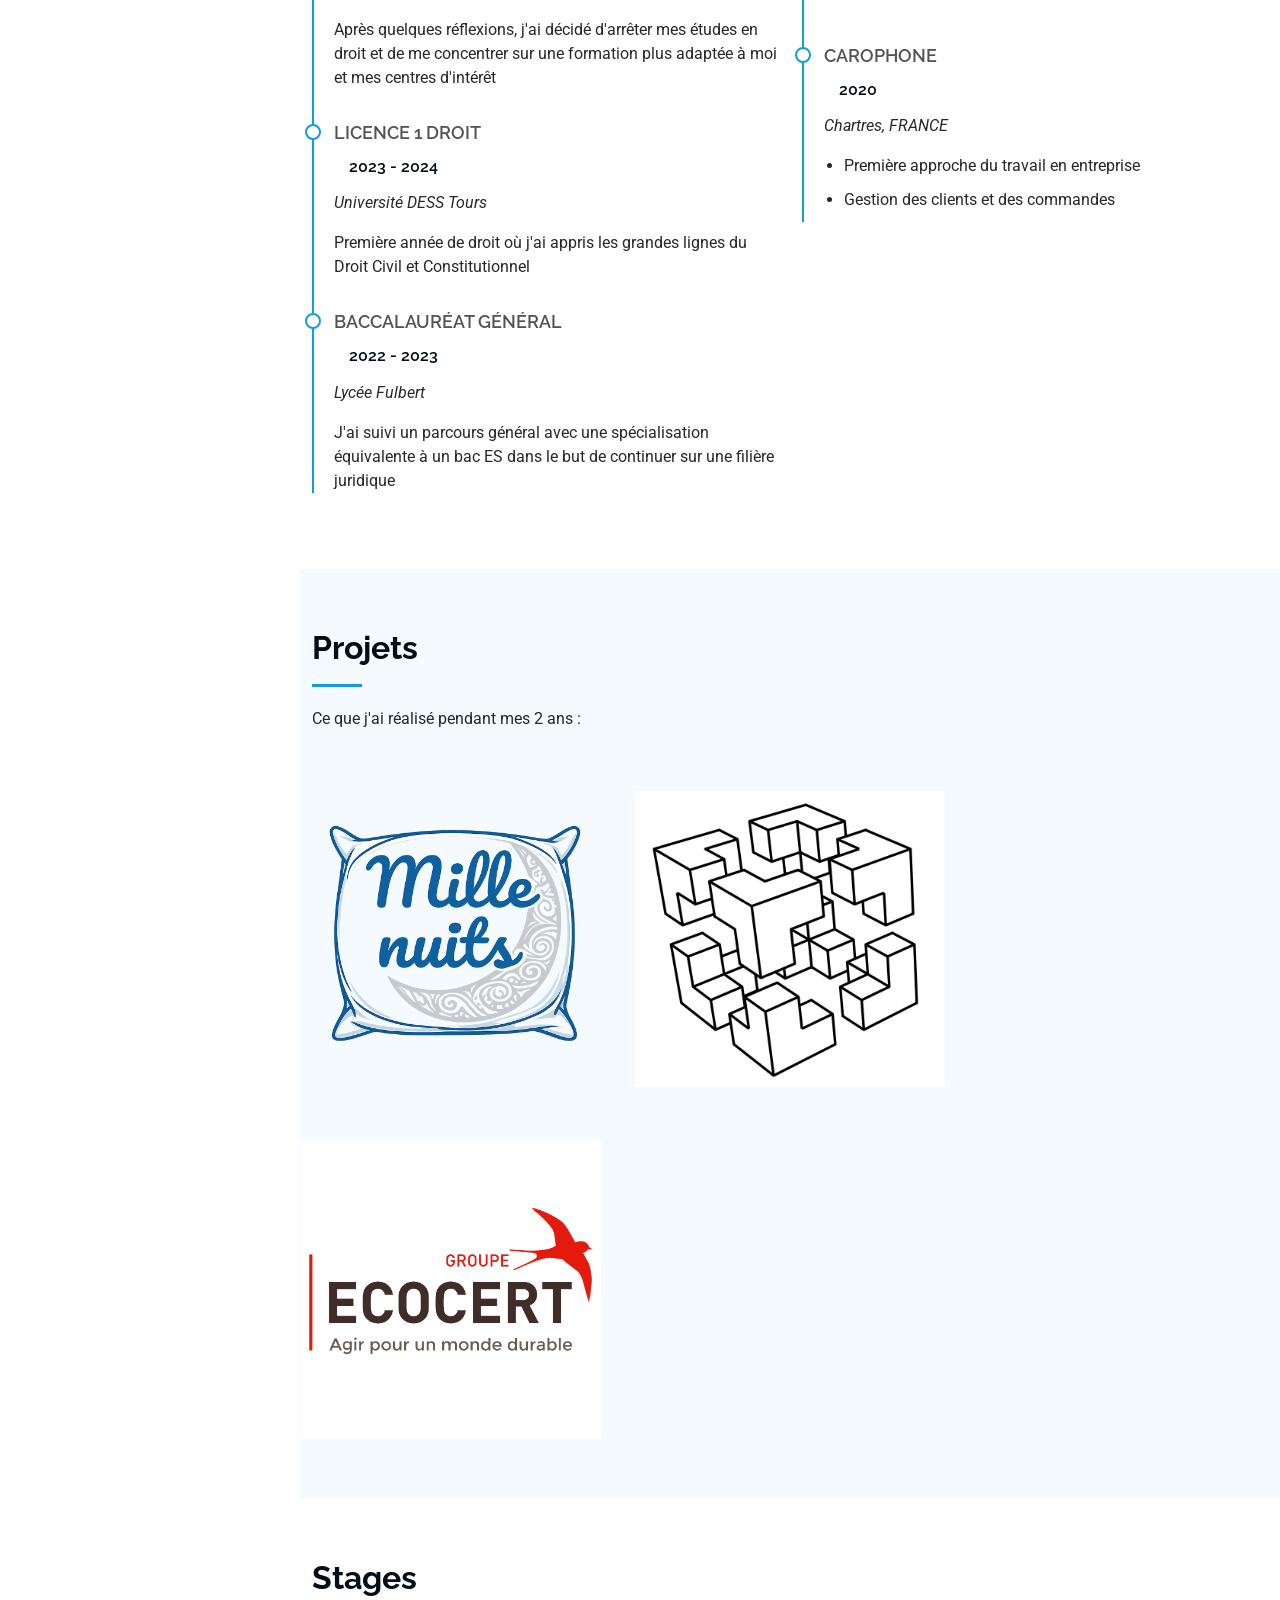
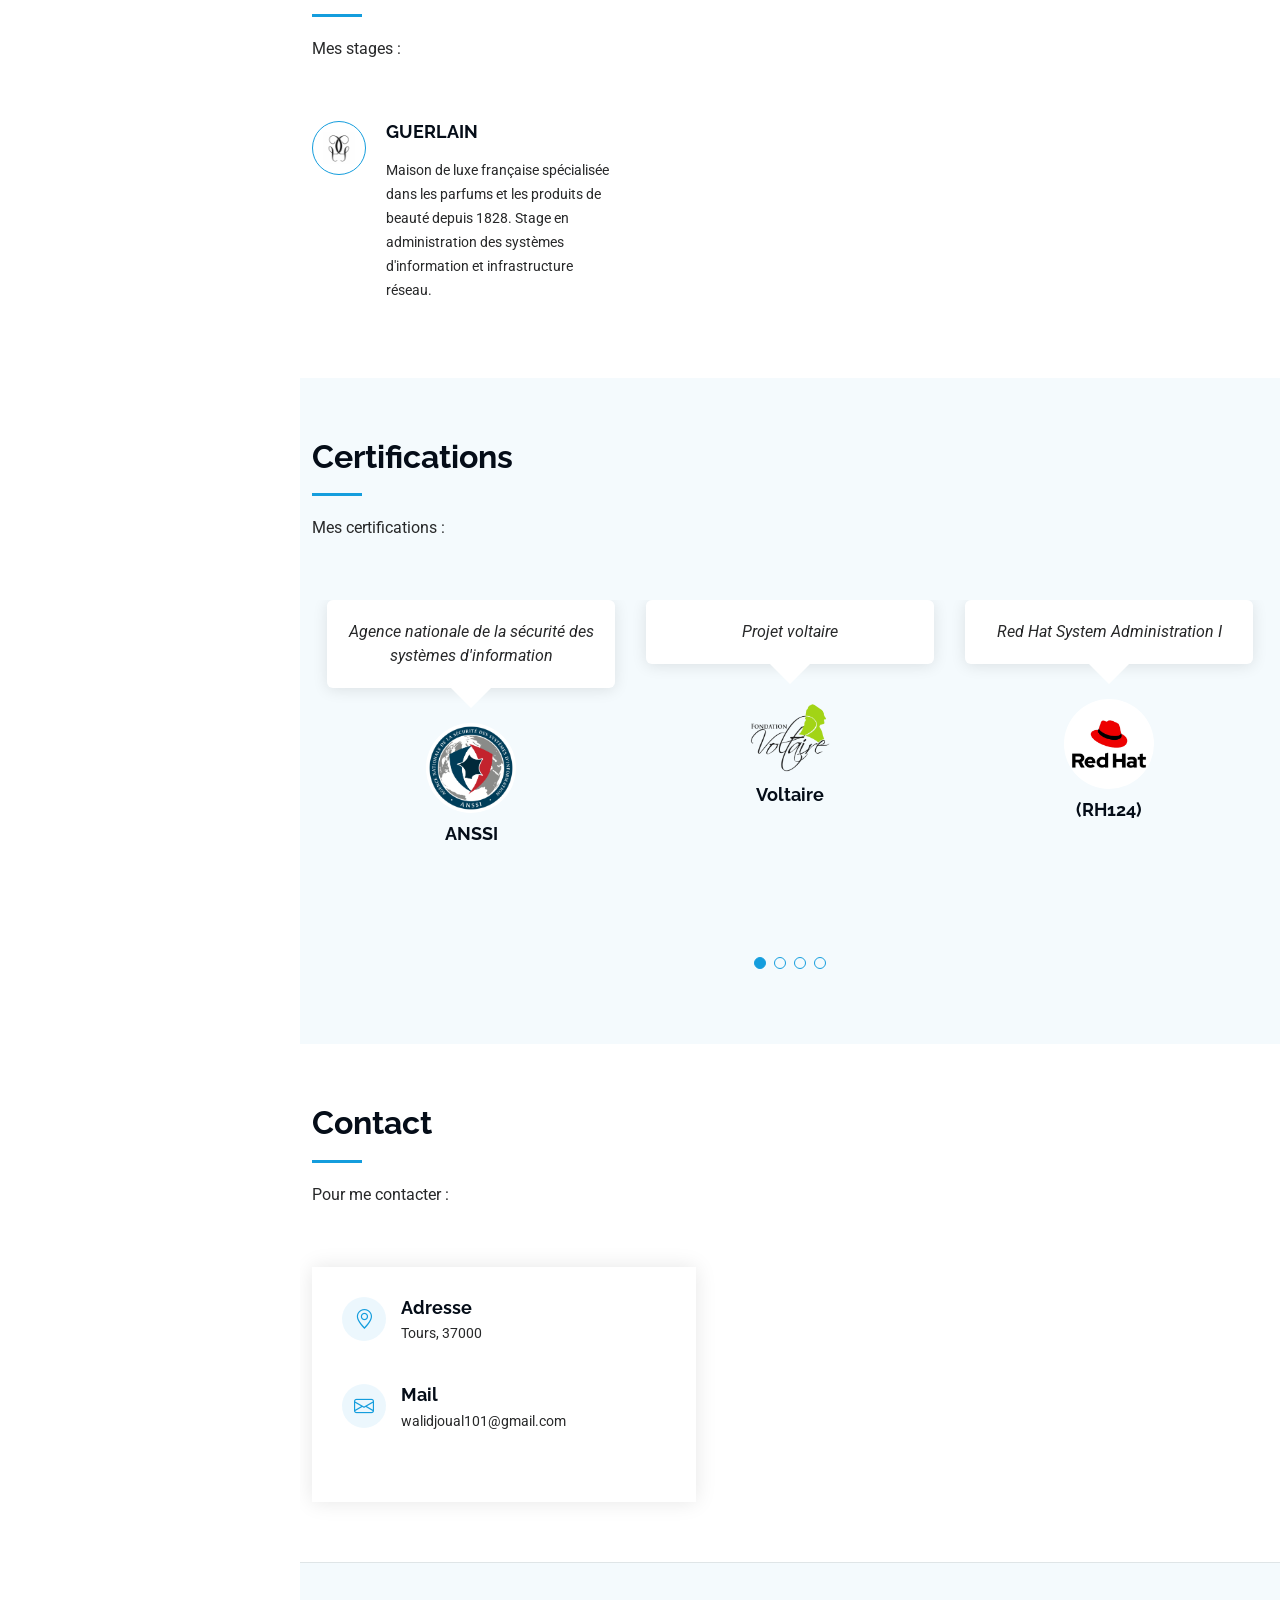
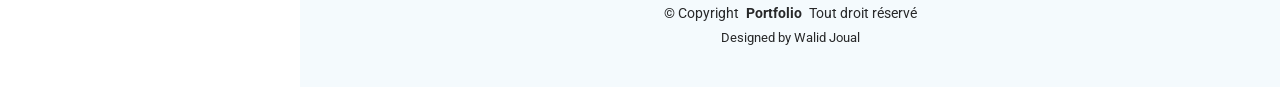
==== commit d5d71e77: "final modif until next time i guess" ====
--- a/index.html
+++ b/index.html
@@ -485,23 +485,11 @@
               <div class="testimonial-item">
                 <p>
                   <i class="quote"></i>
-                  <span>EBIOS RISK MANAGER</span>
+                  <span>Red Hat System Administration I</span>
                   <i class="quote"></i>
                 </p>
-                <img src="assets/img/testimonials/EBIOS" class="testimonial-img" alt="">
-                <h3>EBIOS ANSSI</h3>
-              </div>
-            </div><!-- End testimonial item -->
-
-            <div class="swiper-slide">
-              <div class="testimonial-item">
-                <p>
-                  <i class="quote"></i>
-                  <span>Certif</span>
-                  <i class="quote"></i>
-                </p>
-                <img src="assets/img/testimonials/" class="testimonial-img" alt="">
-                <h3>Certif </h3>
+                <img src="assets/img/testimonials/rh.png" class="testimonial-img" alt="">
+                <h3>(RH124)</h3>
               </div>
             </div><!-- End testimonial item -->
 
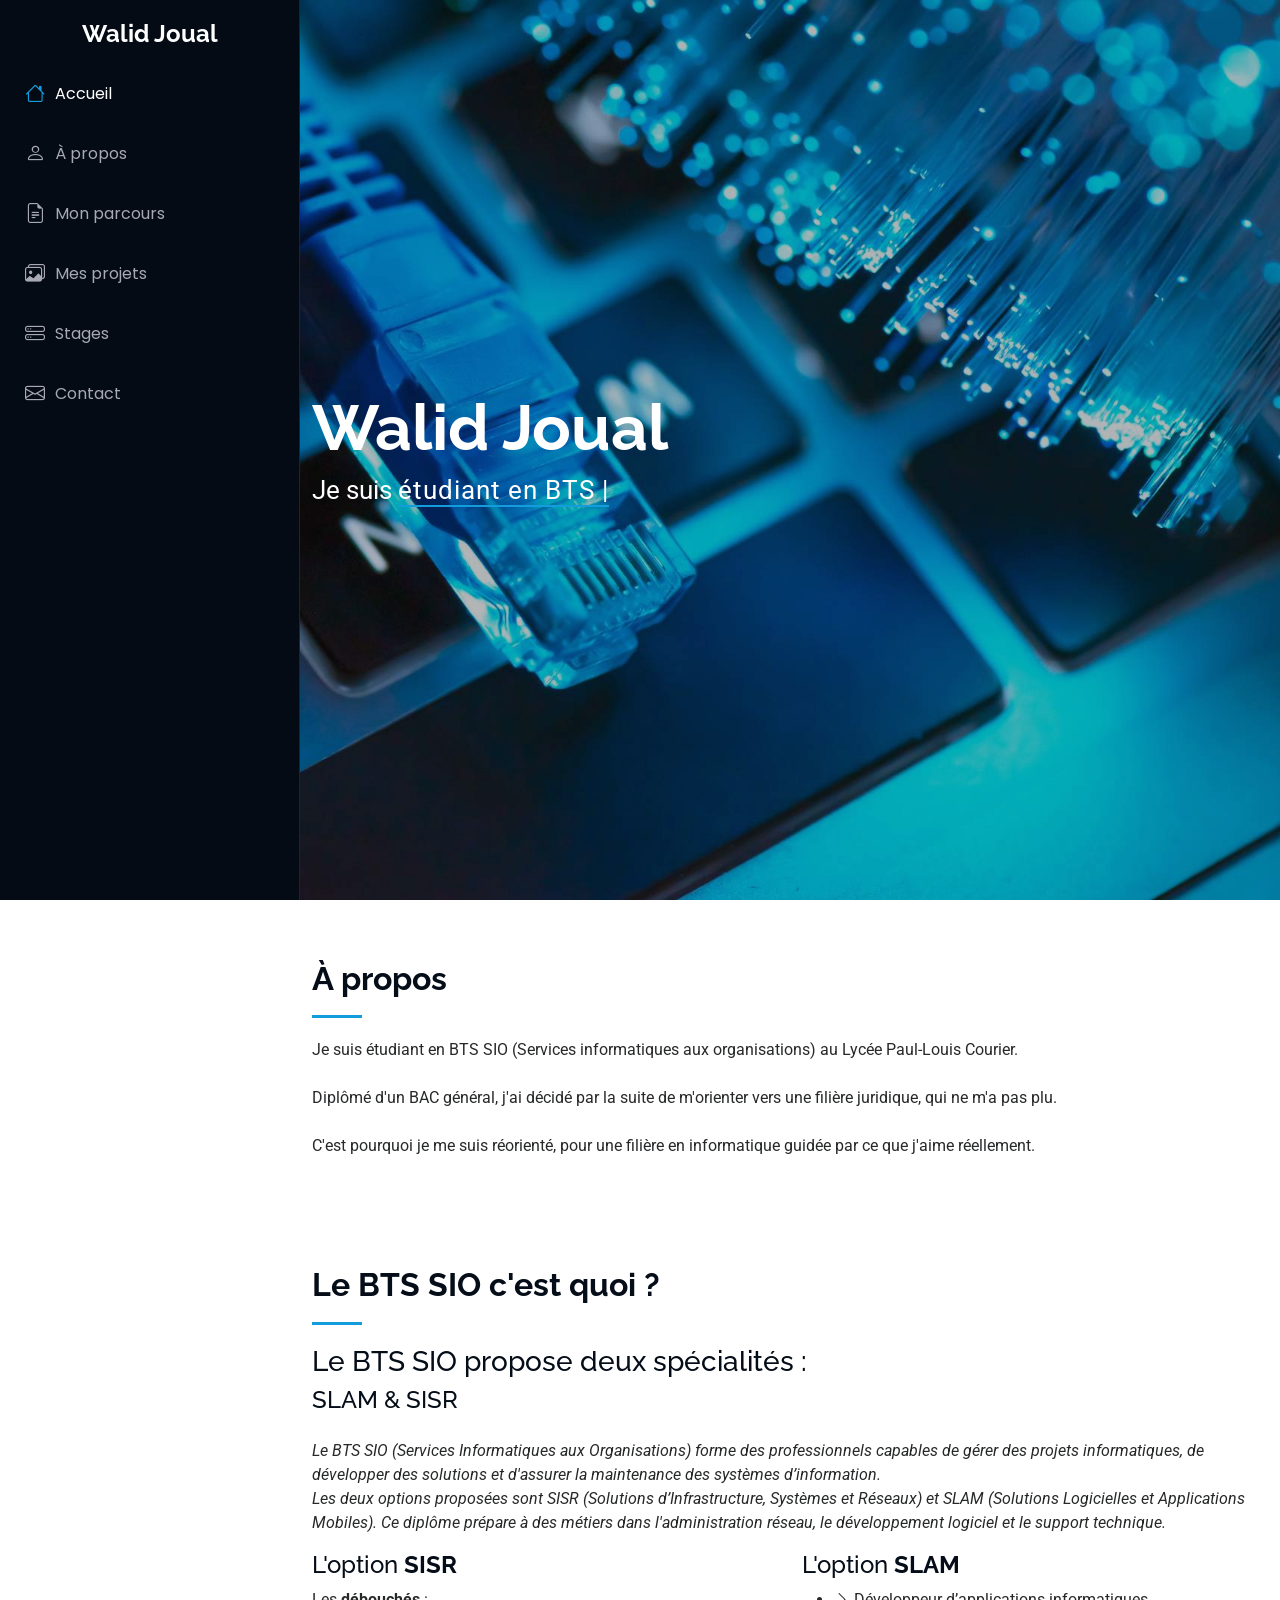
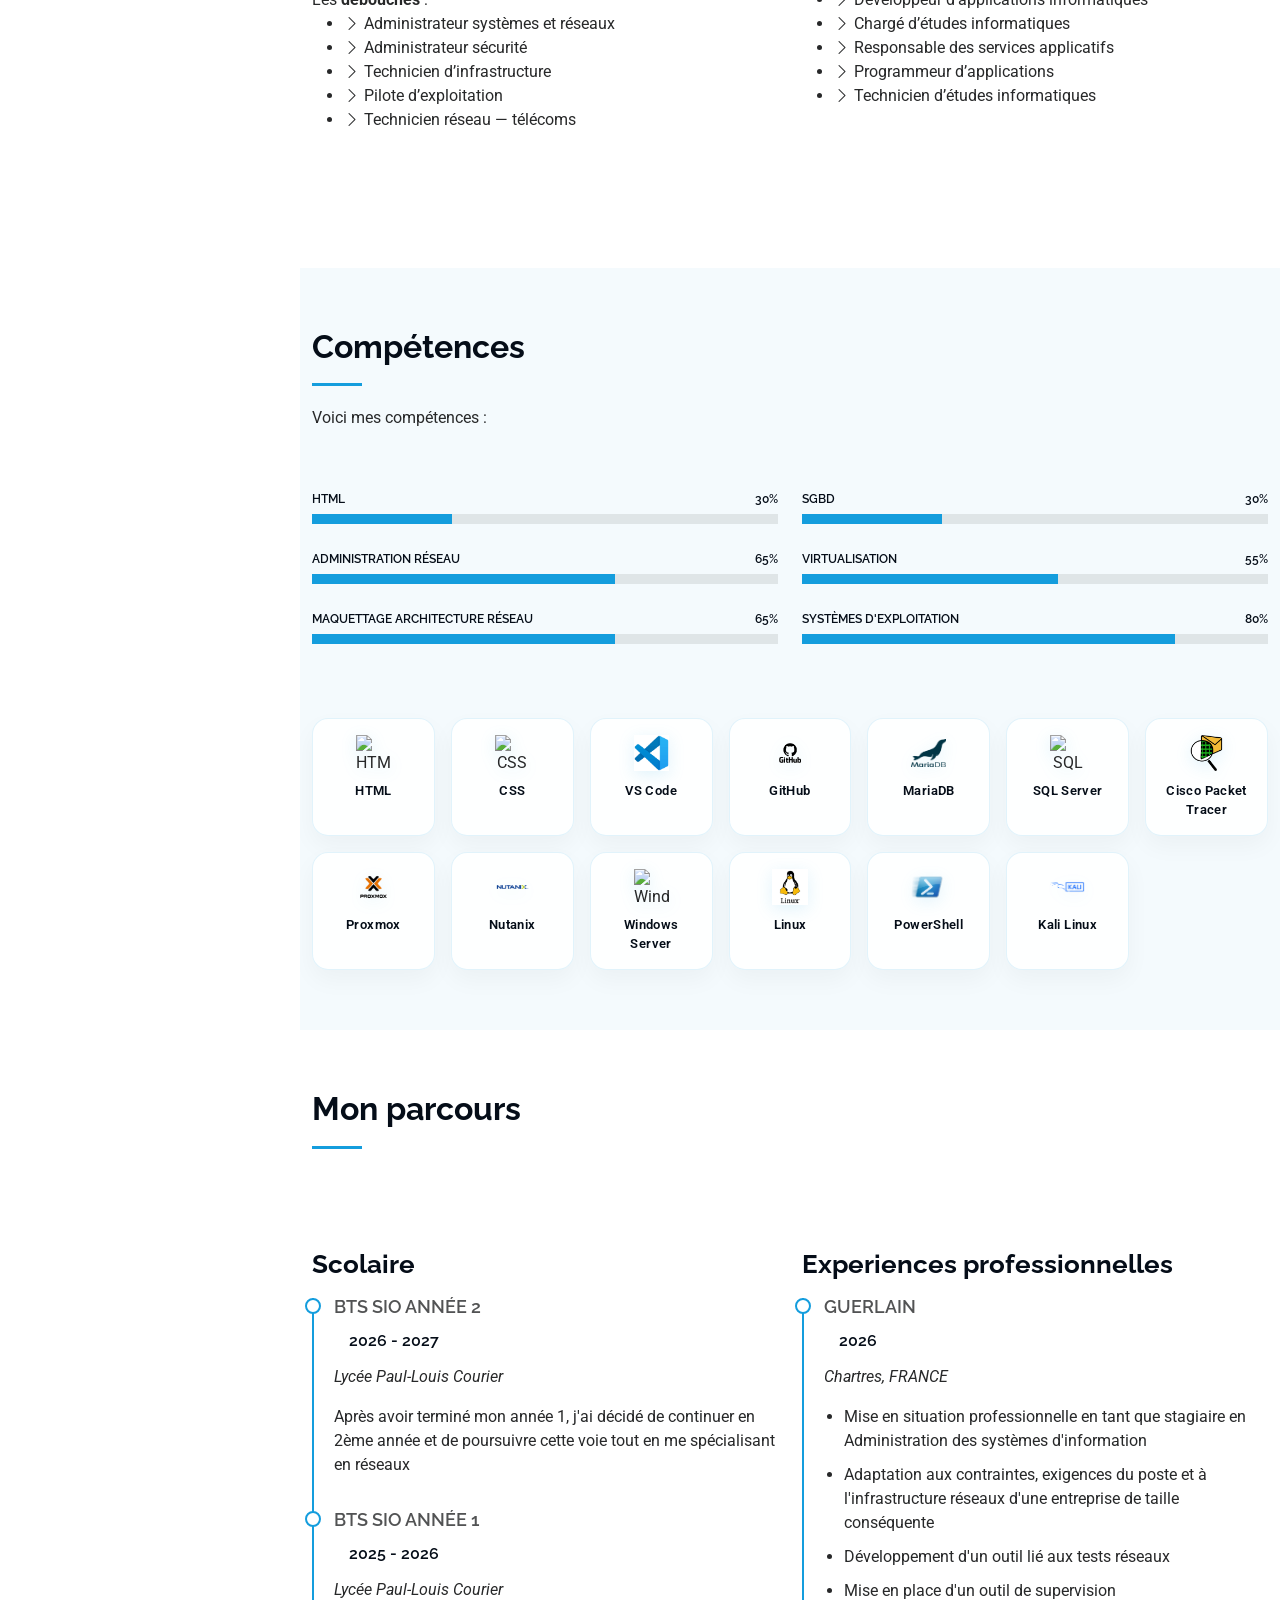
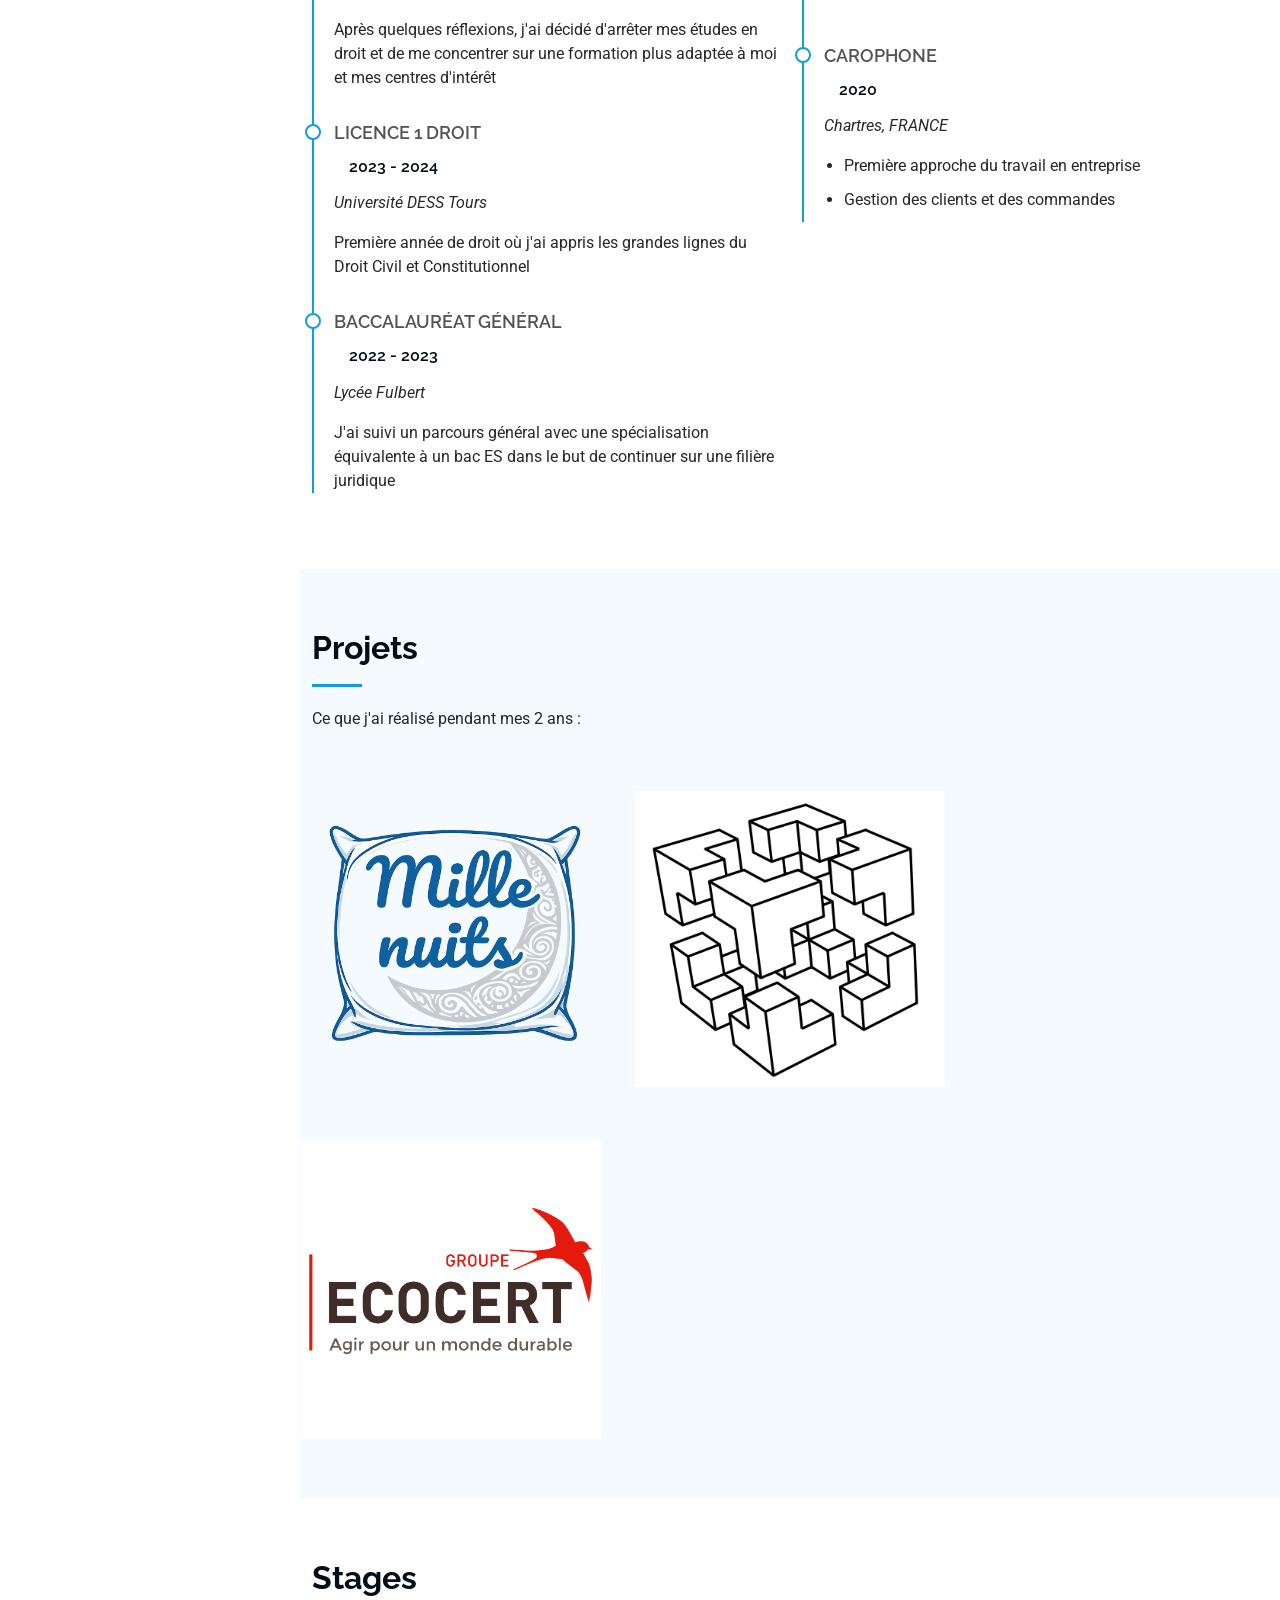
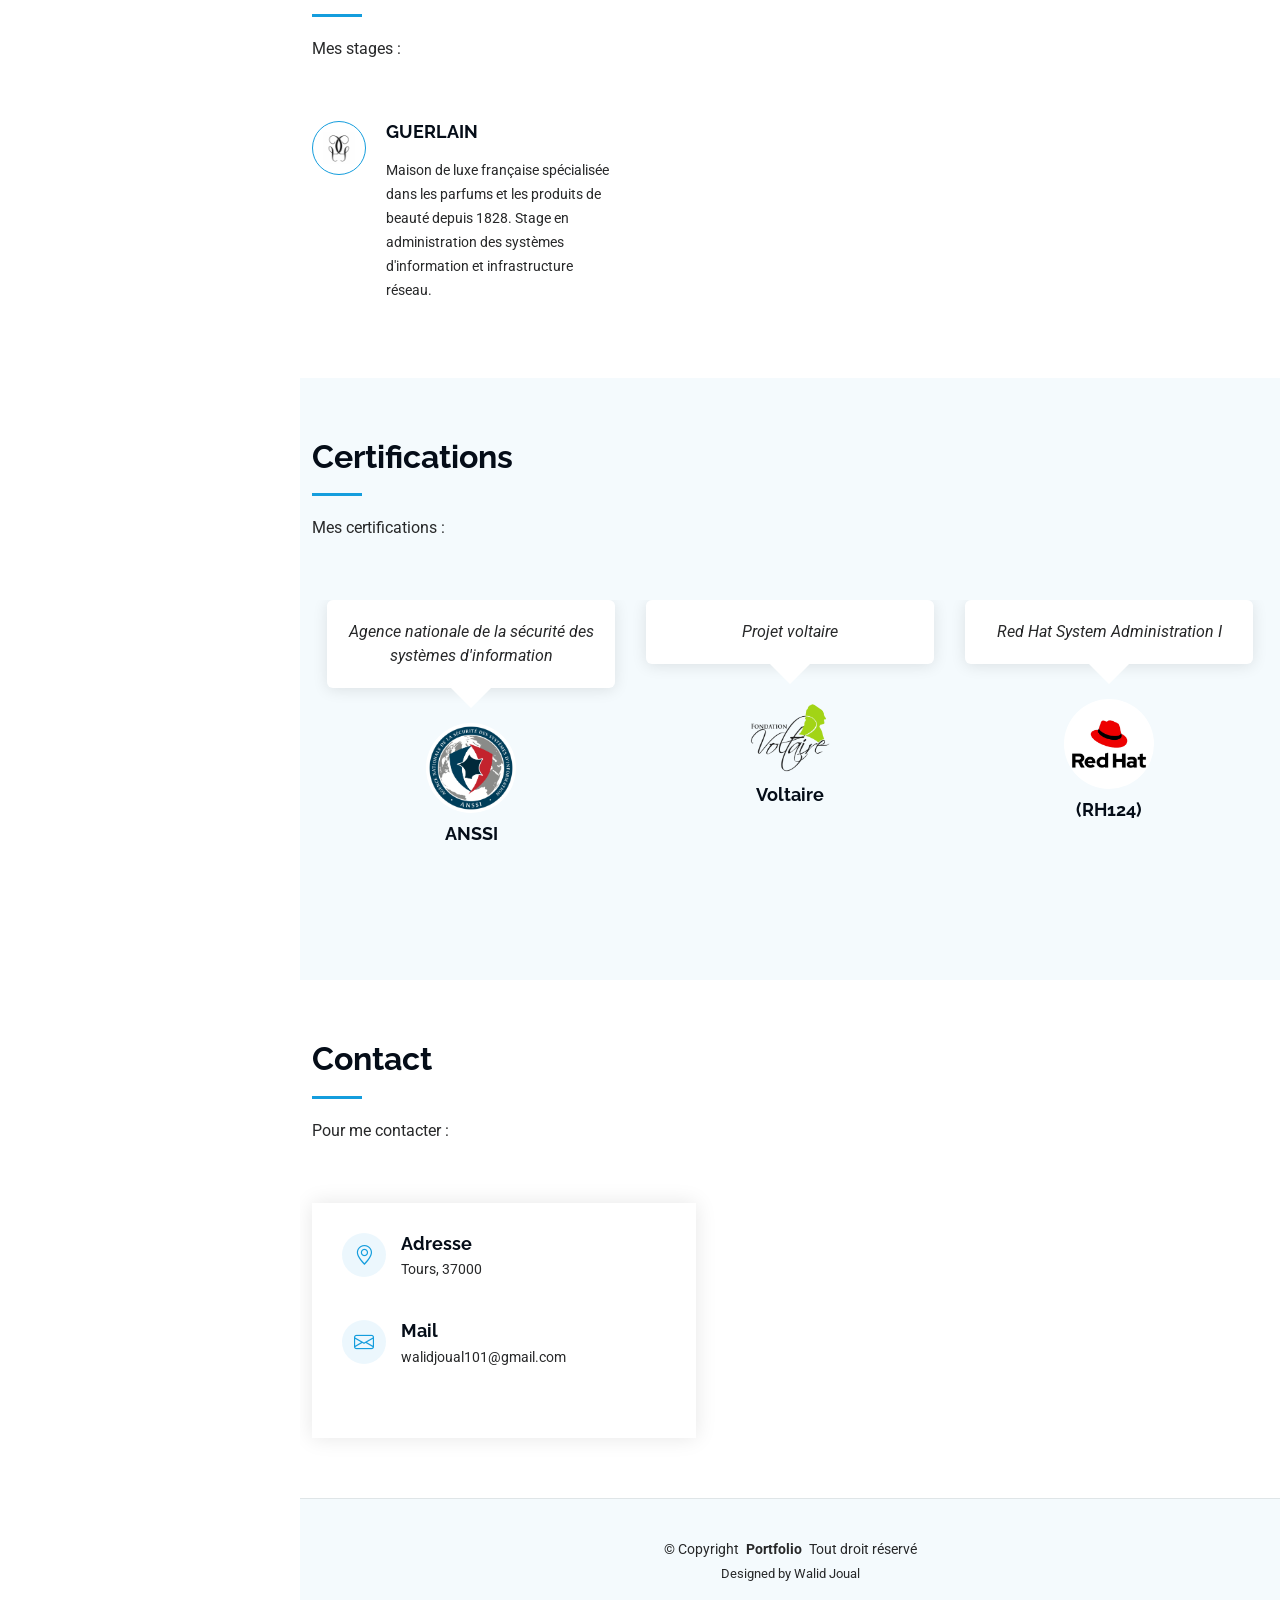
==== commit 4f996a79: "i lied again !!!" ====
--- a/index.html
+++ b/index.html
@@ -493,18 +493,6 @@
               </div>
             </div><!-- End testimonial item -->
 
-            <div class="swiper-slide">
-              <div class="testimonial-item">
-                <p>
-                  <i class="quote"></i>
-                  <span>Certif</span>
-                  <i class="quote"></i>
-                </p>
-                <img src="assets/img/testimonials/" class="testimonial-img" alt="">
-                <h3>Certif</h3>
-              </div>
-            </div><!-- End testimonial item -->
-
           </div>
           <div class="swiper-pagination"></div>
         </div>
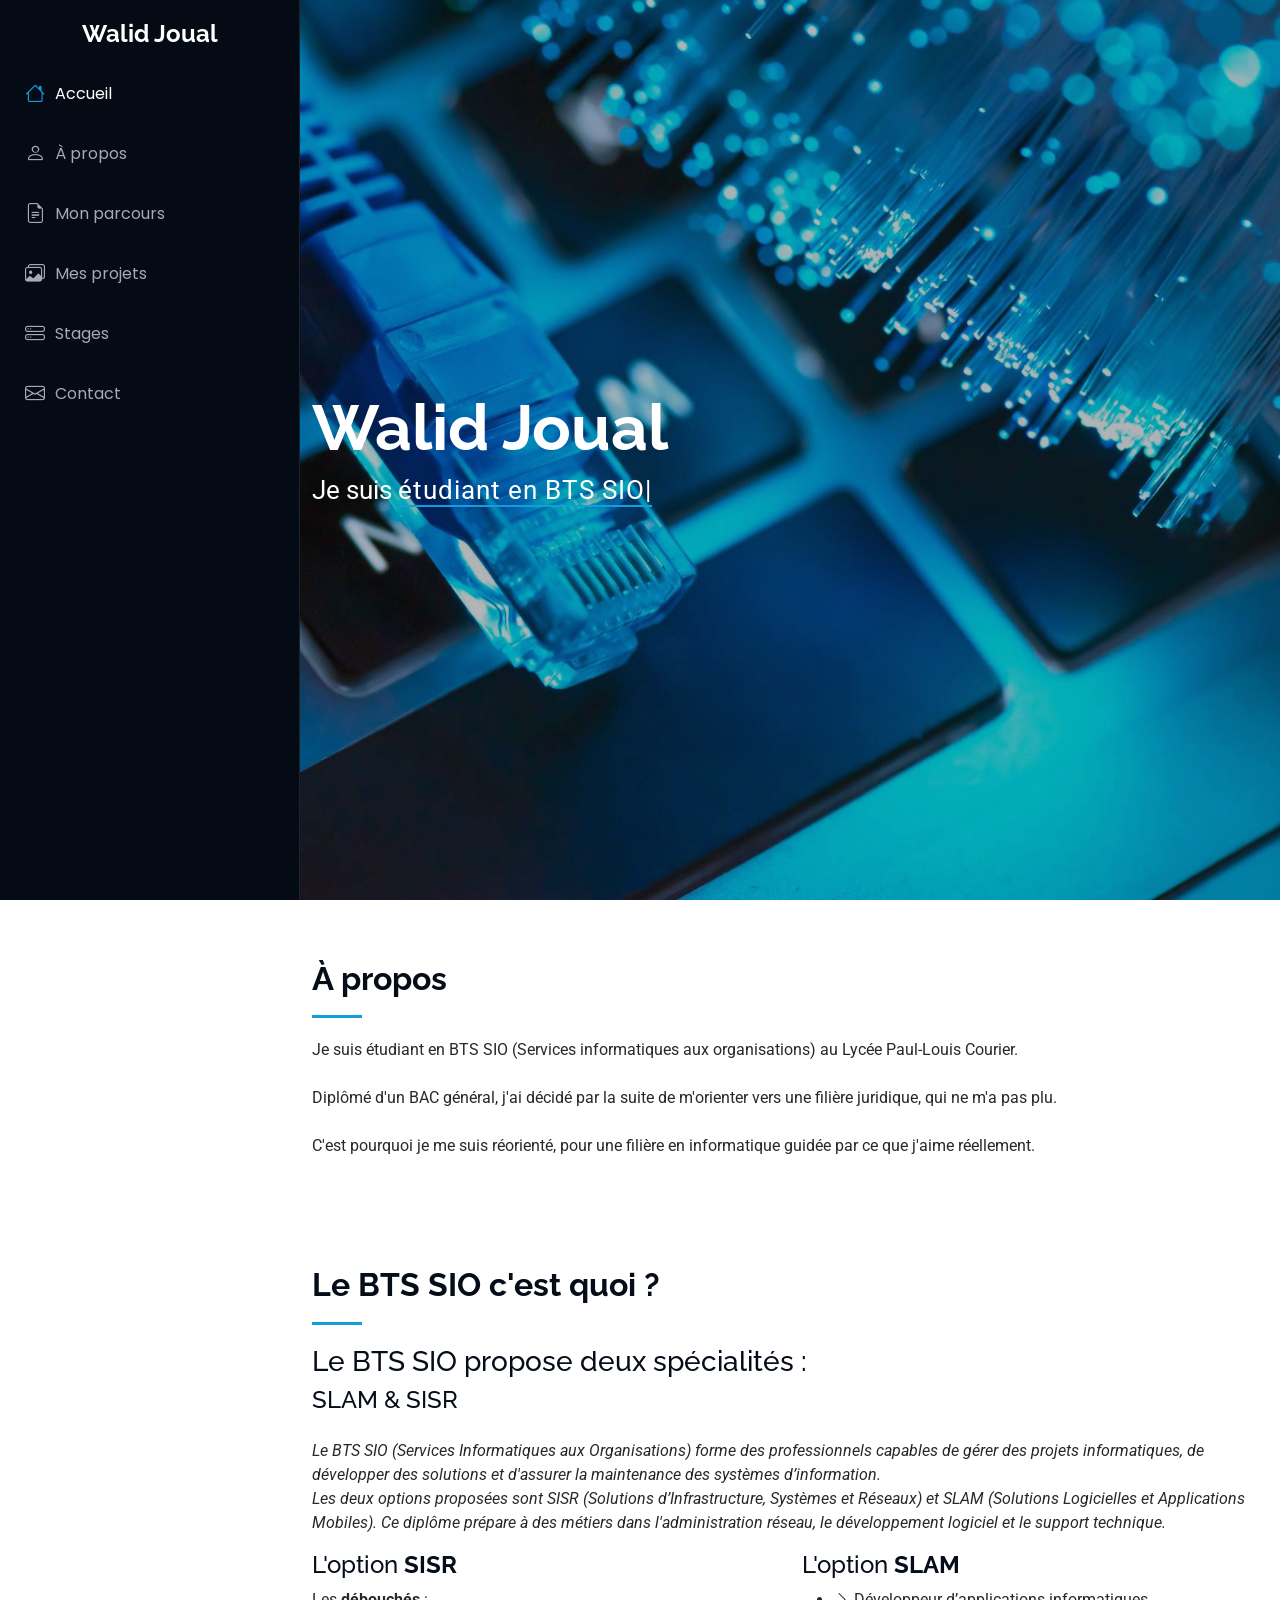
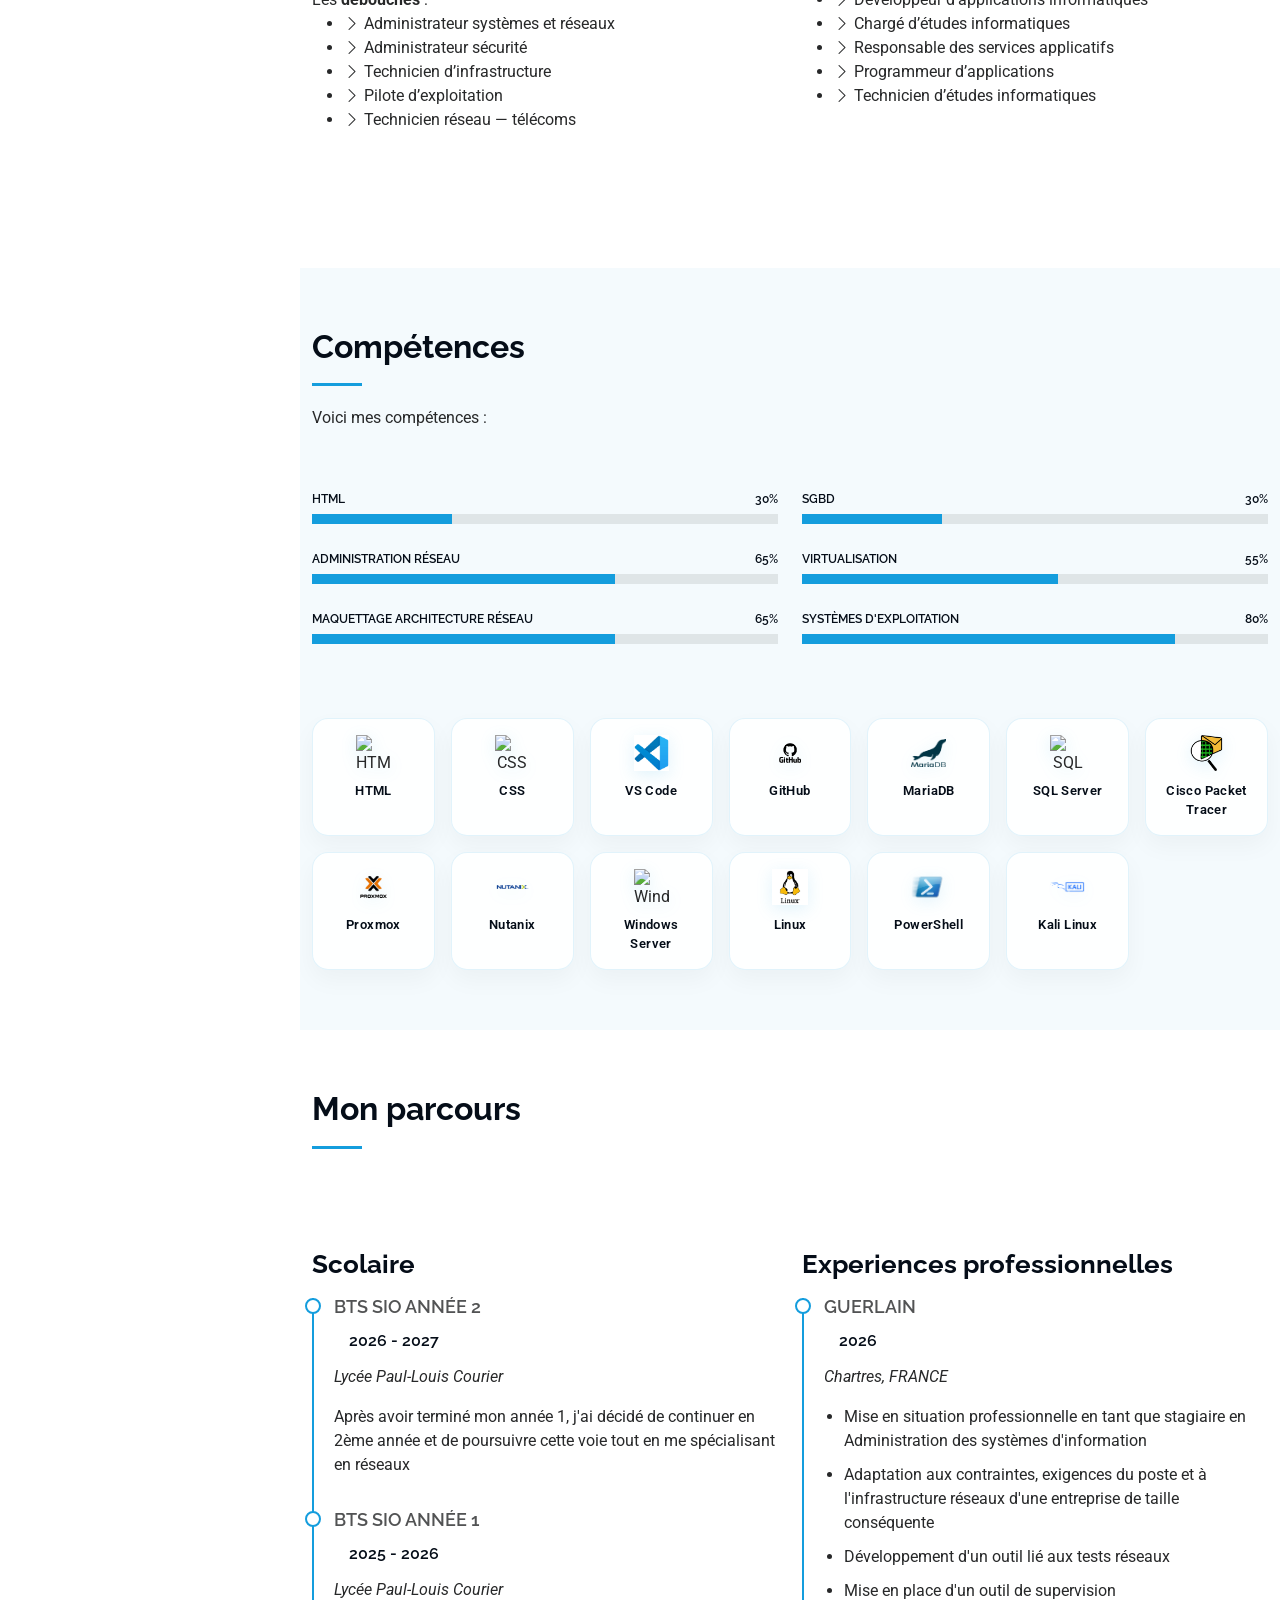
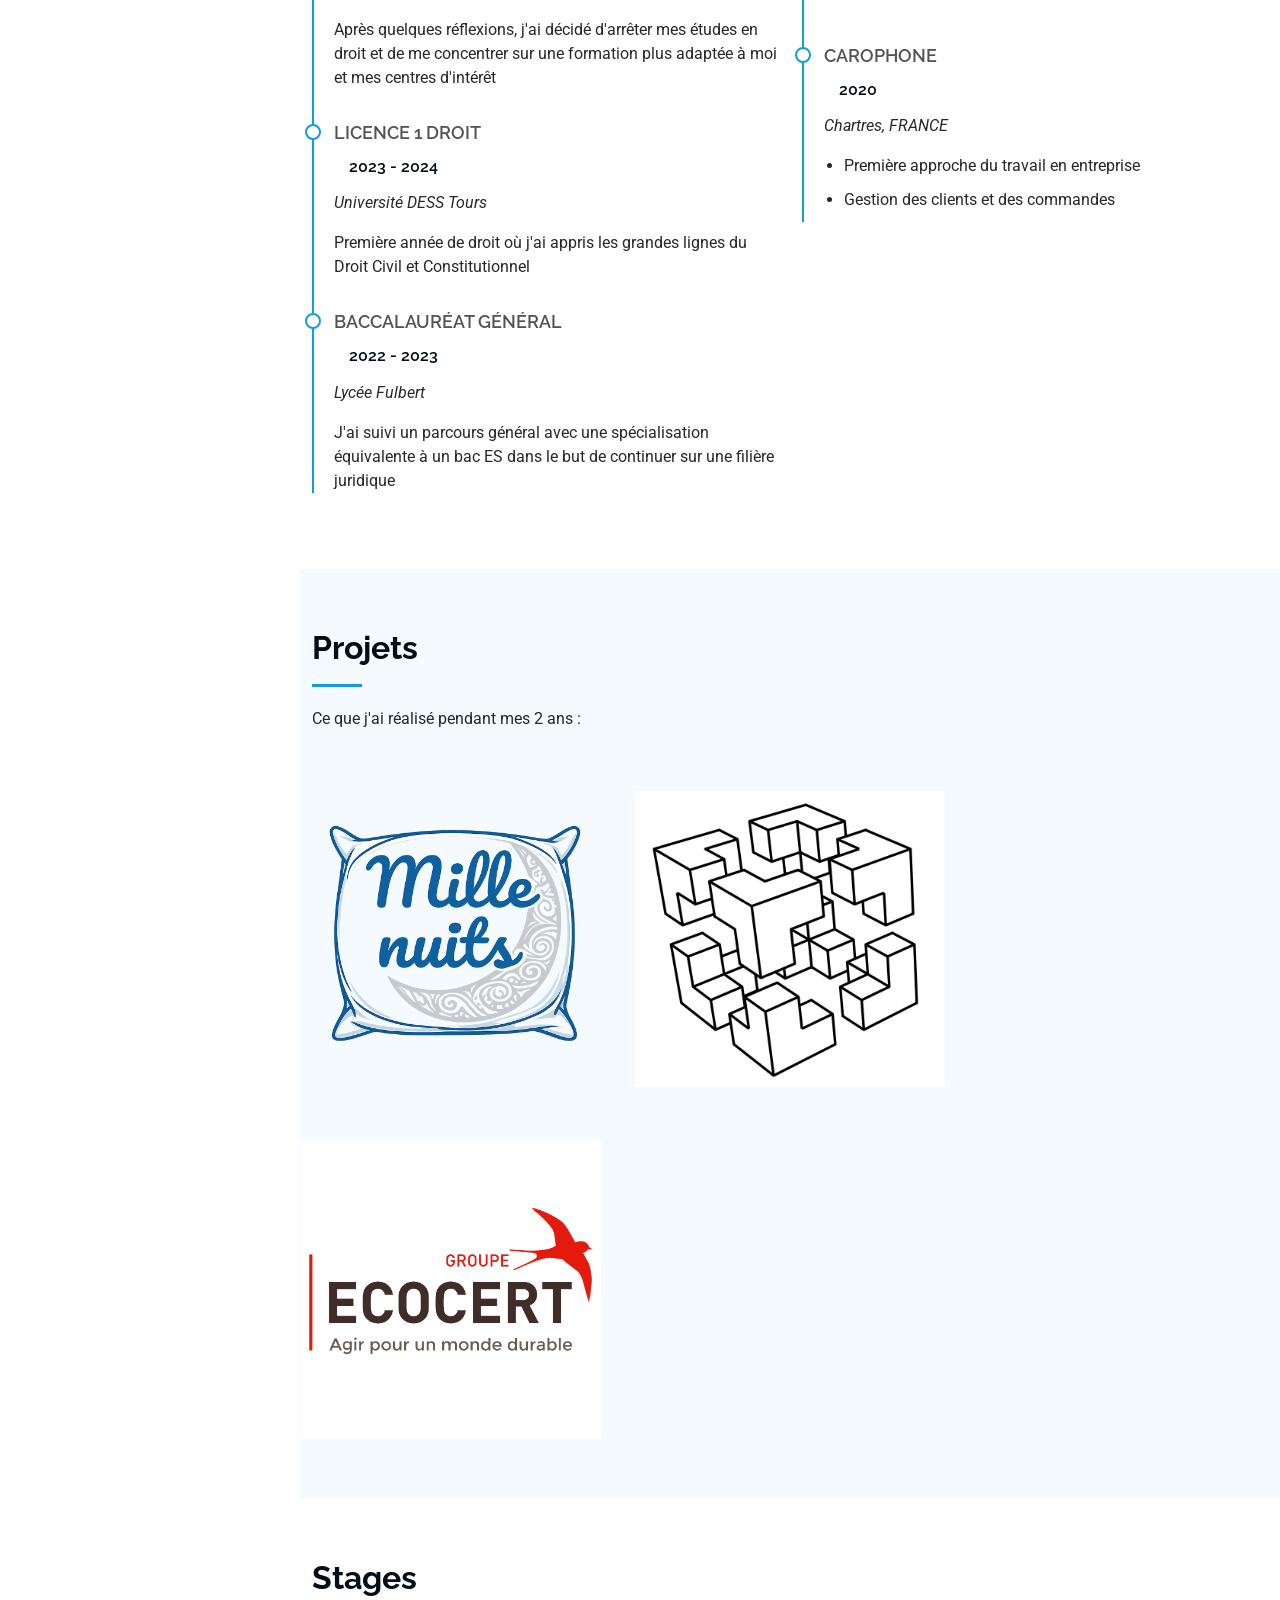
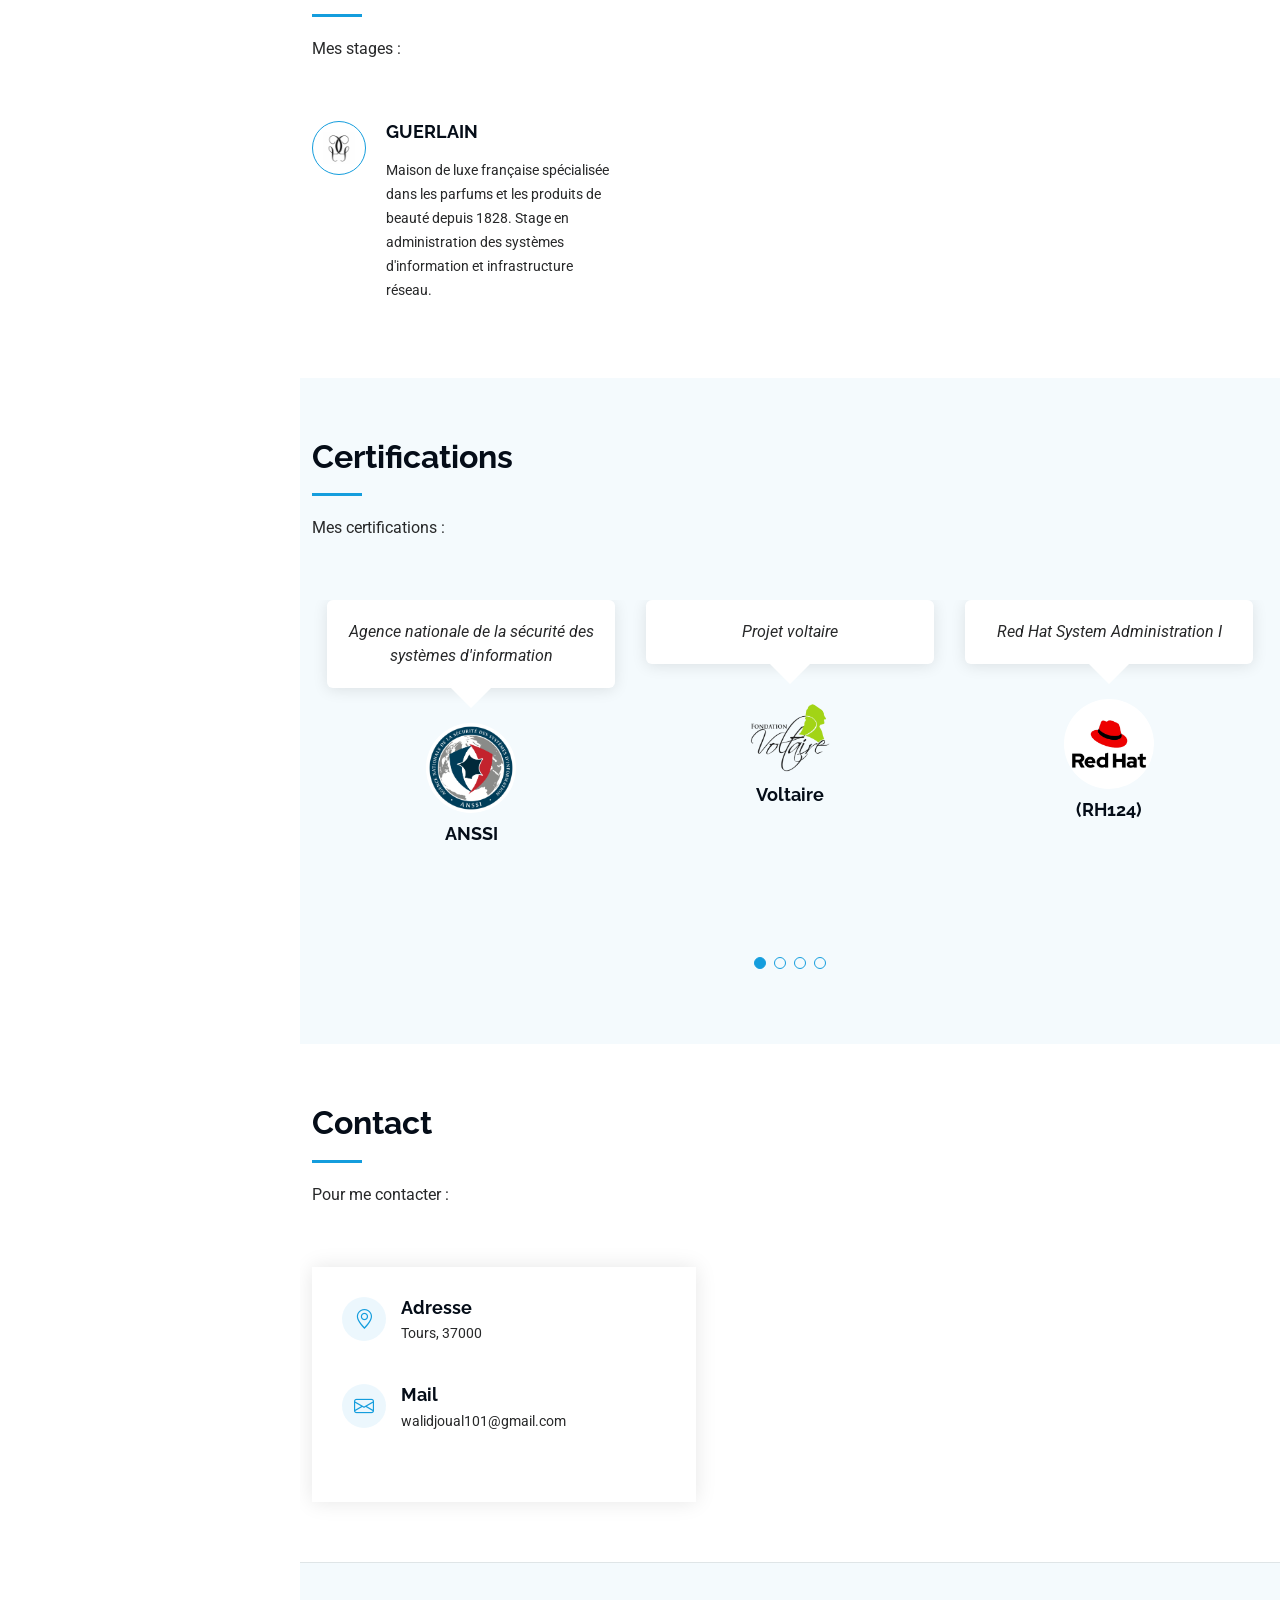
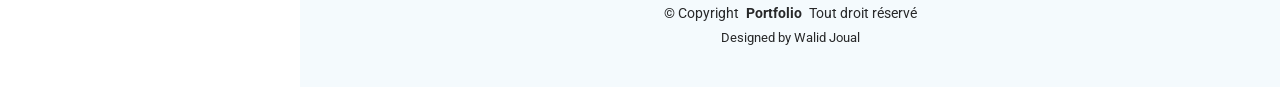
==== commit bcf98143: "dont care anymore :(" ====
--- a/index.html
+++ b/index.html
@@ -493,6 +493,18 @@
               </div>
             </div><!-- End testimonial item -->
 
+              <div class="swiper-slide">
+              <div class="testimonial-item">
+                <p>
+                  <i class="quote"></i>
+                  <span>Multiple certifications délivrées par Cisco Netacademy</span>
+                  <i class="quote"></i>
+                </p>
+                <img src="assets/img/comp/NetAcad_Logo_F1571E4CB015F.png" class="testimonial-img" alt="">
+                <h3>Cisco</h3>
+              </div>
+            </div><!-- End testimonial item -->
+
           </div>
           <div class="swiper-pagination"></div>
         </div>
